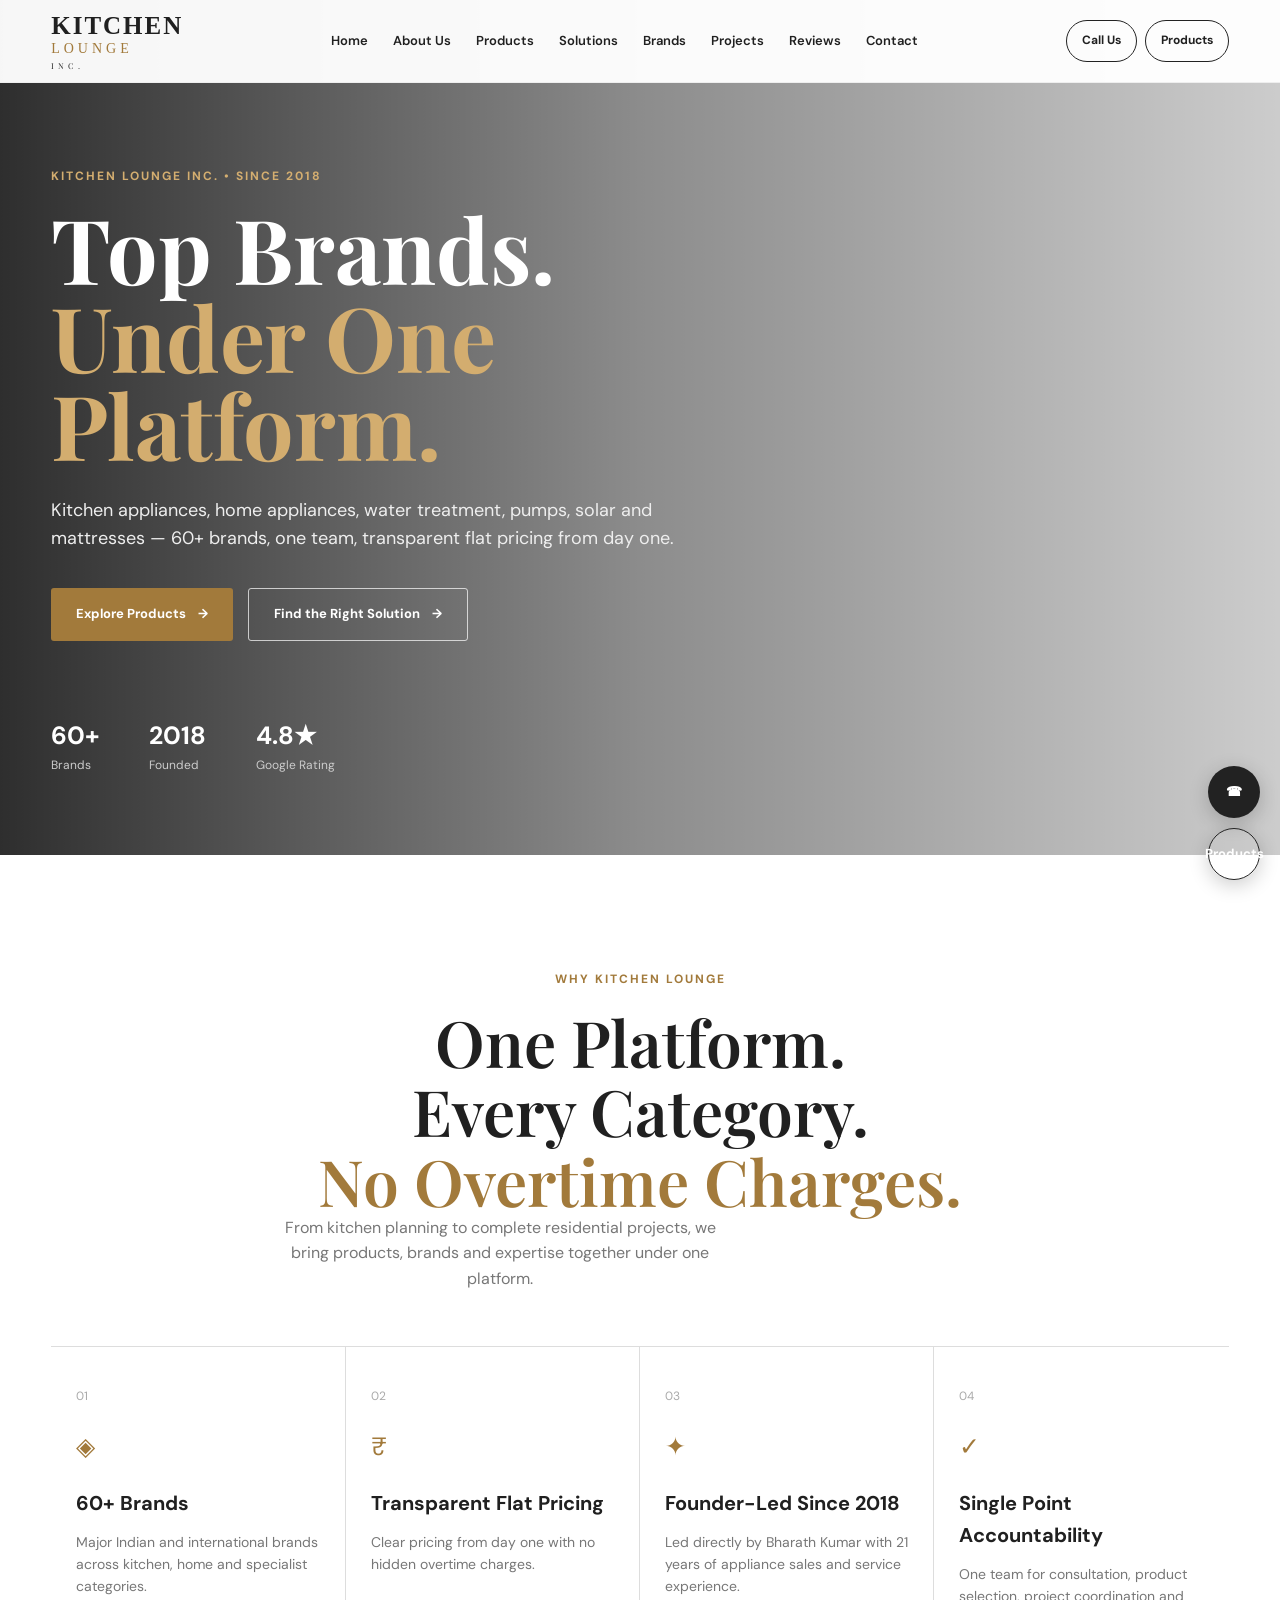
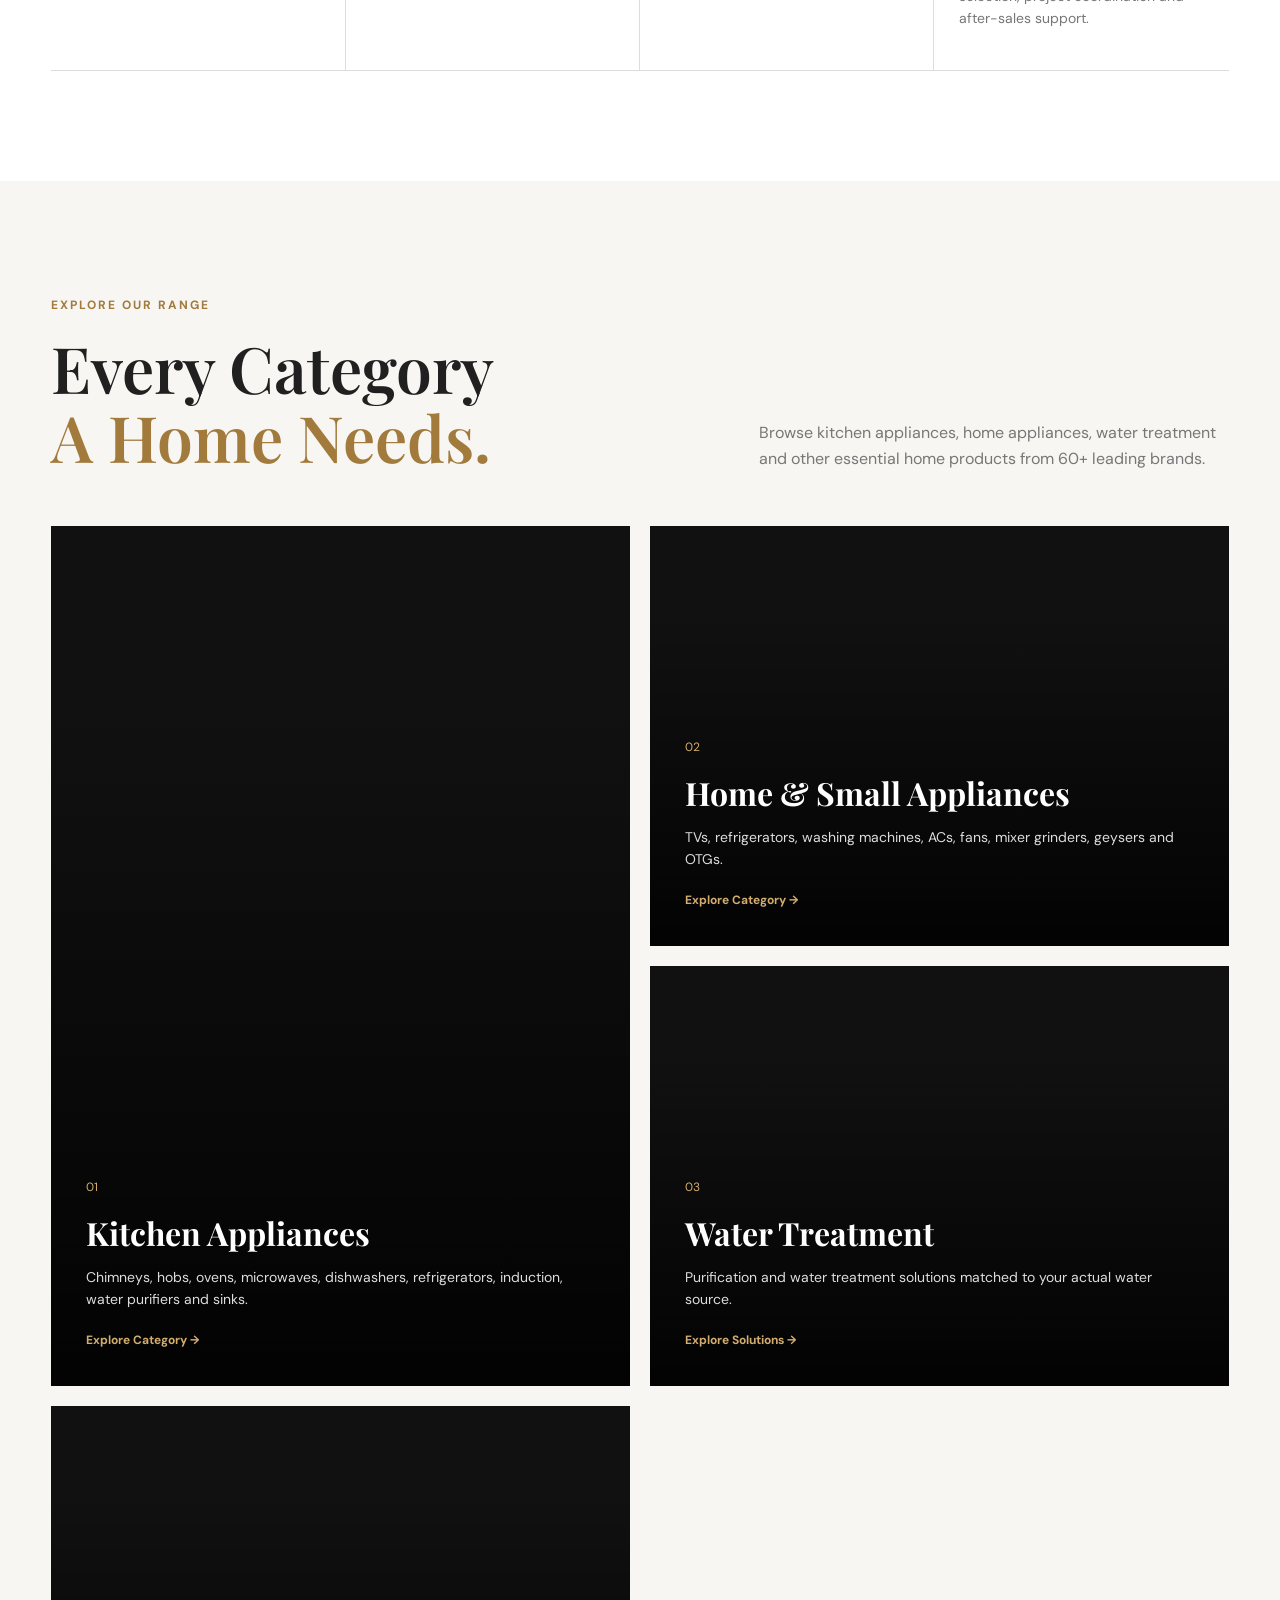
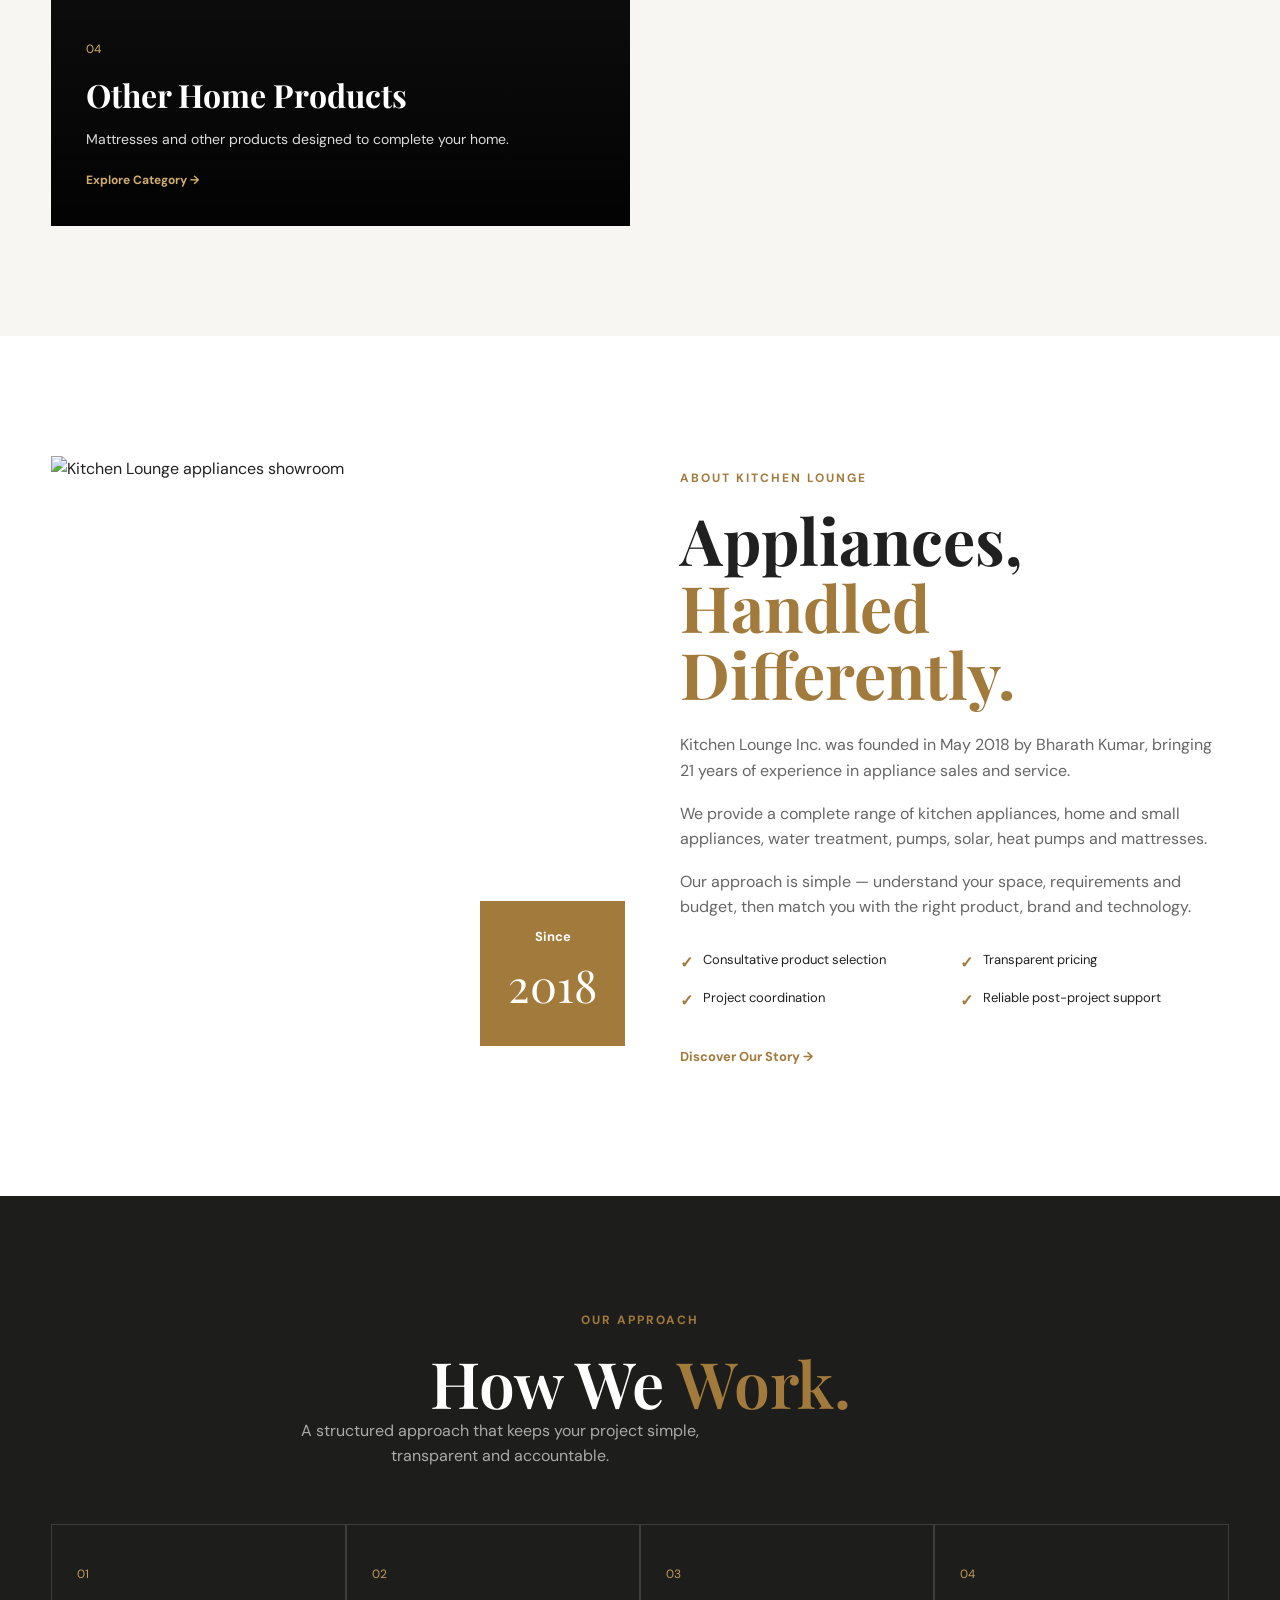
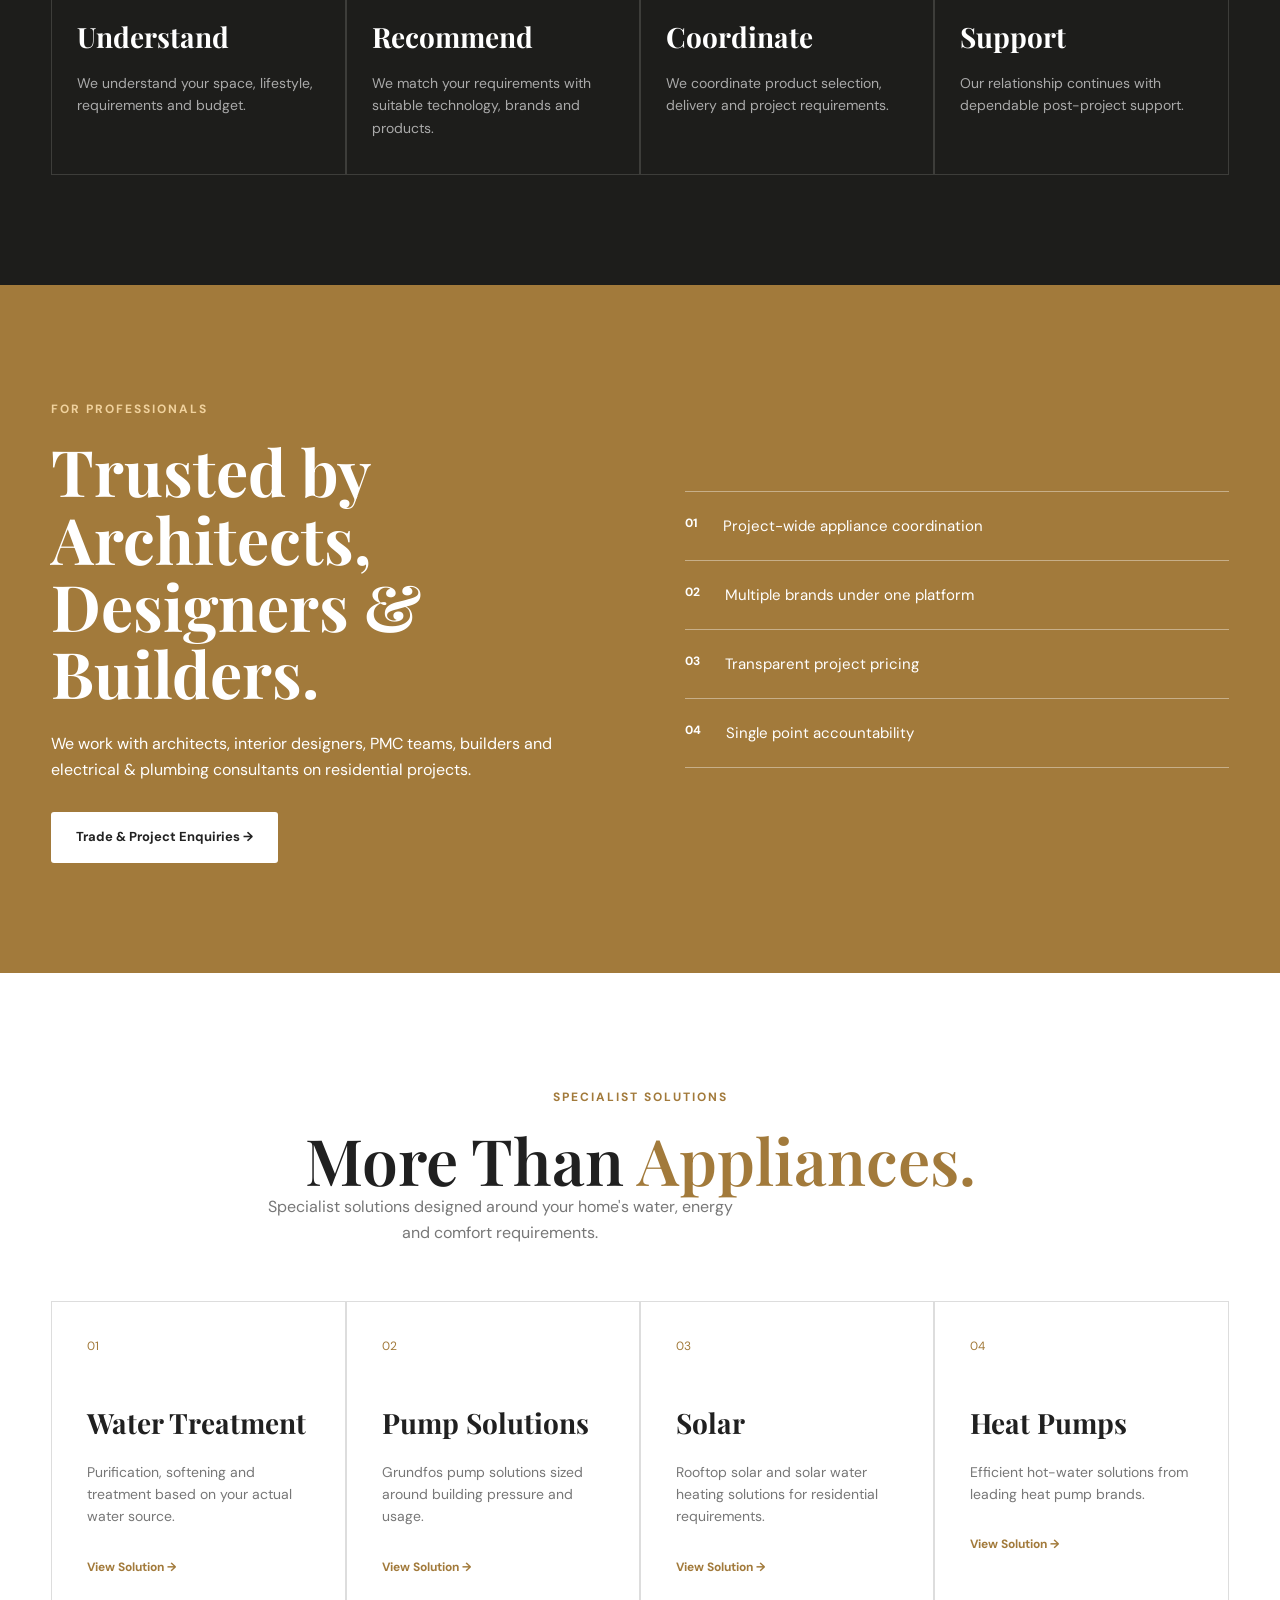
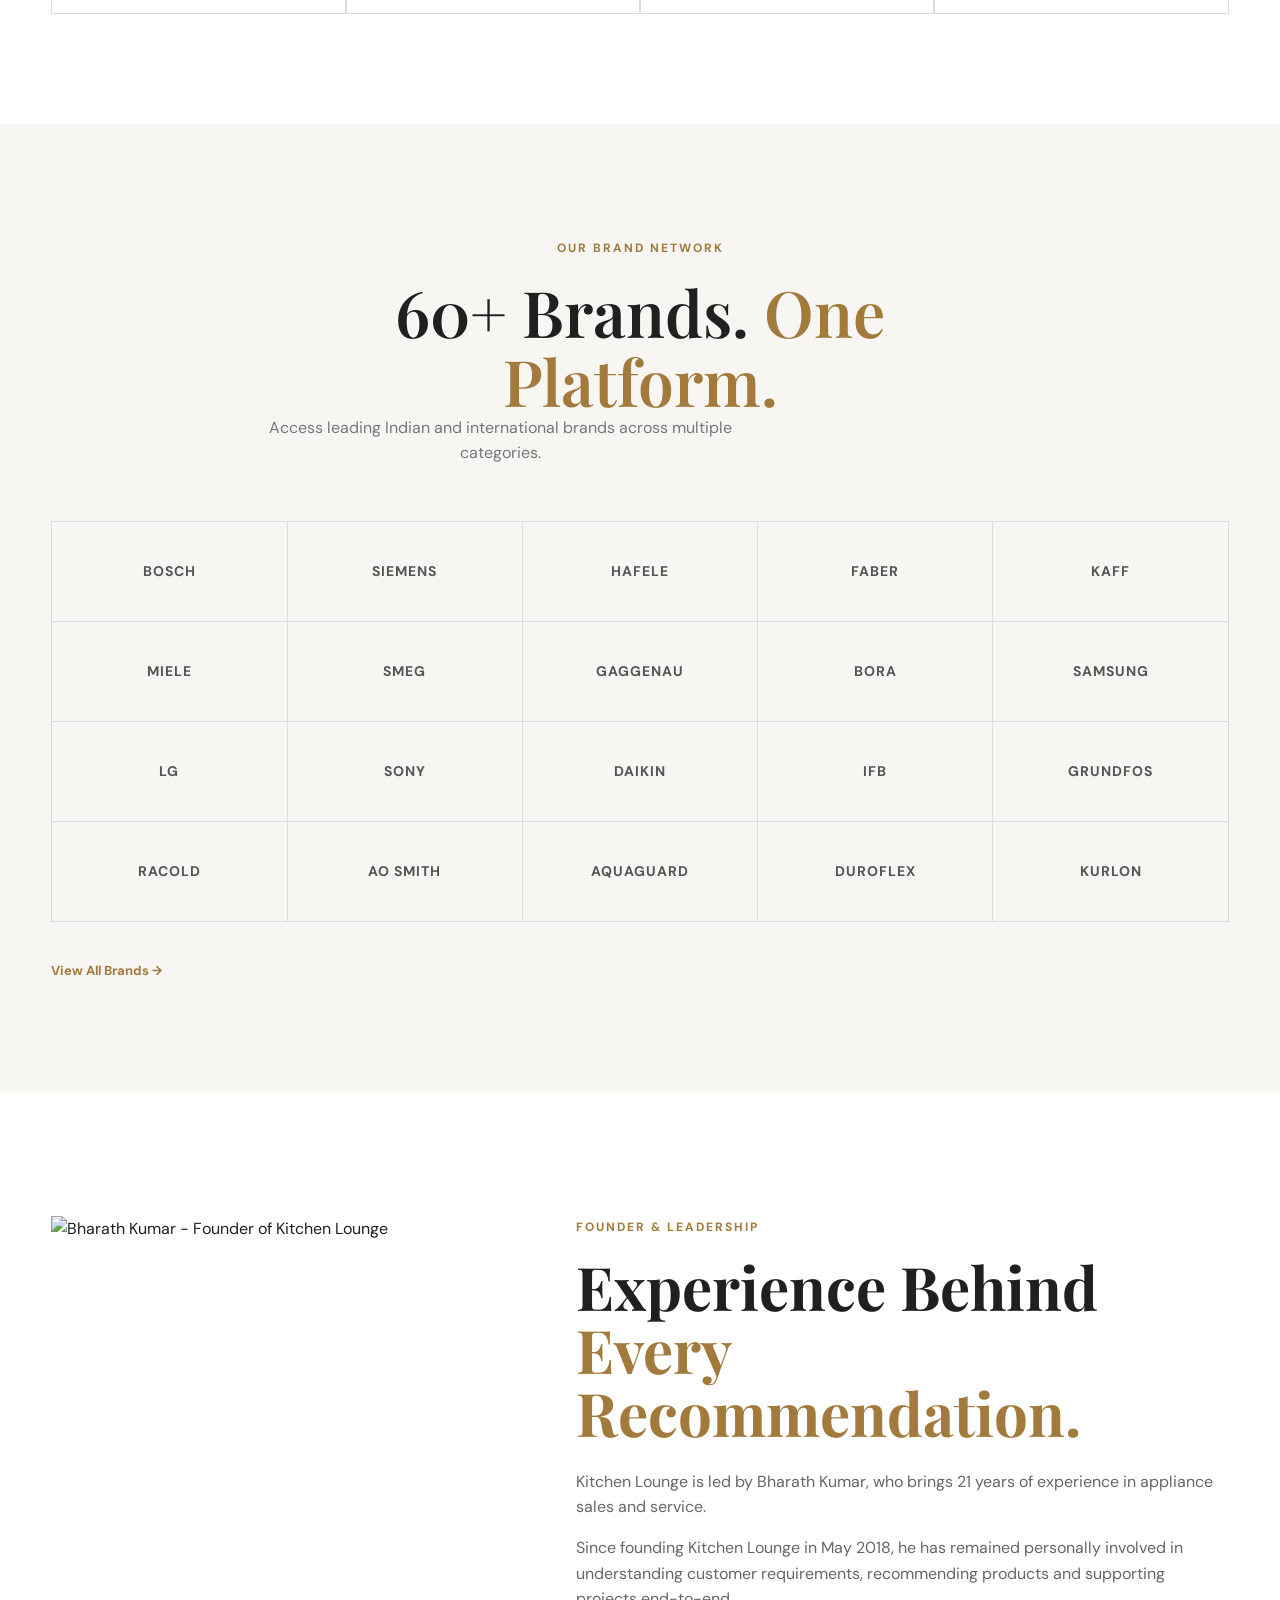
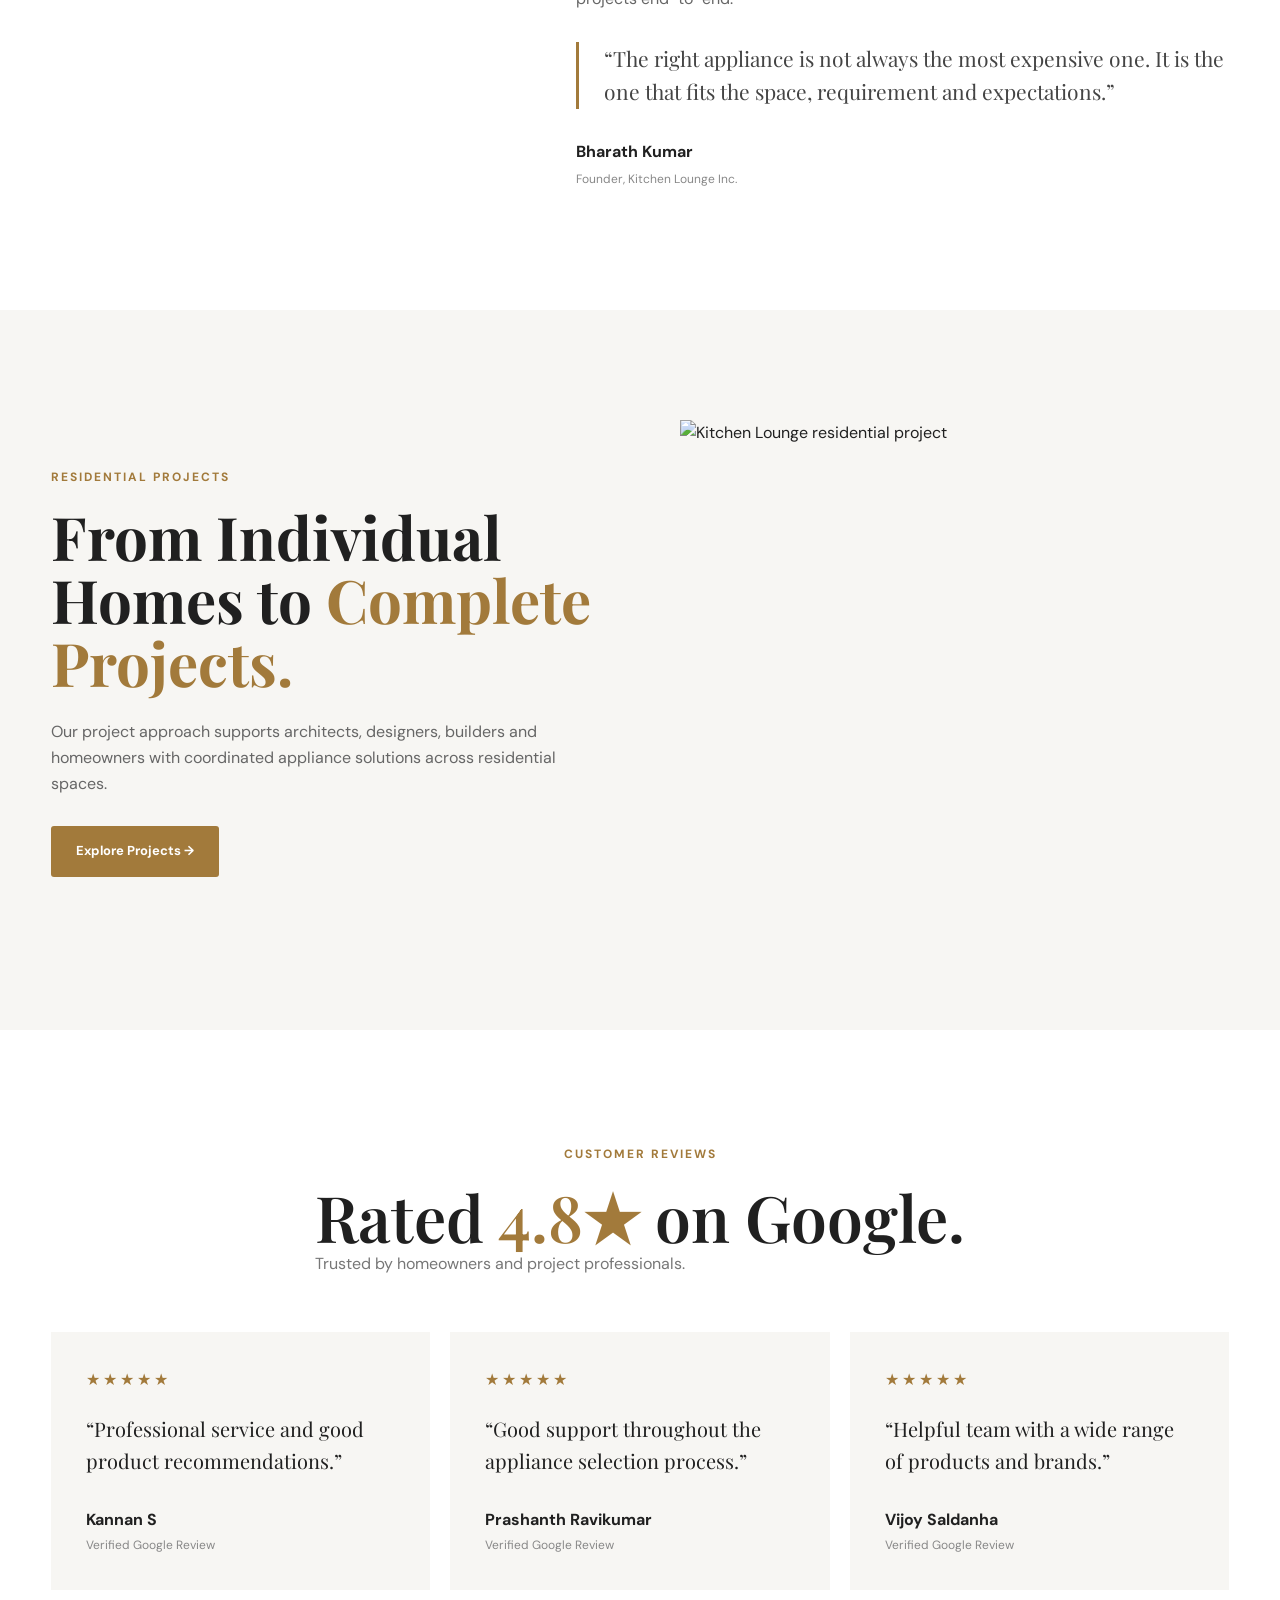
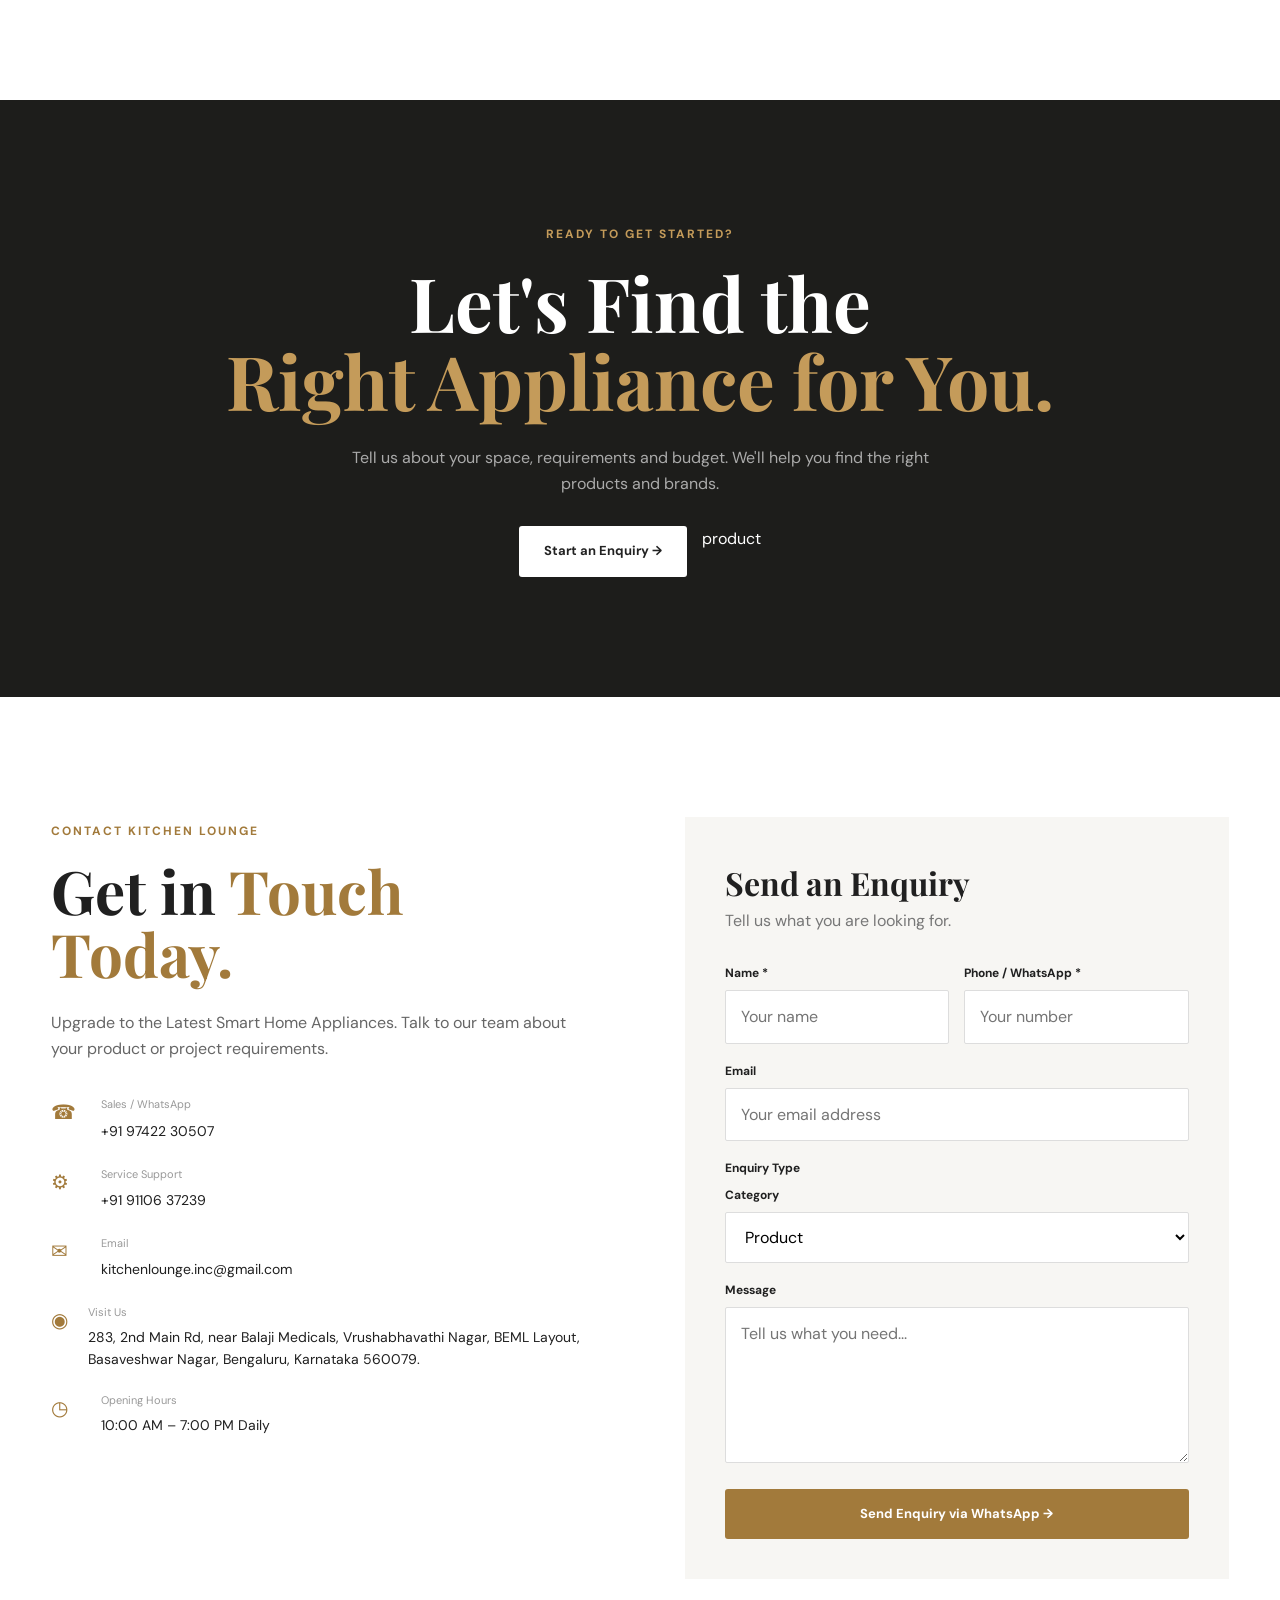
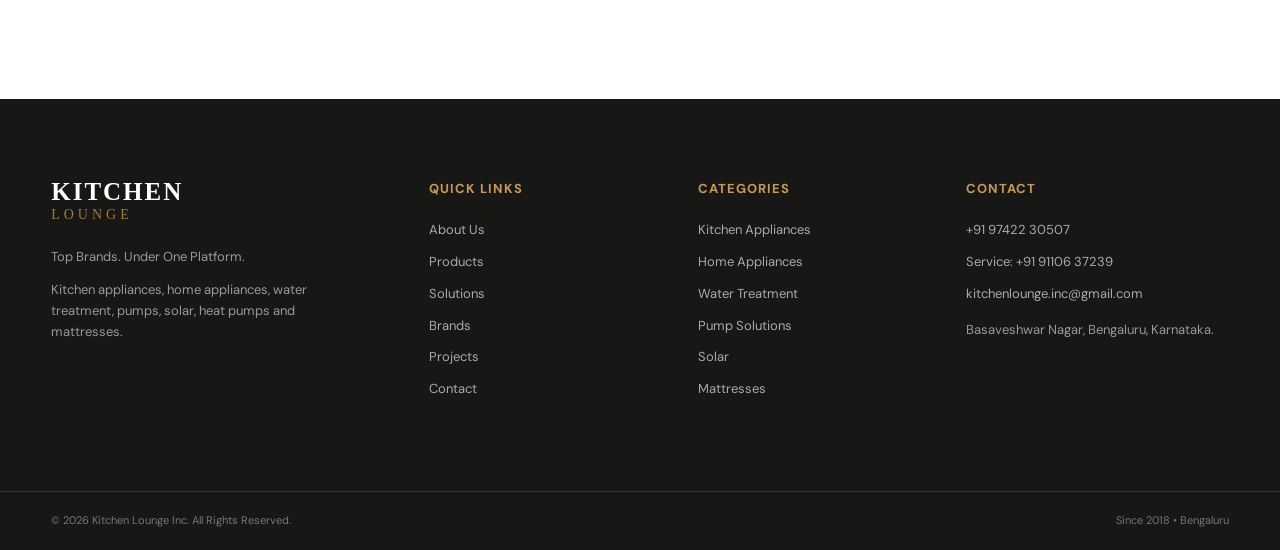
==== index.html @ cb1499a0 "Add files via upload" ====
<!DOCTYPE html>
<html lang="en">
<head>
    <meta charset="UTF-8">
    <meta name="viewport" content="width=device-width, initial-scale=1.0">

    <title>Kitchen Lounge  | Top Brands. Under One Platform.</title>

    <meta
        name="description"
        content="Kitchen Lounge Inc. – Kitchen appliances, home appliances, water treatment, pumps, solar, heat pumps and mattresses. 60+ brands, one platform."
    >

    <link rel="stylesheet" href="style.css">

    <!-- Google Font -->
    <link rel="preconnect" href="https://fonts.googleapis.com">
    <link rel="preconnect" href="https://fonts.gstatic.com" crossorigin>
    <link
        href="https://fonts.googleapis.com/css2?family=DM+Sans:wght@400;500;600;700&family=Playfair+Display:wght@500;600;700&display=swap"
        rel="stylesheet"
    >
</head>

<body>

<!-- ================= HEADER ================= -->

<header class="header" id="header">

    <div class="container nav-container">

        <a href="index.html" class="logo">
            <span class="logo-main">KITCHEN</span>
            <span class="logo-sub">LOUNGE</span>
            <small>INC.</small>
        </a>

        <!-- Desktop Navigation -->
        <nav class="nav-menu" id="navMenu">

            <a href="#home">Home</a>
            <a href="#about">About Us</a>
            <a href="#products">Products</a>
            <a href="#solutions">Solutions</a>
            <a href="#brands">Brands</a>
            <a href="#projects">Projects</a>
            <a href="#reviews">Reviews</a>
            <a href="#contact">Contact</a>

        </nav>

        <div class="nav-actions">

            <a href="tel:+919742230507" class="call-btn">
                Call Us
            </a>

           <a href="products.html" target="_blank" rel="noopener noreferrer" class="call-btn">
    Products
</a>

        </div>

        <!-- Mobile Menu Button -->
        <button class="menu-toggle" id="menuToggle" aria-label="Open Menu">
            <span></span>
            <span></span>
            <span></span>
        </button>

    </div>

</header>


<!-- ================= HERO ================= -->

<section class="hero" id="home">

    <div class="hero-overlay"></div>

    <div class="container hero-content">

        <span class="eyebrow">
            KITCHEN LOUNGE INC. • SINCE 2018
        </span>

        <h1>
            Top Brands.
            <br>
            <span>Under One Platform.</span>
        </h1>

        <p>
            Kitchen appliances, home appliances, water treatment,
            pumps, solar and mattresses — 60+ brands, one team,
            transparent flat pricing from day one.
        </p>

        <div class="hero-buttons">

            <a href="#products" class="btn btn-primary">
                Explore Products
                <span>→</span>
            </a>

            <a href="#solutions" class="btn btn-outline">
                Find the Right Solution
                <span>→</span>
            </a>

        </div>

        <div class="hero-bottom">

            <div>
                <strong>60+</strong>
                <span>Brands</span>
            </div>

            <div>
                <strong>2018</strong>
                <span>Founded</span>
            </div>

            <div>
                <strong>4.8★</strong>
                <span>Google Rating</span>
            </div>

        </div>

    </div>

</section>


<!-- ================= CORE VALUE ================= -->

<section class="value-section">

    <div class="container">

        <div class="section-heading center">

            <span class="eyebrow">
                WHY KITCHEN LOUNGE
            </span>

            <h2>
                One Platform.
                <br>
                Every Category.
                <br>
                <span>No Overtime Charges.</span>
            </h2>

            <p>
                From kitchen planning to complete residential projects,
                we bring products, brands and expertise together under
                one platform.
            </p>

        </div>


        <div class="value-grid">

            <div class="value-card">

                <div class="value-number">01</div>

                <div class="value-icon">◈</div>

                <h3>60+ Brands</h3>

                <p>
                    Major Indian and international brands across
                    kitchen, home and specialist categories.
                </p>

            </div>


            <div class="value-card">

                <div class="value-number">02</div>

                <div class="value-icon">₹</div>

                <h3>Transparent Flat Pricing</h3>

                <p>
                    Clear pricing from day one with no hidden
                    overtime charges.
                </p>

            </div>


            <div class="value-card">

                <div class="value-number">03</div>

                <div class="value-icon">✦</div>

                <h3>Founder-Led Since 2018</h3>

                <p>
                    Led directly by Bharath Kumar with
                    21 years of appliance sales and service experience.
                </p>

            </div>


            <div class="value-card">

                <div class="value-number">04</div>

                <div class="value-icon">✓</div>

                <h3>Single Point Accountability</h3>

                <p>
                    One team for consultation, product selection,
                    project coordination and after-sales support.
                </p>

            </div>

        </div>

    </div>

</section>


<!-- ================= PRODUCTS ================= -->

<section class="products-section" id="products">

    <div class="container">

        <div class="section-heading">

            <div>

                <span class="eyebrow">
                    EXPLORE OUR RANGE
                </span>

                <h2>
                    Every Category
                    <br>
                    <span>A Home Needs.</span>
                </h2>

            </div>

            <p>
                Browse kitchen appliances, home appliances,
                water treatment and other essential home products
                from 60+ leading brands.
            </p>

        </div>


        <div class="product-grid">


            <!-- Kitchen -->

            <a href="products.html" class="product-card large">

               <div class="product-image kitchen-image"></div>
                <div class="product-content">

                    <span>01</span>

                    <h3>
                        Kitchen Appliances
                    </h3>

                    <p>
                        Chimneys, hobs, ovens, microwaves,
                        dishwashers, refrigerators, induction,
                        water purifiers and sinks.
                    </p>

                    <strong>
                        Explore Category →
                    </strong>

                </div>

            </a>


            <!-- Home -->

            <a href="products.html" class="product-card">

                <div class="product-image kitchen-image"></div>
                <div class="product-content">

                    <span>02</span>

                    <h3>
                        Home & Small Appliances
                    </h3>

                    <p>
                        TVs, refrigerators, washing machines,
                        ACs, fans, mixer grinders, geysers and OTGs.
                    </p>

                    <strong>
                        Explore Category →
                    </strong>

                </div>

            </a>


            <!-- Water -->

            <a href="solutions.html" class="product-card">

               <div class="product-image kitchen-image"></div>
                <div class="product-content">

                    <span>03</span>

                    <h3>
                        Water Treatment
                    </h3>

                    <p>
                        Purification and water treatment solutions
                        matched to your actual water source.
                    </p>

                    <strong>
                        Explore Solutions →
                    </strong>

                </div>

            </a>


            <!-- Other -->

            <a href="products.html" class="product-card">

               <div class="product-image kitchen-image"></div>

                <div class="product-content">

                    <span>04</span>

                    <h3>
                        Other Home Products
                    </h3>

                    <p>
                        Mattresses and other products designed
                        to complete your home.
                    </p>

                    <strong>
                        Explore Category →
                    </strong>

                </div>

            </a>

        </div>

    </div>

</section>


<!-- ================= ABOUT ================= -->

<section class="about-section" id="about">

    <div class="container about-grid">

        <div class="about-image">

            <img
                src="images/about.jpg"
                alt="Kitchen Lounge appliances showroom"
            >

            <div class="experience-box">

                <strong>Since</strong>

                <span>2018</span>

            </div>

        </div>


        <div class="about-content">

            <span class="eyebrow">
                ABOUT KITCHEN LOUNGE
            </span>

            <h2>
                Appliances,
                <br>
                <span>Handled Differently.</span>
            </h2>

            <p>
                Kitchen Lounge Inc. was founded in May 2018 by
                Bharath Kumar, bringing 21 years of experience in
                appliance sales and service.
            </p>

            <p>
                We provide a complete range of kitchen appliances,
                home and small appliances, water treatment,
                pumps, solar, heat pumps and mattresses.
            </p>

            <p>
                Our approach is simple — understand your space,
                requirements and budget, then match you with the
                right product, brand and technology.
            </p>


            <div class="about-points">

                <div>
                    <span>✓</span>
                    <p>Consultative product selection</p>
                </div>

                <div>
                    <span>✓</span>
                    <p>Transparent pricing</p>
                </div>

                <div>
                    <span>✓</span>
                    <p>Project coordination</p>
                </div>

                <div>
                    <span>✓</span>
                    <p>Reliable post-project support</p>
                </div>

            </div>


            <a href="about-us.html" class="text-link">
                Discover Our Story →
            </a>

        </div>

    </div>

</section>


<!-- ================= HOW WE WORK ================= -->

<section class="process-section">

    <div class="container">

        <div class="section-heading center">

            <span class="eyebrow">
                OUR APPROACH
            </span>

            <h2>
                How We
                <span>Work.</span>
            </h2>

            <p>
                A structured approach that keeps your project
                simple, transparent and accountable.
            </p>

        </div>


        <div class="process-grid">

            <div class="process-card">

                <span>01</span>

                <h3>
                    Understand
                </h3>

                <p>
                    We understand your space, lifestyle,
                    requirements and budget.
                </p>

            </div>


            <div class="process-card">

                <span>02</span>

                <h3>
                    Recommend
                </h3>

                <p>
                    We match your requirements with suitable
                    technology, brands and products.
                </p>

            </div>


            <div class="process-card">

                <span>03</span>

                <h3>
                    Coordinate
                </h3>

                <p>
                    We coordinate product selection,
                    delivery and project requirements.
                </p>

            </div>


            <div class="process-card">

                <span>04</span>

                <h3>
                    Support
                </h3>

                <p>
                    Our relationship continues with
                    dependable post-project support.
                </p>

            </div>

        </div>

    </div>

</section>


<!-- ================= TRADE SECTION ================= -->

<section class="trade-section">

    <div class="container trade-grid">

        <div>

            <span class="eyebrow">
                FOR PROFESSIONALS
            </span>

            <h2>
                Trusted by Architects,
                <br>
                <span>Designers & Builders.</span>
            </h2>

            <p>
                We work with architects, interior designers,
                PMC teams, builders and electrical & plumbing
                consultants on residential projects.
            </p>

            <a href="contact-us.html" class="btn btn-light">
                Trade & Project Enquiries →
            </a>

        </div>


        <div class="trade-features">

            <div>
                <strong>01</strong>
                <span>Project-wide appliance coordination</span>
            </div>

            <div>
                <strong>02</strong>
                <span>Multiple brands under one platform</span>
            </div>

            <div>
                <strong>03</strong>
                <span>Transparent project pricing</span>
            </div>

            <div>
                <strong>04</strong>
                <span>Single point accountability</span>
            </div>

        </div>

    </div>

</section>


<!-- ================= SOLUTIONS ================= -->

<section class="solutions-section" id="solutions">

    <div class="container">

        <div class="section-heading center">

            <span class="eyebrow">
                SPECIALIST SOLUTIONS
            </span>

            <h2>
                More Than
                <span>Appliances.</span>
            </h2>

            <p>
                Specialist solutions designed around your home's
                water, energy and comfort requirements.
            </p>

        </div>


        <div class="solutions-grid">

            <a href="solutions.html" class="solution-card">

                <div class="solution-number">
                    01
                </div>

                <h3>
                    Water Treatment
                </h3>

                <p>
                    Purification, softening and treatment
                    based on your actual water source.
                </p>

                <span>
                    View Solution →
                </span>

            </a>


            <a href="solutions.html" class="solution-card">

                <div class="solution-number">
                    02
                </div>

                <h3>
                    Pump Solutions
                </h3>

                <p>
                    Grundfos pump solutions sized around
                    building pressure and usage.
                </p>

                <span>
                    View Solution →
                </span>

            </a>


            <a href="solutions.html" class="solution-card">

                <div class="solution-number">
                    03
                </div>

                <h3>
                    Solar
                </h3>

                <p>
                    Rooftop solar and solar water heating
                    solutions for residential requirements.
                </p>

                <span>
                    View Solution →
                </span>

            </a>


            <a href="solutions.html" class="solution-card">

                <div class="solution-number">
                    04
                </div>

                <h3>
                    Heat Pumps
                </h3>

                <p>
                    Efficient hot-water solutions from
                    leading heat pump brands.
                </p>

                <span>
                    View Solution →
                </span>

            </a>

        </div>

    </div>

</section>


<!-- ================= BRANDS ================= -->

<section class="brands-section" id="brands">

    <div class="container">

        <div class="section-heading center">

            <span class="eyebrow">
                OUR BRAND NETWORK
            </span>

            <h2>
                60+ Brands.
                <span>One Platform.</span>
            </h2>

            <p>
                Access leading Indian and international brands
                across multiple categories.
            </p>

        </div>


        <div class="brand-list">

            <div>BOSCH</div>
            <div>SIEMENS</div>
            <div>HAFELE</div>
            <div>FABER</div>
            <div>KAFF</div>
            <div>MIELE</div>
            <div>SMEG</div>
            <div>GAGGENAU</div>
            <div>BORA</div>
            <div>SAMSUNG</div>
            <div>LG</div>
            <div>SONY</div>
            <div>DAIKIN</div>
            <div>IFB</div>
            <div>GRUNDFOS</div>
            <div>RACOLD</div>
            <div>AO SMITH</div>
            <div>AQUAGUARD</div>
            <div>DUROFLEX</div>
            <div>KURLON</div>

        </div>


        <div class="center brand-button">

            <a href="brands.html" class="text-link">
                View All Brands →
            </a>

        </div>

    </div>

</section>


<!-- ================= FOUNDER ================= -->

<section class="founder-section">

    <div class="container founder-grid">

        <div class="founder-photo">

            <img
                src="images/founder.jpg"
                alt="Bharath Kumar - Founder of Kitchen Lounge"
            >

        </div>


        <div class="founder-content">

            <span class="eyebrow">
                FOUNDER & LEADERSHIP
            </span>

            <h2>
                Experience Behind
                <br>
                <span>Every Recommendation.</span>
            </h2>

            <p>
                Kitchen Lounge is led by Bharath Kumar,
                who brings 21 years of experience in appliance
                sales and service.
            </p>

            <p>
                Since founding Kitchen Lounge in May 2018,
                he has remained personally involved in understanding
                customer requirements, recommending products and
                supporting projects end-to-end.
            </p>


            <blockquote>
                “The right appliance is not always the most expensive
                one. It is the one that fits the space, requirement
                and expectations.”
            </blockquote>


            <strong class="founder-name">
                Bharath Kumar
            </strong>

            <span class="founder-role">
                Founder, Kitchen Lounge Inc.
            </span>

        </div>

    </div>

</section>


<!-- ================= PROJECTS ================= -->

<section class="projects-section" id="projects">

    <div class="container projects-grid">

        <div class="projects-content">

            <span class="eyebrow">
                RESIDENTIAL PROJECTS
            </span>

            <h2>
                From Individual
                <br>
                Homes to
                <span>Complete Projects.</span>
            </h2>

            <p>
                Our project approach supports architects,
                designers, builders and homeowners with coordinated
                appliance solutions across residential spaces.
            </p>

            <a href="projects.html" class="btn btn-primary">
                Explore Projects →
            </a>

        </div>


        <div class="projects-image">

            <img
                src="images/projects.jpg"
                alt="Kitchen Lounge residential project"
            >

        </div>

    </div>

</section>


<!-- ================= REVIEWS ================= -->

<section class="reviews-section" id="reviews">

    <div class="container">

        <div class="section-heading center">

            <span class="eyebrow">
                CUSTOMER REVIEWS
            </span>

            <h2>
                Rated
                <span>4.8★</span>
                on Google.
            </h2>

            <p>
                Trusted by homeowners and project professionals.
            </p>

        </div>


        <div class="review-grid">


            <div class="review-card">

                <div class="stars">
                    ★★★★★
                </div>

                <p>
                    “Professional service and good product
                    recommendations.”
                </p>

                <strong>
                    Kannan S
                </strong>

                <span>
                    Verified Google Review
                </span>

            </div>


            <div class="review-card">

                <div class="stars">
                    ★★★★★
                </div>

                <p>
                    “Good support throughout the appliance
                    selection process.”
                </p>

                <strong>
                    Prashanth Ravikumar
                </strong>

                <span>
                    Verified Google Review
                </span>

            </div>


            <div class="review-card">

                <div class="stars">
                    ★★★★★
                </div>

                <p>
                    “Helpful team with a wide range of products
                    and brands.”
                </p>

                <strong>
                    Vijoy Saldanha
                </strong>

                <span>
                    Verified Google Review
                </span>

            </div>

        </div>

    </div>

</section>


<!-- ================= CTA ================= -->

<section class="cta-section">

    <div class="container">

        <span class="eyebrow">
            READY TO GET STARTED?
        </span>

        <h2>
            Let's Find the
            <br>
            <span>Right Appliance for You.</span>
        </h2>

        <p>
            Tell us about your space, requirements and budget.
            We'll help you find the right products and brands.
        </p>

        <div class="cta-buttons">

            <a href="#contact" class="btn btn-light">
                Start an Enquiry →
            </a>

        <a href="products.html" target="_blank" rel="noopener noreferrer">
    product
</a>

          </a>

        </div>

    </div>

</section>


<!-- ================= CONTACT ================= -->

<section class="contact-section" id="contact">

    <div class="container contact-grid">


        <div class="contact-info">

            <span class="eyebrow">
                CONTACT KITCHEN LOUNGE
            </span>

            <h2>
                Get in
                <span>Touch Today.</span>
            </h2>

            <p>
                Upgrade to the Latest Smart Home Appliances.
                Talk to our team about your product or project
                requirements.
            </p>


            <div class="contact-details">

                <div class="contact-item">

                    <span class="contact-icon">
                        ☎
                    </span>

                    <div>
                        <small>Sales / WhatsApp</small>

                        <a href="tel:+919742230507">
                            +91 97422 30507
                        </a>
                    </div>

                </div>


                <div class="contact-item">

                    <span class="contact-icon">
                        ⚙
                    </span>

                    <div>
                        <small>Service Support</small>

                        <a href="tel:+919110637239">
                            +91 91106 37239
                        </a>
                    </div>

                </div>


                <div class="contact-item">

                    <span class="contact-icon">
                        ✉
                    </span>

                    <div>
                        <small>Email</small>

                        <a href="mailto:kitchenlounge.inc@gmail.com">
                            kitchenlounge.inc@gmail.com
                        </a>
                    </div>

                </div>


                <div class="contact-item">

                    <span class="contact-icon">
                        ◉
                    </span>

                    <div>
                        <small>Visit Us</small>

                        <p>
                            283, 2nd Main Rd, near Balaji Medicals,
                            Vrushabhavathi Nagar, BEML Layout,
                            Basaveshwar Nagar, Bengaluru,
                            Karnataka 560079.
                        </p>
                    </div>

                </div>


                <div class="contact-item">

                    <span class="contact-icon">
                        ◷
                    </span>

                    <div>
                        <small>Opening Hours</small>

                        <p>
                            10:00 AM – 7:00 PM Daily
                        </p>
                    </div>

                </div>

            </div>

        </div>


        <!-- Contact Form -->

        <div class="contact-form-box">

            <h3>
                Send an Enquiry
            </h3>

            <p>
                Tell us what you are looking for.
            </p>

            <form id="contactForm">

                <div class="form-row">

                    <div class="form-group">

                        <label>
                            Name *
                        </label>

                        <input
                            type="text"
                            id="name"
                            placeholder="Your name"
                            required
                        >

                    </div>


                    <div class="form-group">

                        <label>
                            Phone / WhatsApp *
                        </label>

                        <input
                            type="tel"
                            id="phone"
                            placeholder="Your number"
                            required
                        >

                    </div>

                </div>


                <div class="form-group">

                    <label>
                        Email
                    </label>

                    <input
                        type="email"
                        id="email"
                        placeholder="Your email address"
                    >

                </div>


                <div class="form-group">

                    <label>
                        Enquiry Type
                    </label>

                    <label for="category">Category</label>
                         <select id="category">

                        <option>
                            Product
                        </option>

                        <option>
                            Solution Consultation
                        </option>

                        <option>
                            Trade & Project
                        </option>

                        <option>
                            Service Support
                        </option>

                    </select>

                </div>


                <div class="form-group">

                    <label>
                        Message
                    </label>

                    <textarea
                        id="message"
                        rows="5"
                        placeholder="Tell us what you need..."
                    ></textarea>

                </div>


                <button
                    type="submit"
                    class="btn btn-primary full-btn"
                >
                    Send Enquiry via WhatsApp →
                </button>

            </form>

        </div>

    </div>

</section>


<!-- ================= FOOTER ================= -->

<footer class="footer">

    <div class="container footer-grid">


        <div class="footer-brand">

            <a href="#home" class="logo footer-logo">

                <span class="logo-main">
                    KITCHEN
                </span>

                <span class="logo-sub">
                    LOUNGE
                </span>

            </a>

            <p>
                Top Brands. Under One Platform.
            </p>

            <p>
                Kitchen appliances, home appliances,
                water treatment, pumps, solar,
                heat pumps and mattresses.
            </p>

        </div>


        <div class="footer-links">

            <h4>
                Quick Links
            </h4>

            <a href="#about">
                About Us
            </a>

            <a href="#products">
                Products
            </a>

            <a href="#solutions">
                Solutions
            </a>

            <a href="#brands">
                Brands
            </a>

            <a href="#projects">
                Projects
            </a>

            <a href="#contact">
                Contact
            </a>

        </div>


        <div class="footer-links">

            <h4>
                Categories
            </h4>

            <a href="#products">
                Kitchen Appliances
            </a>

            <a href="#products">
                Home Appliances
            </a>

            <a href="#solutions">
                Water Treatment
            </a>

            <a href="#solutions">
                Pump Solutions
            </a>

            <a href="#solutions">
                Solar
            </a>

            <a href="#products">
                Mattresses
            </a>

        </div>


        <div class="footer-contact">

            <h4>
                Contact
            </h4>

            <a href="tel:+919742230507">
                +91 97422 30507
            </a>

            <a href="tel:+919110637239">
                Service: +91 91106 37239
            </a>

            <a href="mailto:kitchenlounge.inc@gmail.com">
                kitchenlounge.inc@gmail.com
            </a>

            <p>
                Basaveshwar Nagar,
                Bengaluru, Karnataka.
            </p>

        </div>

    </div>


    <div class="footer-bottom">

        <div class="container">

            <p>
                © 2026 Kitchen Lounge Inc.
                All Rights Reserved.
            </p>

            <p>
                Since 2018 • Bengaluru
            </p>

        </div>

    </div>

</footer>


<!-- ================= FLOATING BUTTONS ================= -->

<div class="floating-buttons">

    <a
        href="tel:+919742230507"
        class="floating-call"
        aria-label="Call Kitchen Lounge"
    >
        ☎
    </a>

    <a href="products.html" target="_blank" rel="noopener noreferrer" class="call-btn">
    Products
</a>

</div>


<!-- JavaScript -->

<script src="script.js"></script>

</body>
</html>
---- style.css ----
/* ================================
   RESET
================================ */

* {
    margin: 0;
    padding: 0;
    box-sizing: border-box;
}

html {
    scroll-behavior: smooth;
}

body {
    font-family: "DM Sans", sans-serif;
    color: #202020;
    background: #ffffff;
    line-height: 1.6;
    overflow-x: hidden;
}

img {
    width: 100%;
    display: block;
}

a {
    text-decoration: none;
    color: inherit;
}

button,
input,
textarea,
select {
    font: inherit;
}

.container {
    width: min(1180px, 92%);
    margin: auto;
}


/* ================================
   COMMON
================================ */

.eyebrow {
    display: inline-block;
    color: #a27a3b;
    font-size: 12px;
    font-weight: 700;
    letter-spacing: 2px;
    margin-bottom: 18px;
}

.section-heading {
    display: flex;
    justify-content: space-between;
    align-items: end;
    gap: 50px;
    margin-bottom: 55px;
}

.section-heading.center {
    display: block;
    text-align: center;
    max-width: 750px;
    margin: 0 auto 55px;
}

.section-heading h2 {
    font-family: "Playfair Display", serif;
    font-size: clamp(38px, 5vw, 64px);
    line-height: 1.08;
    font-weight: 600;
}

.section-heading h2 span,
.about-content h2 span,
.projects-content h2 span,
.founder-content h2 span,
.contact-info h2 span,
.trade-section h2 span {
    color: #a27a3b;
}

.section-heading p {
    max-width: 470px;
    color: #777;
}


/* ================================
   HEADER
================================ */

.header {
    position: fixed;
    top: 0;
    left: 0;
    width: 100%;
    z-index: 1000;
    background: rgba(255, 255, 255, 0.96);
    border-bottom: 1px solid #eeeeee;
    transition: 0.3s;
}

.nav-container {
    min-height: 82px;
    display: flex;
    align-items: center;
    justify-content: space-between;
    gap: 25px;
}

.logo {
    display: flex;
    flex-direction: column;
    line-height: 1;
    min-width: 130px;
}

.logo-main {
     font-family: "Montserrat";
    font-size: 25px;
    font-weight: 800;
    letter-spacing: 2px;
}

.logo-sub {
 font-family: "Montserrat";
    color: #a27a3b;
    font-size: 14px;
    letter-spacing: 4px;
    margin-top: 4px;
}
.logo small {
      font-family: "Playfair Display", serif;
    font-size: 8px;
    letter-spacing: 4px;
    margin-top: 6px;
}

.nav-menu {
    display: flex;
    align-items: center;
    gap: 25px;
}

.nav-menu a {
    font-size: 13px;
    font-weight: 600;
    transition: 0.3s;
}

.nav-menu a:hover {
    color: #a27a3b;
}

.nav-actions {
    display: flex;
    gap: 8px;
}

.call-btn,
.whatsapp-btn {
    padding: 10px 15px;
    border-radius: 30px;
    font-size: 12px;
    font-weight: 700;
}

.call-btn {
    border: 1px solid #222;
}

.whatsapp-btn {
    color: white;
    background: #222;
}

.menu-toggle {
    display: none;
    background: none;
    border: none;
    width: 25px;
    cursor: pointer;
}

.menu-toggle span {
    display: block;
    height: 2px;
    background: #222;
    margin: 6px 0;
}


/* ================================
   HERO
================================ */

.hero {
    min-height: 760px;
    display: flex;
    align-items: center;
    position: relative;
    background:
        url("../images/hero.jpg")
        center/cover no-repeat;
    color: white;
    padding-top: 82px;
}

.hero-overlay {
    position: absolute;
    inset: 0;
    background:
        linear-gradient(
            90deg,
            rgba(0, 0, 0, 0.82),
            rgba(0, 0, 0, 0.45),
            rgba(0, 0, 0, 0.2)
        );
}

.hero-content {
    position: relative;
    z-index: 2;
    padding: 80px 0;
}

.hero .eyebrow {
    color: #d4ae70;
}

.hero h1 {
    font-family: "Playfair Display", serif;
    font-size: clamp(50px, 7vw, 92px);
    line-height: 0.98;
    max-width: 850px;
    margin-bottom: 28px;
}

.hero h1 span {
    color: #d3ad6f;
}

.hero p {
    max-width: 650px;
    font-size: 18px;
    color: #eeeeee;
    margin-bottom: 35px;
}

.hero-buttons {
    display: flex;
    gap: 15px;
    flex-wrap: wrap;
}

.btn {
    display: inline-flex;
    align-items: center;
    justify-content: center;
    gap: 12px;
    padding: 15px 25px;
    border-radius: 3px;
    font-size: 13px;
    font-weight: 700;
    transition: 0.3s;
}

.btn-primary {
    color: white;
    background: #a27a3b;
}

.btn-primary:hover {
    background: #8a642f;
    transform: translateY(-2px);
}

.btn-outline {
    color: white;
    border: 1px solid rgba(255,255,255,0.7);
}

.btn-outline:hover {
    background: white;
    color: #222;
}

.hero-bottom {
    display: flex;
    gap: 50px;
    margin-top: 75px;
}

.hero-bottom div {
    display: flex;
    flex-direction: column;
}

.hero-bottom strong {
    font-size: 25px;
}

.hero-bottom span {
    font-size: 12px;
    color: #ccc;
}


/* ================================
   VALUE
================================ */

.value-section {
    padding: 110px 0;
}

.value-grid {
    display: grid;
    grid-template-columns: repeat(4, 1fr);
    border-top: 1px solid #ddd;
    border-bottom: 1px solid #ddd;
}

.value-card {
    position: relative;
    padding: 40px 25px;
    border-right: 1px solid #ddd;
}

.value-card:last-child {
    border-right: none;
}

.value-number {
    color: #aaa;
    font-size: 12px;
}

.value-icon {
    font-size: 25px;
    color: #a27a3b;
    margin: 20px 0;
}

.value-card h3 {
    font-size: 20px;
    margin-bottom: 12px;
}

.value-card p {
    color: #777;
    font-size: 14px;
}


/* ================================
   PRODUCTS
================================ */

.products-section {
    padding: 110px 0;
    background: #f7f6f3;
}

.product-grid {
    display: grid;
    grid-template-columns: repeat(2, 1fr);
    gap: 20px;
}

.product-card {
    position: relative;
    min-height: 420px;
    overflow: hidden;
    background: #111;
    color: white;
}

.product-card.large {
    grid-row: span 2;
}

.product-image {
    position: absolute;
    inset: 0;
    background-size: cover;
    background-position: center;
    transition: 0.6s;
}

.product-card:hover .product-image {
    transform: scale(1.06);
}

.product-card::after {
    content: "";
    position: absolute;
    inset: 0;
    background:
        linear-gradient(
            transparent 20%,
            rgba(0,0,0,0.85)
        );
}

.product-content {
    position: absolute;
    z-index: 2;
    bottom: 0;
    padding: 35px;
}

.product-content > span {
    color: #d3ad6f;
    font-size: 12px;
}

.product-content h3 {
    font-family: "Playfair Display", serif;
    font-size: 32px;
    margin: 8px 0;
}

.product-content p {
    color: #ddd;
    font-size: 14px;
    max-width: 550px;
    margin-bottom: 15px;
}

.product-content strong {
    font-size: 12px;
    color: #d3ad6f;
}


/* ================================
   ABOUT
================================ */

.about-section {
    padding: 120px 0;
}

.about-grid {
    display: grid;
    grid-template-columns: 1fr 1fr;
    gap: 80px;
    align-items: center;
}

.about-image {
    position: relative;
}

.about-image img {
    height: 620px;
    object-fit: cover;
}

.experience-box {
    position: absolute;
    right: -25px;
    bottom: 30px;
    width: 145px;
    height: 145px;
    background: #a27a3b;
    color: white;
    display: flex;
    flex-direction: column;
    justify-content: center;
    align-items: center;
}

.experience-box strong {
    font-size: 13px;
}

.experience-box span {
    font-family: "Playfair Display", serif;
    font-size: 45px;
}

.about-content h2 {
    font-family: "Playfair Display", serif;
    font-size: clamp(40px, 5vw, 65px);
    line-height: 1.05;
    margin-bottom: 25px;
}

.about-content > p {
    color: #666;
    margin-bottom: 17px;
}

.about-points {
    display: grid;
    grid-template-columns: 1fr 1fr;
    margin: 30px 0;
    gap: 12px;
}

.about-points div {
    display: flex;
    gap: 10px;
}

.about-points span {
    color: #a27a3b;
    font-weight: bold;
}

.about-points p {
    font-size: 13px;
}

.text-link {
    color: #a27a3b;
    font-weight: 700;
    font-size: 13px;
}


/* ================================
   PROCESS
================================ */

.process-section {
    padding: 110px 0;
    background: #1d1d1b;
    color: white;
}

.process-section .section-heading p {
    color: #aaa;
}

.process-grid {
    display: grid;
    grid-template-columns: repeat(4, 1fr);
}

.process-card {
    padding: 35px 25px;
    border: 1px solid #3d3d3a;
    min-height: 230px;
}

.process-card span {
    color: #c49b5a;
    font-size: 12px;
}

.process-card h3 {
    font-family: "Playfair Display", serif;
    font-size: 28px;
    margin: 30px 0 12px;
}

.process-card p {
    color: #aaa;
    font-size: 14px;
}


/* ================================
   TRADE
================================ */

.trade-section {
    padding: 110px 0;
    background: #a27a3b;
    color: white;
}

.trade-grid {
    display: grid;
    grid-template-columns: 1fr 1fr;
    gap: 90px;
    align-items: center;
}

.trade-section .eyebrow {
    color: #f0d29e;
}

.trade-section h2 {
    font-family: "Playfair Display", serif;
    font-size: clamp(40px, 5vw, 65px);
    line-height: 1.05;
    margin-bottom: 25px;
}

.trade-section h2 span {
    color: white;
}

.trade-section p {
    max-width: 600px;
    margin-bottom: 30px;
}

.btn-light {
    background: white;
    color: #222;
}

.btn-light:hover {
    transform: translateY(-2px);
}

.trade-features {
    border-top: 1px solid rgba(255,255,255,0.4);
}

.trade-features div {
    display: flex;
    gap: 25px;
    padding: 22px 0;
    border-bottom: 1px solid rgba(255,255,255,0.4);
}

.trade-features strong {
    font-size: 12px;
}

.trade-features span {
    font-size: 15px;
}


/* ================================
   SOLUTIONS
================================ */

.solutions-section {
    padding: 110px 0;
}

.solutions-grid {
    display: grid;
    grid-template-columns: repeat(4, 1fr);
}

.solution-card {
    padding: 35px;
    min-height: 300px;
    border: 1px solid #ddd;
    transition: 0.3s;
}

.solution-card:hover {
    background: #1d1d1b;
    color: white;
    transform: translateY(-6px);
}

.solution-number {
    color: #a27a3b;
    font-size: 12px;
}

.solution-card h3 {
    font-family: "Playfair Display", serif;
    font-size: 28px;
    margin: 45px 0 15px;
}

.solution-card p {
    color: #777;
    font-size: 14px;
    margin-bottom: 25px;
}

.solution-card:hover p {
    color: #bbb;
}

.solution-card span {
    color: #a27a3b;
    font-size: 12px;
    font-weight: bold;
}


/* ================================
   BRANDS
================================ */

.brands-section {
    padding: 110px 0;
    background: #f7f6f3;
}

.brand-list {
    display: grid;
    grid-template-columns: repeat(5, 1fr);
    border-top: 1px solid #ddd;
    border-left: 1px solid #ddd;
}

.brand-list div {
    min-height: 100px;
    display: flex;
    justify-content: center;
    align-items: center;
    border-right: 1px solid #ddd;
    border-bottom: 1px solid #ddd;
    font-size: 14px;
    font-weight: 700;
    color: #555;
    letter-spacing: 1px;
}

.brand-button {
    margin-top: 35px;
}


/* ================================
   FOUNDER
================================ */

.founder-section {
    padding: 120px 0;
}

.founder-grid {
    display: grid;
    grid-template-columns: 0.8fr 1.2fr;
    gap: 90px;
    align-items: center;
}

.founder-photo img {
    height: 570px;
    object-fit: cover;
}

.founder-content h2 {
    font-family: "Playfair Display", serif;
    font-size: clamp(40px, 5vw, 60px);
    line-height: 1.05;
    margin-bottom: 25px;
}

.founder-content > p {
    color: #666;
    margin-bottom: 15px;
}

blockquote {
    border-left: 3px solid #a27a3b;
    padding-left: 25px;
    margin: 30px 0;
    font-family: "Playfair Display", serif;
    font-size: 21px;
    color: #444;
}

.founder-name {
    display: block;
}

.founder-role {
    font-size: 12px;
    color: #888;
}


/* ================================
   PROJECTS
================================ */

.projects-section {
    padding: 110px 0;
    background: #f7f6f3;
}

.projects-grid {
    display: grid;
    grid-template-columns: 1fr 1fr;
    gap: 80px;
    align-items: center;
}

.projects-content h2 {
    font-family: "Playfair Display", serif;
    font-size: clamp(40px, 5vw, 60px);
    line-height: 1.05;
    margin-bottom: 25px;
}

.projects-content p {
    color: #666;
    margin-bottom: 30px;
}

.projects-image img {
    height: 500px;
    object-fit: cover;
}


/* ================================
   REVIEWS
================================ */

.reviews-section {
    padding: 110px 0;
}

.review-grid {
    display: grid;
    grid-template-columns: repeat(3, 1fr);
    gap: 20px;
}

.review-card {
    padding: 35px;
    background: #f7f6f3;
}

.stars {
    color: #a27a3b;
    margin-bottom: 20px;
    letter-spacing: 3px;
}

.review-card p {
    font-family: "Playfair Display", serif;
    font-size: 20px;
    margin-bottom: 30px;
}

.review-card strong,
.review-card span {
    display: block;
}

.review-card span {
    color: #888;
    font-size: 12px;
    margin-top: 4px;
}


/* ================================
   CTA
================================ */

.cta-section {
    padding: 120px 0;
    text-align: center;
    background: #1d1d1b;
    color: white;
}

.cta-section .eyebrow {
    color: #c49b5a;
}

.cta-section h2 {
    font-family: "Playfair Display", serif;
    font-size: clamp(45px, 6vw, 75px);
    line-height: 1.05;
    margin-bottom: 25px;
}

.cta-section h2 span {
    color: #c49b5a;
}

.cta-section p {
    max-width: 600px;
    margin: 0 auto 30px;
    color: #aaa;
}

.cta-buttons {
    display: flex;
    justify-content: center;
    gap: 15px;
    flex-wrap: wrap;
}

.btn-outline-light {
    border: 1px solid white;
    color: white;
}


/* ================================
   CONTACT
================================ */

.contact-section {
    padding: 120px 0;
}

.contact-grid {
    display: grid;
    grid-template-columns: 1fr 1fr;
    gap: 90px;
}

.contact-info h2 {
    font-family: "Playfair Display", serif;
    font-size: clamp(40px, 5vw, 60px);
    line-height: 1.05;
    margin-bottom: 25px;
}

.contact-info > p {
    color: #666;
    margin-bottom: 35px;
}

.contact-item {
    display: flex;
    gap: 15px;
    margin-bottom: 22px;
}

.contact-icon {
    width: 35px;
    color: #a27a3b;
    font-size: 20px;
}

.contact-item small {
    display: block;
    color: #999;
    font-size: 11px;
    margin-bottom: 4px;
}

.contact-item a,
.contact-item p {
    font-size: 14px;
}

.contact-form-box {
    background: #f7f6f3;
    padding: 40px;
}

.contact-form-box h3 {
    font-family: "Playfair Display", serif;
    font-size: 32px;
}

.contact-form-box > p {
    color: #777;
    margin-bottom: 30px;
}

.form-row {
    display: grid;
    grid-template-columns: 1fr 1fr;
    gap: 15px;
}

.form-group {
    margin-bottom: 18px;
}

.form-group label {
    display: block;
    font-size: 12px;
    font-weight: 700;
    margin-bottom: 7px;
}

.form-group input,
.form-group select,
.form-group textarea {
    width: 100%;
    padding: 13px 15px;
    border: 1px solid #ddd;
    background: white;
    outline: none;
    border-radius: 2px;
}

.form-group input:focus,
.form-group select:focus,
.form-group textarea:focus {
    border-color: #a27a3b;
}

.full-btn {
    width: 100%;
    border: none;
    cursor: pointer;
}


/* ================================
   FOOTER
================================ */

.footer {
    background: #171716;
    color: white;
}

.footer-grid {
    display: grid;
    grid-template-columns: 1.5fr 1fr 1fr 1.2fr;
    gap: 50px;
    padding: 80px 0;
}

.footer-logo {
    color: white;
    margin-bottom: 25px;
}

.footer-brand p {
    color: #999;
    font-size: 13px;
    max-width: 300px;
    margin-bottom: 12px;
}

.footer-links h4,
.footer-contact h4 {
    color: #c49b5a;
    margin-bottom: 20px;
    font-size: 13px;
    text-transform: uppercase;
    letter-spacing: 1px;
}

.footer-links a,
.footer-contact a {
    display: block;
    color: #aaa;
    font-size: 13px;
    margin-bottom: 11px;
}

.footer-links a:hover,
.footer-contact a:hover {
    color: white;
}

.footer-contact p {
    color: #999;
    font-size: 13px;
    margin-top: 15px;
}

.footer-bottom {
    border-top: 1px solid #333;
}

.footer-bottom .container {
    display: flex;
    justify-content: space-between;
    gap: 20px;
    padding: 20px 0;
}

.footer-bottom p {
    color: #777;
    font-size: 11px;
}


/* ================================
   FLOATING BUTTONS
================================ */

.floating-buttons {
    position: fixed;
    right: 20px;
    bottom: 20px;
    z-index: 999;
    display: flex;
    flex-direction: column;
    gap: 10px;
}

.floating-buttons a {
    width: 52px;
    height: 52px;
    display: flex;
    justify-content: center;
    align-items: center;
    border-radius: 50%;
    color: white;
    font-size: 13px;
    font-weight: 700;
    box-shadow: 0 5px 20px rgba(0,0,0,0.2);
}

.floating-call {
    background: #222;
}

.floating-whatsapp {
    background: #25d366;
}


/* ================================
   MOBILE
================================ */

@media (max-width: 1000px) {

    .nav-menu {
        gap: 13px;
    }

    .nav-menu a {
        font-size: 11px;
    }

    .nav-actions {
        display: none;
    }

    .value-grid,
    .solutions-grid {
        grid-template-columns: repeat(2, 1fr);
    }

    .value-card:nth-child(2) {
        border-right: none;
    }

    .process-grid {
        grid-template-columns: repeat(2, 1fr);
    }

    .brand-list {
        grid-template-columns: repeat(4, 1fr);
    }

}


@media (max-width: 768px) {

    .container {
        width: min(92%, 600px);
    }

    /* Mobile Navigation */

    .nav-container {
        min-height: 70px;
    }

    .nav-menu {
        position: fixed;
        top: 70px;
        left: 0;
        width: 100%;
        background: white;
        display: flex;
        flex-direction: column;
        align-items: stretch;
        gap: 0;
        max-height: 0;
        overflow: hidden;
        transition: 0.4s;
        box-shadow: 0 10px 20px rgba(0,0,0,0.08);
    }

    .nav-menu.active {
        max-height: 600px;
    }

    .nav-menu a {
        padding: 17px 25px;
        border-bottom: 1px solid #eee;
        font-size: 14px;
    }

    .menu-toggle {
        display: block;
    }

    /* Hero */

    .hero {
        min-height: 700px;
    }

    .hero-content {
        padding: 60px 0;
    }

    .hero h1 {
        font-size: clamp(45px, 13vw, 70px);
    }

    .hero p {
        font-size: 15px;
    }

    .hero-bottom {
        margin-top: 50px;
        gap: 25px;
    }

    /* Sections */

    .section-heading {
        display: block;
    }

    .section-heading > p {
        margin-top: 20px;
    }

    .section-heading h2 {
        font-size: 45px;
    }

    .value-section,
    .products-section,
    .about-section,
    .process-section,
    .trade-section,
    .solutions-section,
    .brands-section,
    .founder-section,
    .projects-section,
    .reviews-section,
    .contact-section {
        padding: 80px 0;
    }

    /* Grids */

    .value-grid {
        grid-template-columns: 1fr 1fr;
    }

    .product-grid {
        grid-template-columns: 1fr;
    }

    .product-card.large {
        grid-row: auto;
    }

    .about-grid,
    .trade-grid,
    .founder-grid,
    .projects-grid,
    .contact-grid {
        grid-template-columns: 1fr;
        gap: 50px;
    }

    .about-image img,
    .founder-photo img {
        height: 450px;
    }

    .experience-box {
        right: 15px;
    }

    .solutions-grid {
        grid-template-columns: 1fr 1fr;
    }

    .brand-list {
        grid-template-columns: repeat(3, 1fr);
    }

    .review-grid {
        grid-template-columns: 1fr;
    }

    .footer-grid {
        grid-template-columns: 1fr 1fr;
    }

}


@media (max-width: 480px) {

    .container {
        width: 90%;
    }

    .logo-main {
        font-size: 17px;
    }

    .logo-sub {
        font-size: 11px;
    }

    .hero {
        min-height: 680px;
    }

    .hero h1 {
        font-size: 45px;
    }

    .hero p {
        font-size: 14px;
    }

    .hero-buttons {
        flex-direction: column;
        align-items: stretch;
    }

    .hero-buttons .btn {
        width: 100%;
    }

    .hero-bottom {
        justify-content: space-between;
        gap: 10px;
    }

    .hero-bottom strong {
        font-size: 20px;
    }

    .section-heading h2,
    .about-content h2,
    .trade-section h2,
    .founder-content h2,
    .projects-content h2,
    .contact-info h2 {
        font-size: 40px;
    }

    .value-grid,
    .solutions-grid,
    .process-grid {
        grid-template-columns: 1fr;
    }

    .value-card {
        border-right: none;
        border-bottom: 1px solid #ddd;
    }

    .value-card:last-child {
        border-bottom: none;
    }

    .product-content {
        padding: 25px;
    }

    .product-content h3 {
        font-size: 27px;
    }

    .about-points {
        grid-template-columns: 1fr;
    }

    .brand-list {
        grid-template-columns: repeat(2, 1fr);
    }

    .brand-list div {
        min-height: 80px;
        font-size: 11px;
    }

    .form-row {
        grid-template-columns: 1fr;
        gap: 0;
    }

    .contact-form-box {
        padding: 25px;
    }

    .footer-grid {
        grid-template-columns: 1fr;
        gap: 35px;
    }

    .footer-bottom .container {
        flex-direction: column;
    }

    .floating-buttons {
        right: 12px;
        bottom: 12px;
    }

}
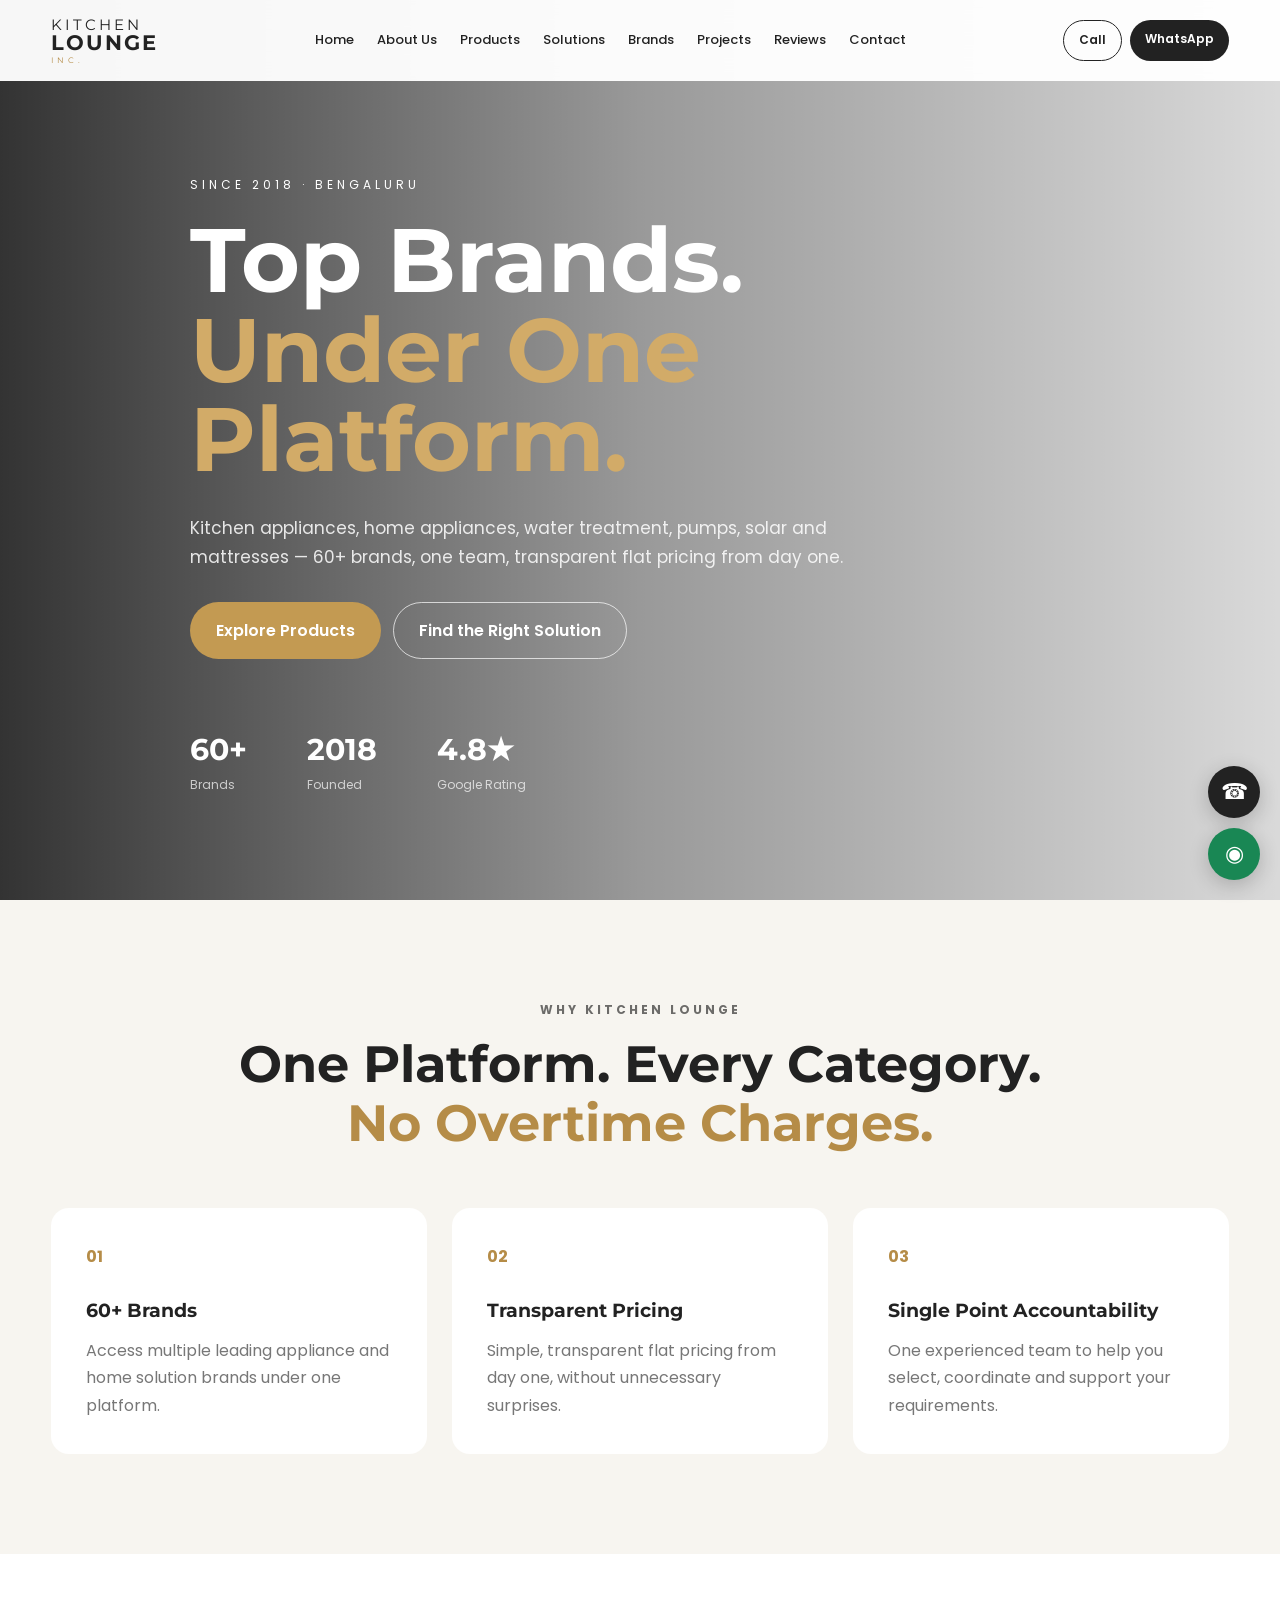
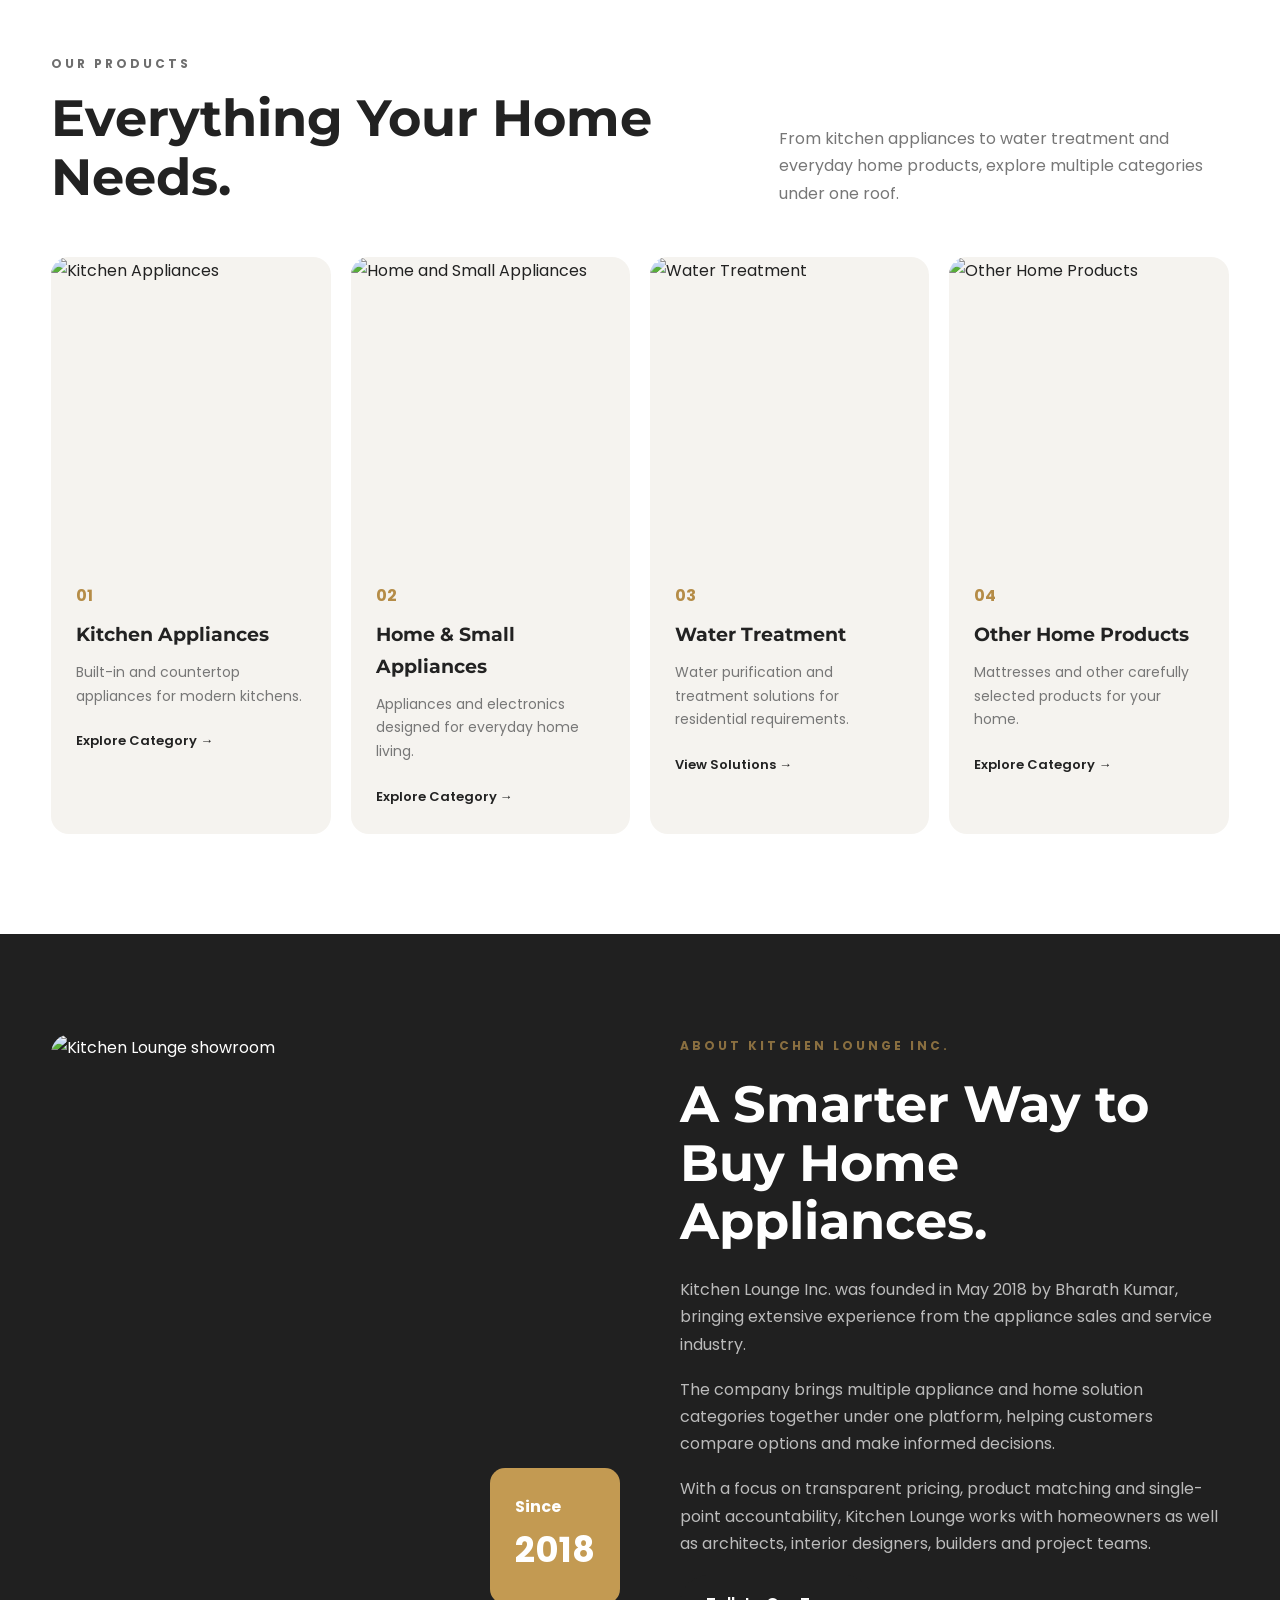
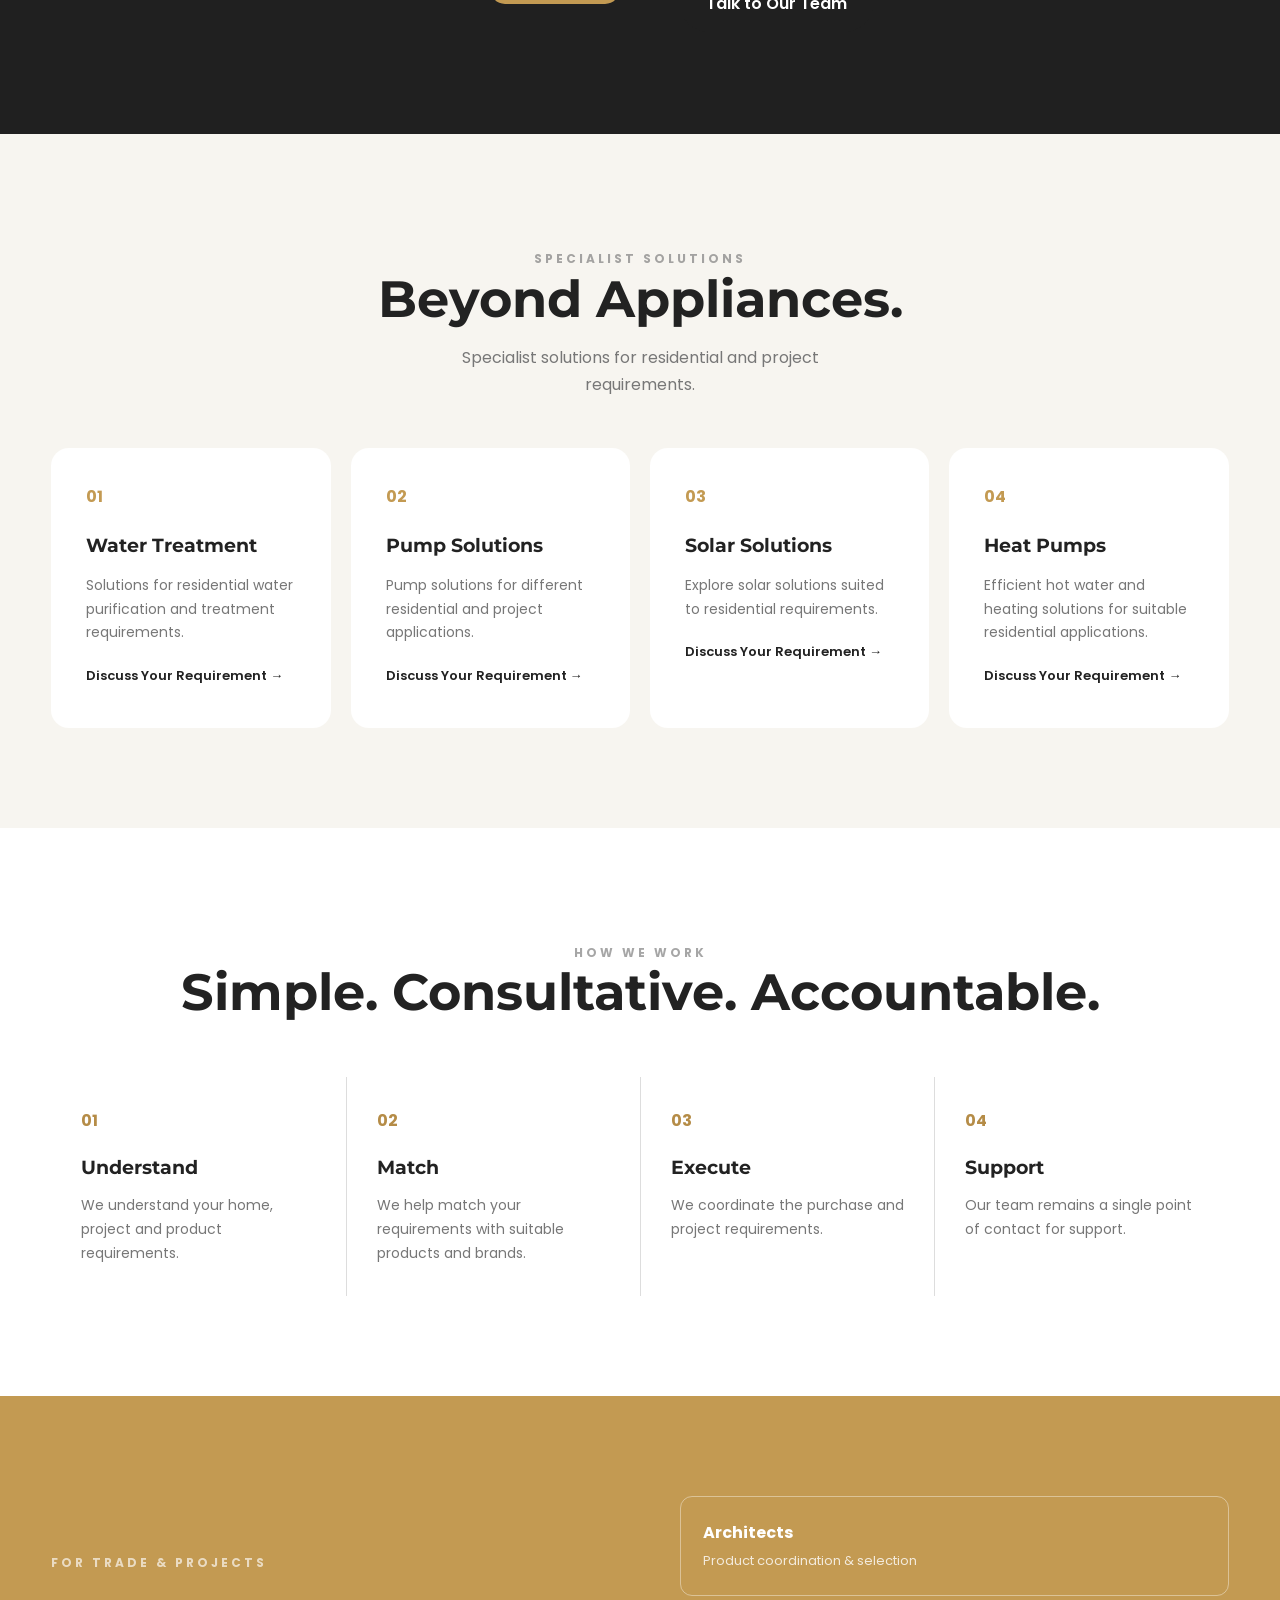
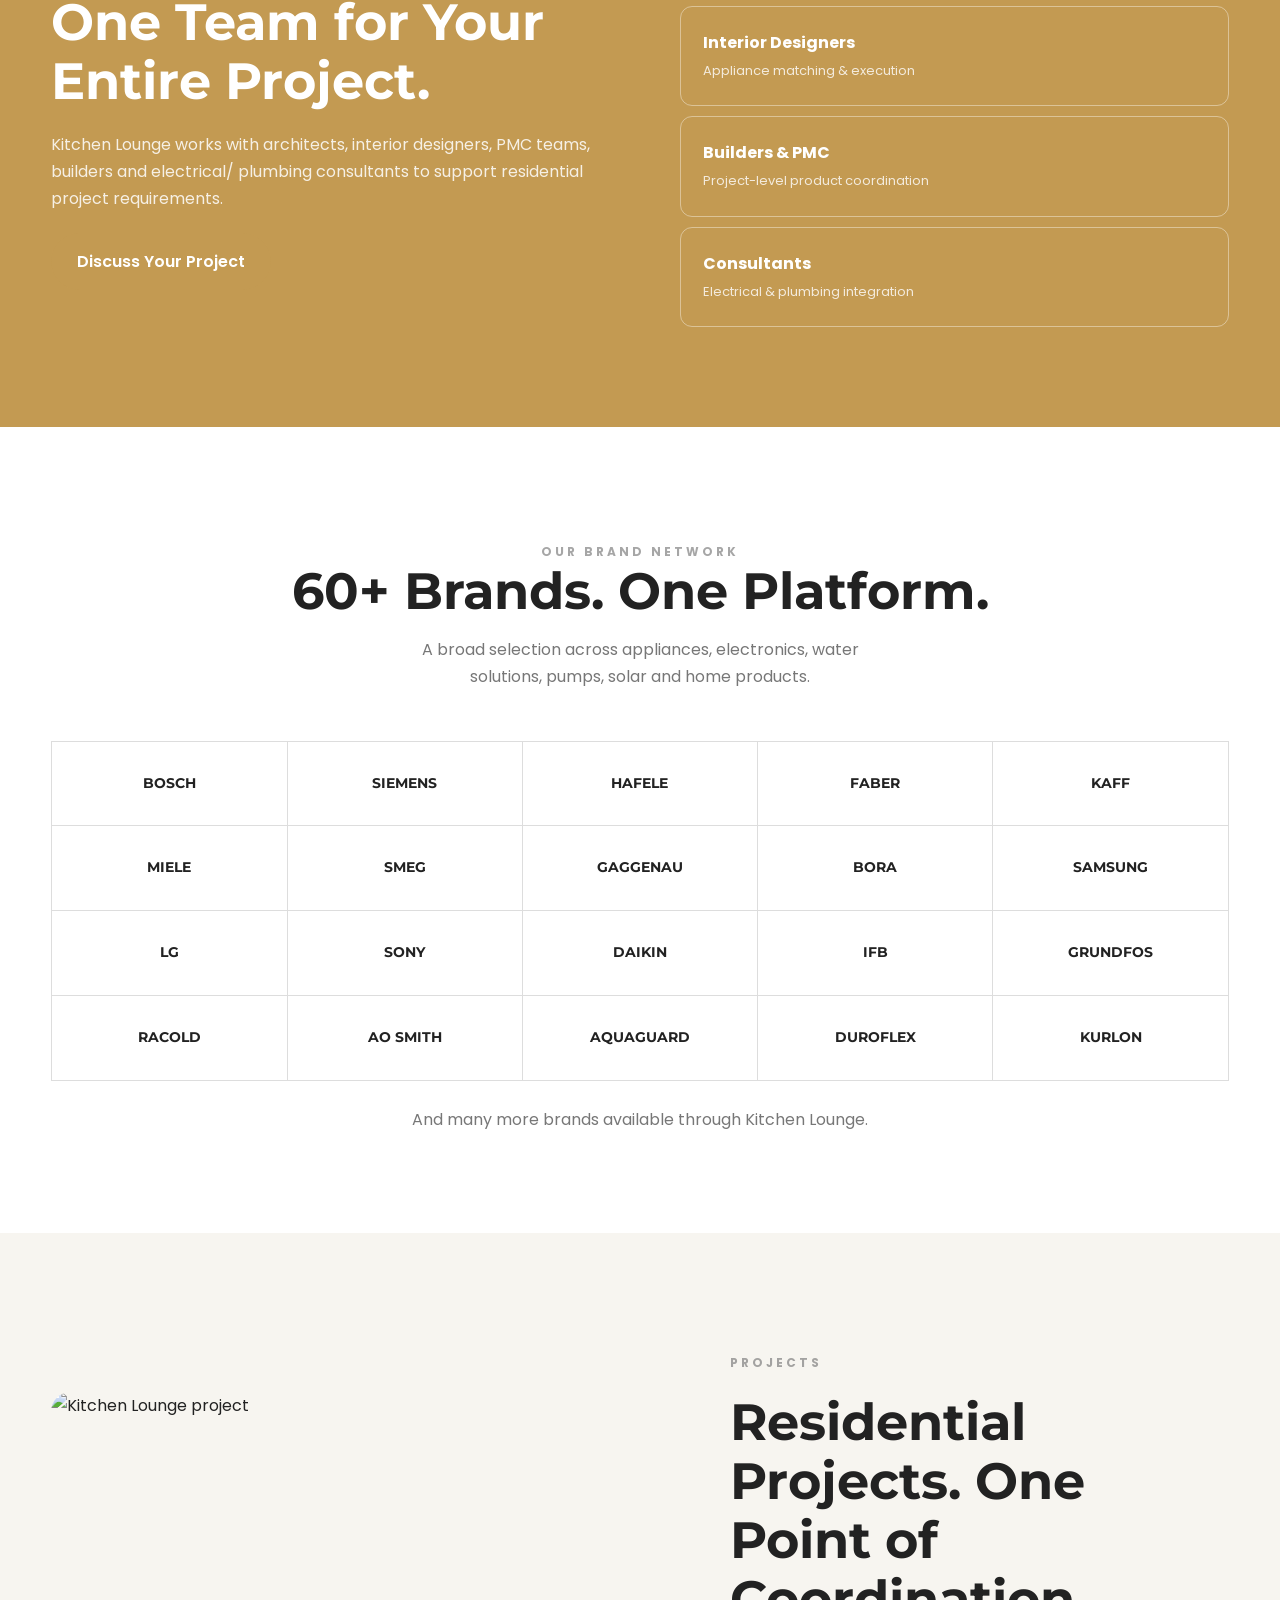
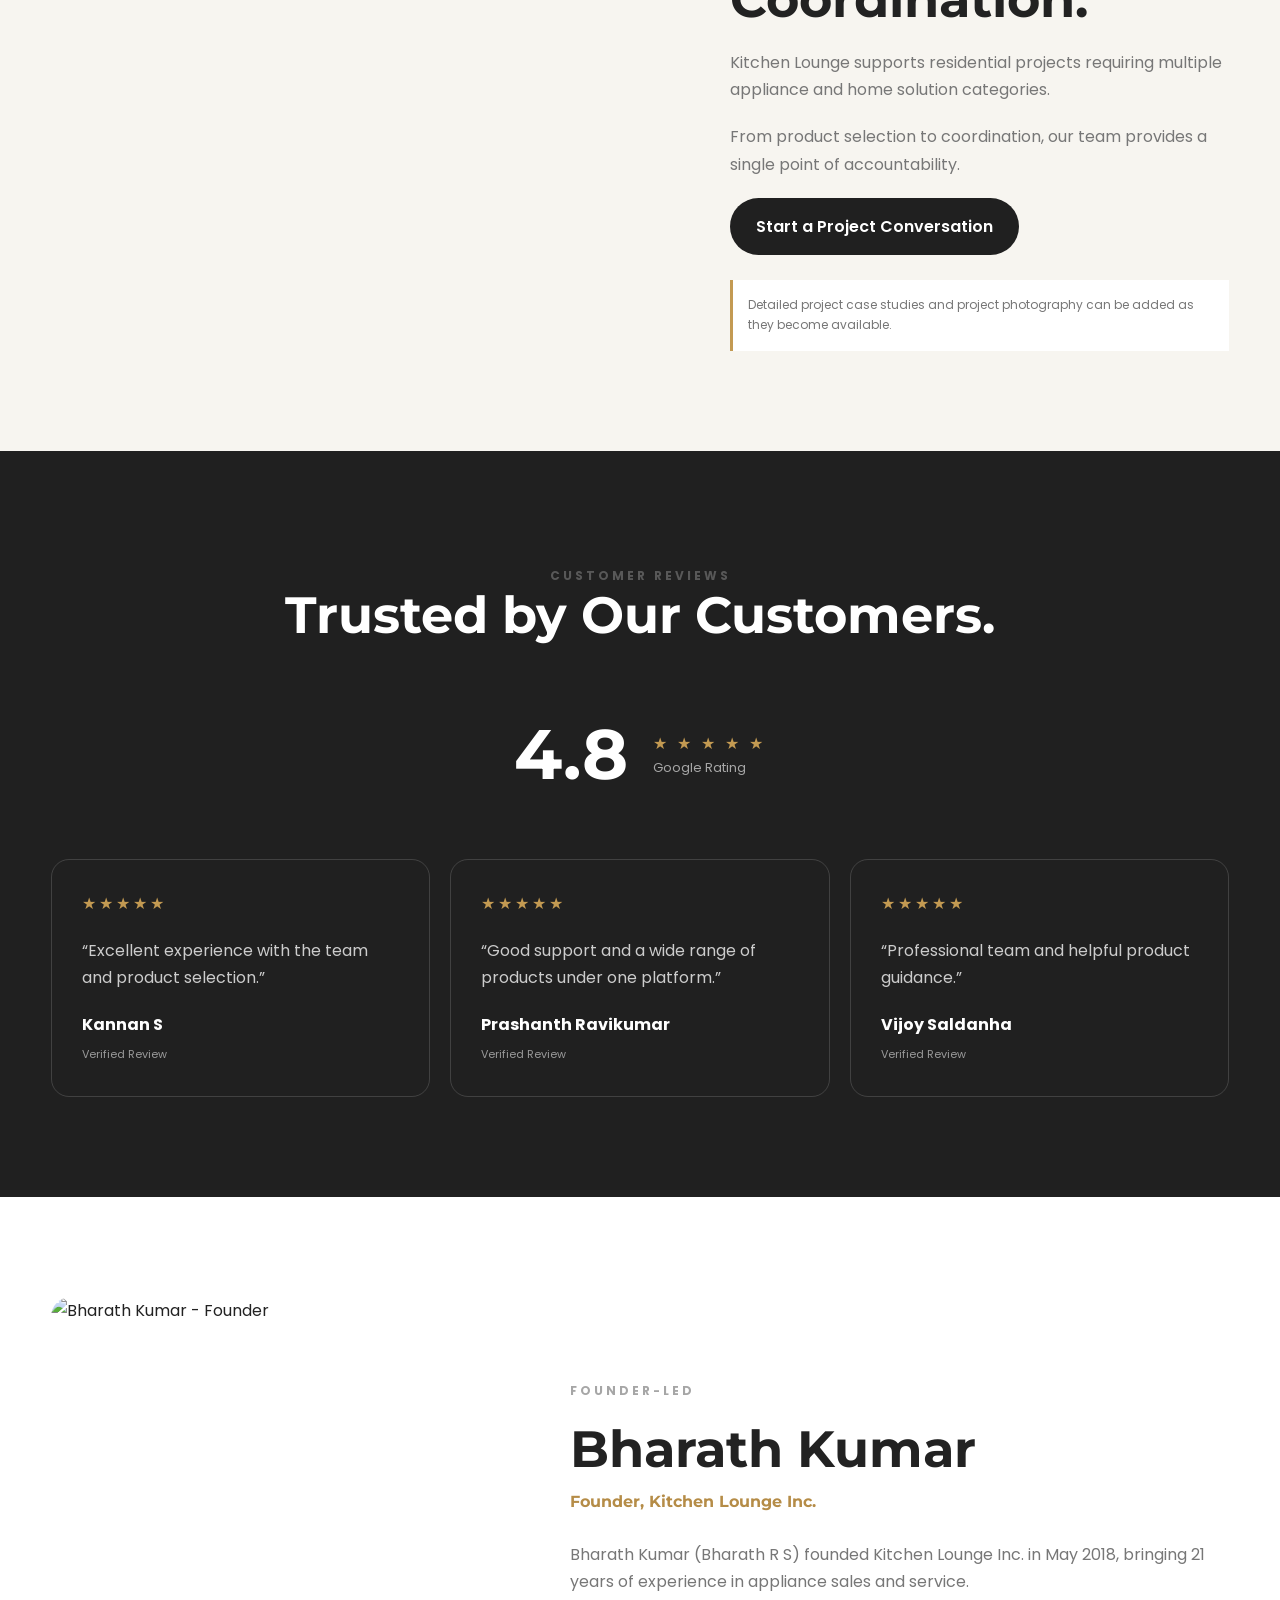
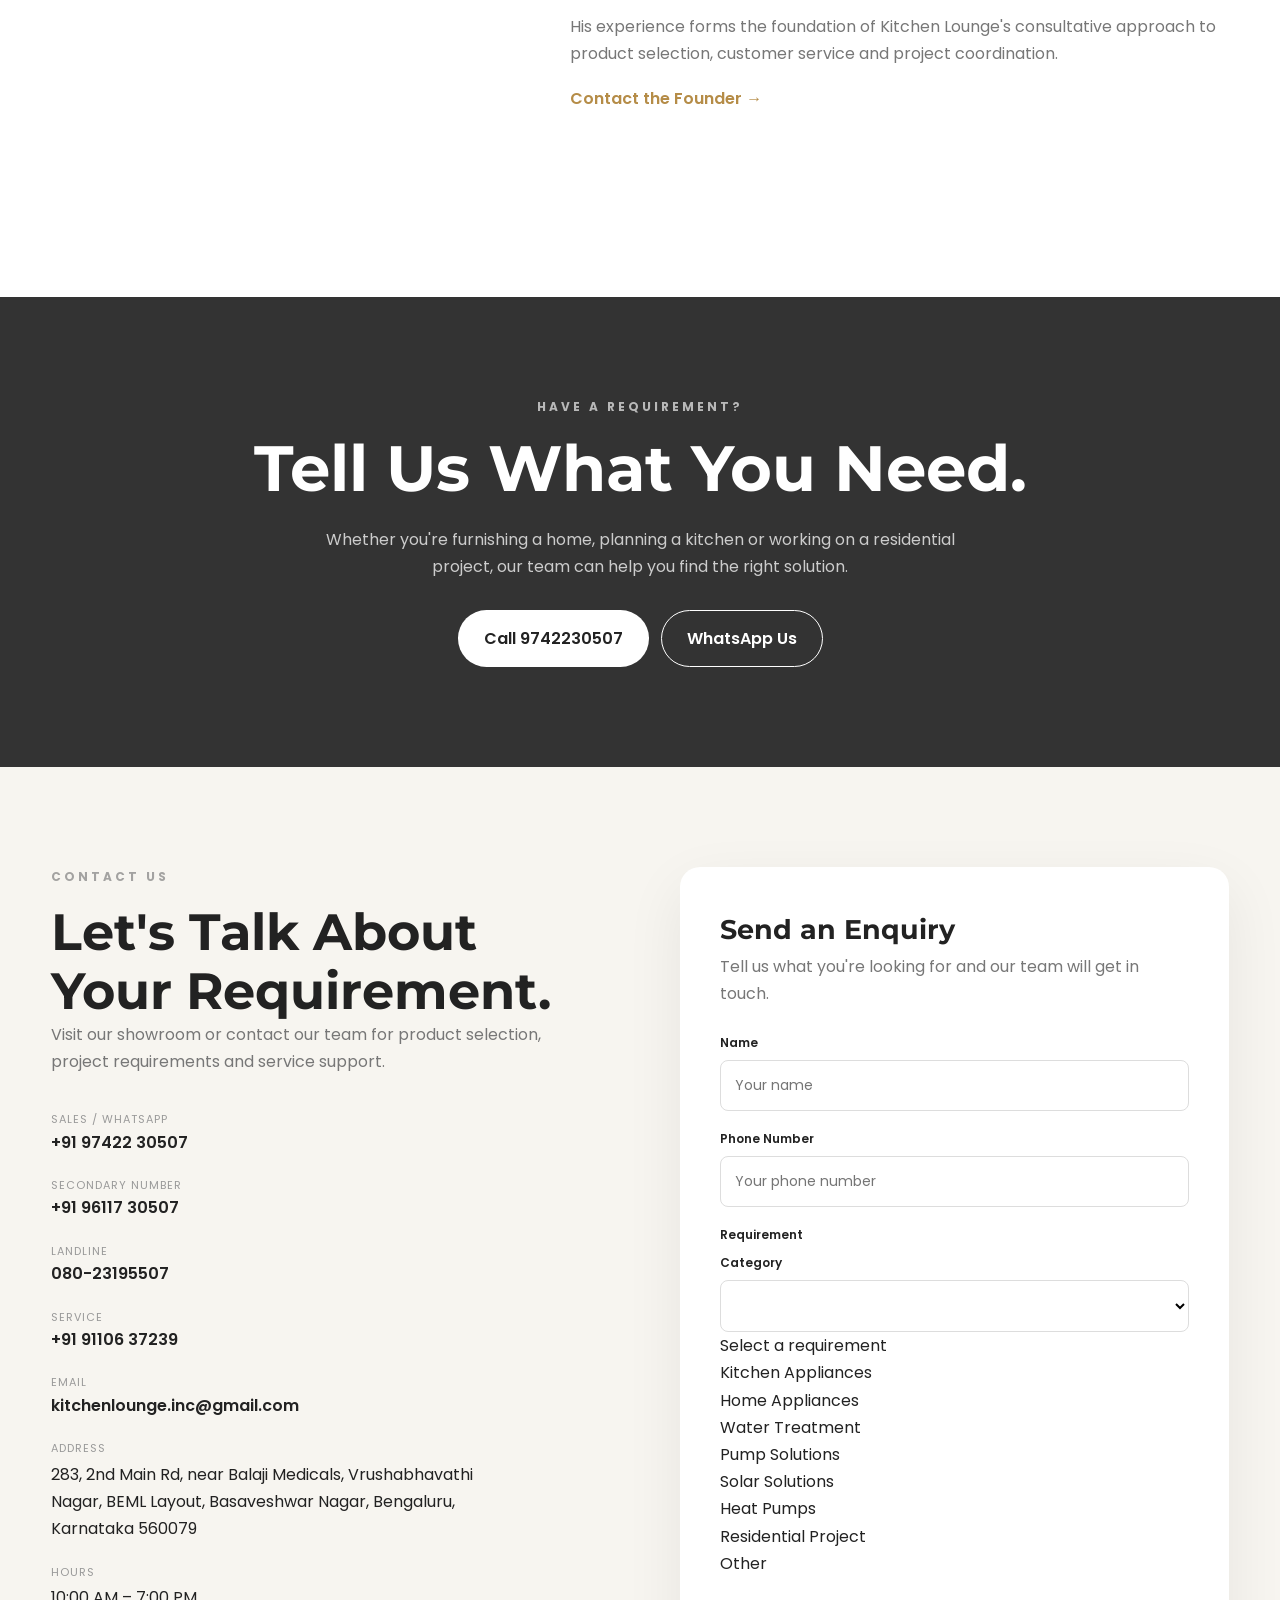
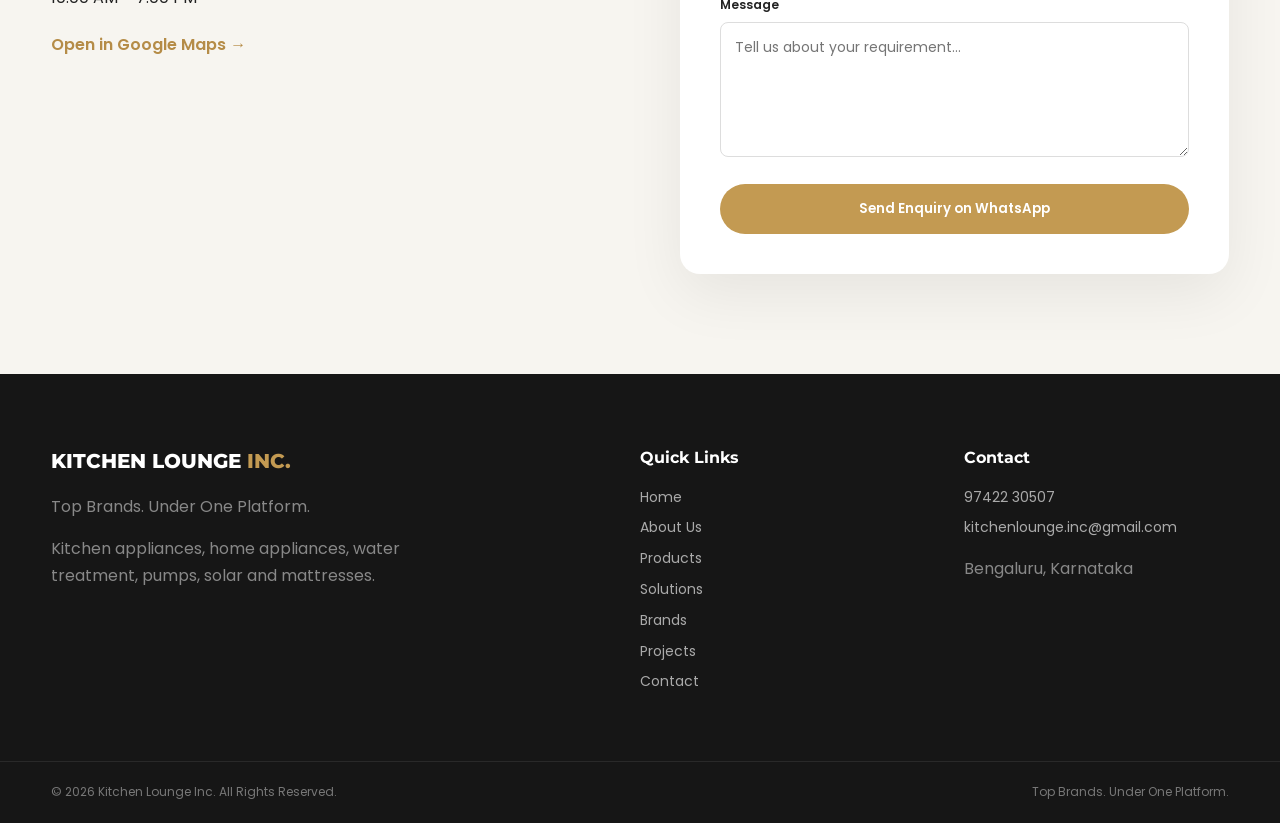
==== commit 2f62b18d: "Add files via upload" ====
--- a/index.html
+++ b/index.html
@@ -4,22 +4,18 @@
     <meta charset="UTF-8">
     <meta name="viewport" content="width=device-width, initial-scale=1.0">
 
-    <title>Kitchen Lounge  | Top Brands. Under One Platform.</title>
-
-    <meta
-        name="description"
-        content="Kitchen Lounge Inc. – Kitchen appliances, home appliances, water treatment, pumps, solar, heat pumps and mattresses. 60+ brands, one platform."
-    >
+    <title>Kitchen Lounge Inc. | Top Brands. Under One Platform.</title>
+
+    <meta name="description"
+        content="Kitchen Lounge Inc. - Kitchen appliances, home appliances, water treatment, pumps, solar and mattresses. 60+ brands under one platform in Bengaluru.">
 
     <link rel="stylesheet" href="style.css">
 
-    <!-- Google Font -->
     <link rel="preconnect" href="https://fonts.googleapis.com">
     <link rel="preconnect" href="https://fonts.gstatic.com" crossorigin>
-    <link
-        href="https://fonts.googleapis.com/css2?family=DM+Sans:wght@400;500;600;700&family=Playfair+Display:wght@500;600;700&display=swap"
-        rel="stylesheet"
-    >
+
+    <link href="https://fonts.googleapis.com/css2?family=Montserrat:wght@400;500;600;700;800&family=Poppins:wght@300;400;500;600;700&display=swap"
+        rel="stylesheet">
 </head>
 
 <body>
@@ -30,18 +26,17 @@
 
     <div class="container nav-container">
 
-        <a href="index.html" class="logo">
-            <span class="logo-main">KITCHEN</span>
-            <span class="logo-sub">LOUNGE</span>
+        <a href="#home" class="logo">
+            <span>KITCHEN</span>
+            <strong>LOUNGE</strong>
             <small>INC.</small>
         </a>
 
-        <!-- Desktop Navigation -->
-        <nav class="nav-menu" id="navMenu">
+        <nav class="navbar" id="navbar">
 
             <a href="#home">Home</a>
             <a href="#about">About Us</a>
-            <a href="#products">Products</a>
+            <a href="#product">Products</a>
             <a href="#solutions">Solutions</a>
             <a href="#brands">Brands</a>
             <a href="#projects">Projects</a>
@@ -53,20 +48,19 @@
         <div class="nav-actions">
 
             <a href="tel:+919742230507" class="call-btn">
-                Call Us
+                Call
             </a>
 
-           <a href="products.html" target="_blank" rel="noopener noreferrer" class="call-btn">
-    Products
-</a>
-
-        </div>
-
-        <!-- Mobile Menu Button -->
-        <button class="menu-toggle" id="menuToggle" aria-label="Open Menu">
-            <span></span>
-            <span></span>
-            <span></span>
+            <a href="https://wa.me/919742230507"
+               target="_blank"rel="noopener"
+               class="whatsapp-btn">
+                WhatsApp
+            </a>
+
+        </div>
+
+        <button class="menu-toggle" id="menuToggle">
+            ☰
         </button>
 
     </div>
@@ -82,17 +76,16 @@
 
     <div class="container hero-content">
 
-        <span class="eyebrow">
-            KITCHEN LOUNGE INC. • SINCE 2018
-        </span>
+        <p class="eyebrow">
+            SINCE 2018 · BENGALURU
+        </p>
 
         <h1>
             Top Brands.
-            <br>
             <span>Under One Platform.</span>
         </h1>
 
-        <p>
+        <p class="hero-text">
             Kitchen appliances, home appliances, water treatment,
             pumps, solar and mattresses — 60+ brands, one team,
             transparent flat pricing from day one.
@@ -102,17 +95,15 @@
 
             <a href="#products" class="btn btn-primary">
                 Explore Products
-                <span>→</span>
             </a>
 
             <a href="#solutions" class="btn btn-outline">
                 Find the Right Solution
-                <span>→</span>
             </a>
 
         </div>
 
-        <div class="hero-bottom">
+        <div class="hero-stats">
 
             <div>
                 <strong>60+</strong>
@@ -138,95 +129,334 @@
 
 <!-- ================= CORE VALUE ================= -->
 
-<section class="value-section">
+<section class="core-value">
 
     <div class="container">
 
+        <p class="section-label">WHY KITCHEN LOUNGE</p>
+
+        <h2>
+            One Platform. Every Category.
+            <span>No Overtime Charges.</span>
+        </h2>
+
+        <div class="value-grid">
+
+            <div class="value-card">
+                <div class="value-icon">01</div>
+                <h3>60+ Brands</h3>
+                <p>
+                    Access multiple leading appliance and home
+                    solution brands under one platform.
+                </p>
+            </div>
+
+            <div class="value-card">
+                <div class="value-icon">02</div>
+                <h3>Transparent Pricing</h3>
+                <p>
+                    Simple, transparent flat pricing from day one,
+                    without unnecessary surprises.
+                </p>
+            </div>
+
+            <div class="value-card">
+                <div class="value-icon">03</div>
+                <h3>Single Point Accountability</h3>
+                <p>
+                    One experienced team to help you select,
+                    coordinate and support your requirements.
+                </p>
+            </div>
+
+        </div>
+
+    </div>
+
+</section>
+
+
+<!-- ================= PRODUCTS ================= -->
+
+<section class="products-section" id="products">
+
+    <div class="container">
+
+        <div class="section-heading">
+
+            <div>
+                <p class="section-label">OUR PRODUCTS</p>
+
+                <h2>
+                    Everything Your Home Needs.
+                </h2>
+            </div>
+
+            <p>
+                From kitchen appliances to water treatment and
+                everyday home products, explore multiple categories
+                under one roof.
+            </p>
+
+        </div>
+
+
+        <div class="product-grid">
+
+            <div class="product-card">
+
+                <img src="images/products-kitchen.jpg"
+                     alt="Kitchen Appliances">
+
+                <div class="product-card-content">
+
+                    <span>01</span>
+
+                    <h3>Kitchen Appliances</h3>
+
+                    <p>
+                        Built-in and countertop appliances for
+                        modern kitchens.
+                    </p>
+
+                    <a href="product.html">Explore Category →</a>
+
+                </div>
+
+            </div>
+
+
+            <div class="product-card">
+
+                <img src="images/products-home.jpg"
+                     alt="Home and Small Appliances">
+
+                <div class="product-card-content">
+
+                    <span>02</span>
+
+                    <h3>Home & Small Appliances</h3>
+
+                    <p>
+                        Appliances and electronics designed for
+                        everyday home living.
+                    </p>
+
+                    <a href="#contact">Explore Category →</a>
+
+                </div>
+
+            </div>
+
+
+            <div class="product-card">
+
+                <img src="images/products-water.jpg"
+                     alt="Water Treatment">
+
+                <div class="product-card-content">
+
+                    <span>03</span>
+
+                    <h3>Water Treatment</h3>
+
+                    <p>
+                        Water purification and treatment solutions
+                        for residential requirements.
+                    </p>
+
+                    <a href="#solutions">View Solutions →</a>
+
+                </div>
+
+            </div>
+
+
+            <div class="product-card">
+
+                <img src="images/products-other.jpg"
+                     alt="Other Home Products">
+
+                <div class="product-card-content">
+
+                    <span>04</span>
+
+                    <h3>Other Home Products</h3>
+
+                    <p>
+                        Mattresses and other carefully selected
+                        products for your home.
+                    </p>
+
+                    <a href="#contact">Explore Category →</a>
+
+                </div>
+
+            </div>
+
+        </div>
+
+    </div>
+
+</section>
+
+
+<!-- ================= ABOUT ================= -->
+
+<section class="about-section" id="about">
+
+    <div class="container about-grid">
+
+        <div class="about-image">
+
+            <img src="images/about.jpg"
+                 alt="Kitchen Lounge showroom">
+
+            <div class="experience-box">
+                <strong>Since</strong>
+                <span>2018</span>
+            </div>
+
+        </div>
+
+
+        <div class="about-content">
+
+            <p class="section-label">
+                ABOUT KITCHEN LOUNGE INC.
+            </p>
+
+            <h2>
+                A Smarter Way to Buy
+                Home Appliances.
+            </h2>
+
+            <p>
+                Kitchen Lounge Inc. was founded in May 2018 by
+                Bharath Kumar, bringing extensive experience from
+                the appliance sales and service industry.
+            </p>
+
+            <p>
+                The company brings multiple appliance and home
+                solution categories together under one platform,
+                helping customers compare options and make
+                informed decisions.
+            </p>
+
+            <p>
+                With a focus on transparent pricing, product
+                matching and single-point accountability,
+                Kitchen Lounge works with homeowners as well as
+                architects, interior designers, builders and
+                project teams.
+            </p>
+
+            <a href="#contact" class="btn btn-dark">
+                Talk to Our Team
+            </a>
+
+        </div>
+
+    </div>
+
+</section>
+
+
+<!-- ================= SOLUTIONS ================= -->
+
+<section class="solutions-section" id="solutions">
+
+    <div class="container">
+
         <div class="section-heading center">
 
-            <span class="eyebrow">
-                WHY KITCHEN LOUNGE
-            </span>
+            <p class="section-label">
+                SPECIALIST SOLUTIONS
+            </p>
 
             <h2>
-                One Platform.
-                <br>
-                Every Category.
-                <br>
-                <span>No Overtime Charges.</span>
+                Beyond Appliances.
             </h2>
 
             <p>
-                From kitchen planning to complete residential projects,
-                we bring products, brands and expertise together under
-                one platform.
-            </p>
-
-        </div>
-
-
-        <div class="value-grid">
-
-            <div class="value-card">
-
-                <div class="value-number">01</div>
-
-                <div class="value-icon">◈</div>
-
-                <h3>60+ Brands</h3>
-
-                <p>
-                    Major Indian and international brands across
-                    kitchen, home and specialist categories.
-                </p>
-
-            </div>
-
-
-            <div class="value-card">
-
-                <div class="value-number">02</div>
-
-                <div class="value-icon">₹</div>
-
-                <h3>Transparent Flat Pricing</h3>
-
-                <p>
-                    Clear pricing from day one with no hidden
-                    overtime charges.
-                </p>
-
-            </div>
-
-
-            <div class="value-card">
-
-                <div class="value-number">03</div>
-
-                <div class="value-icon">✦</div>
-
-                <h3>Founder-Led Since 2018</h3>
-
-                <p>
-                    Led directly by Bharath Kumar with
-                    21 years of appliance sales and service experience.
-                </p>
-
-            </div>
-
-
-            <div class="value-card">
-
-                <div class="value-number">04</div>
-
-                <div class="value-icon">✓</div>
-
-                <h3>Single Point Accountability</h3>
-
-                <p>
-                    One team for consultation, product selection,
-                    project coordination and after-sales support.
-                </p>
+                Specialist solutions for residential and project
+                requirements.
+            </p>
+
+        </div>
+
+
+        <div class="solution-grid">
+
+            <div class="solution-card">
+
+                <div class="solution-number">01</div>
+
+                <h3>Water Treatment</h3>
+
+                <p>
+                    Solutions for residential water purification
+                    and treatment requirements.
+                </p>
+
+                <a href="#contact">
+                    Discuss Your Requirement →
+                </a>
+
+            </div>
+
+
+            <div class="solution-card">
+
+                <div class="solution-number">02</div>
+
+                <h3>Pump Solutions</h3>
+
+                <p>
+                    Pump solutions for different residential and
+                    project applications.
+                </p>
+
+                <a href="#contact">
+                    Discuss Your Requirement →
+                </a>
+
+            </div>
+
+
+            <div class="solution-card">
+
+                <div class="solution-number">03</div>
+
+                <h3>Solar Solutions</h3>
+
+                <p>
+                    Explore solar solutions suited to residential
+                    requirements.
+                </p>
+
+                <a href="#contact">
+                    Discuss Your Requirement →
+                </a>
+
+            </div>
+
+
+            <div class="solution-card">
+
+                <div class="solution-number">04</div>
+
+                <h3>Heat Pumps</h3>
+
+                <p>
+                    Efficient hot water and heating solutions for
+                    suitable residential applications.
+                </p>
+
+                <a href="#contact">
+                    Discuss Your Requirement →
+                </a>
 
             </div>
 
@@ -237,148 +467,141 @@
 </section>
 
 
-<!-- ================= PRODUCTS ================= -->
-
-<section class="products-section" id="products">
+<!-- ================= HOW WE WORK ================= -->
+
+<section class="process-section">
 
     <div class="container">
 
-        <div class="section-heading">
+        <div class="section-heading center">
+
+            <p class="section-label">
+                HOW WE WORK
+            </p>
+
+            <h2>
+                Simple. Consultative. Accountable.
+            </h2>
+
+        </div>
+
+
+        <div class="process-grid">
+
+            <div class="process-item">
+
+                <span>01</span>
+
+                <h3>Understand</h3>
+
+                <p>
+                    We understand your home, project and
+                    product requirements.
+                </p>
+
+            </div>
+
+
+            <div class="process-item">
+
+                <span>02</span>
+
+                <h3>Match</h3>
+
+                <p>
+                    We help match your requirements with suitable
+                    products and brands.
+                </p>
+
+            </div>
+
+
+            <div class="process-item">
+
+                <span>03</span>
+
+                <h3>Execute</h3>
+
+                <p>
+                    We coordinate the purchase and project
+                    requirements.
+                </p>
+
+            </div>
+
+
+            <div class="process-item">
+
+                <span>04</span>
+
+                <h3>Support</h3>
+
+                <p>
+                    Our team remains a single point of contact
+                    for support.
+                </p>
+
+            </div>
+
+        </div>
+
+    </div>
+
+</section>
+
+
+<!-- ================= TRADE ================= -->
+
+<section class="trade-section">
+
+    <div class="container trade-grid">
+
+        <div>
+
+            <p class="section-label">
+                FOR TRADE & PROJECTS
+            </p>
+
+            <h2>
+                One Team for Your
+                Entire Project.
+            </h2>
+
+            <p>
+                Kitchen Lounge works with architects, interior
+                designers, PMC teams, builders and electrical/
+                plumbing consultants to support residential
+                project requirements.
+            </p>
+
+            <a href="#contact" class="btn btn-primary">
+                Discuss Your Project
+            </a>
+
+        </div>
+
+
+        <div class="trade-list">
 
             <div>
-
-                <span class="eyebrow">
-                    EXPLORE OUR RANGE
-                </span>
-
-                <h2>
-                    Every Category
-                    <br>
-                    <span>A Home Needs.</span>
-                </h2>
-
-            </div>
-
-            <p>
-                Browse kitchen appliances, home appliances,
-                water treatment and other essential home products
-                from 60+ leading brands.
-            </p>
-
-        </div>
-
-
-        <div class="product-grid">
-
-
-            <!-- Kitchen -->
-
-            <a href="products.html" class="product-card large">
-
-               <div class="product-image kitchen-image"></div>
-                <div class="product-content">
-
-                    <span>01</span>
-
-                    <h3>
-                        Kitchen Appliances
-                    </h3>
-
-                    <p>
-                        Chimneys, hobs, ovens, microwaves,
-                        dishwashers, refrigerators, induction,
-                        water purifiers and sinks.
-                    </p>
-
-                    <strong>
-                        Explore Category →
-                    </strong>
-
-                </div>
-
-            </a>
-
-
-            <!-- Home -->
-
-            <a href="products.html" class="product-card">
-
-                <div class="product-image kitchen-image"></div>
-                <div class="product-content">
-
-                    <span>02</span>
-
-                    <h3>
-                        Home & Small Appliances
-                    </h3>
-
-                    <p>
-                        TVs, refrigerators, washing machines,
-                        ACs, fans, mixer grinders, geysers and OTGs.
-                    </p>
-
-                    <strong>
-                        Explore Category →
-                    </strong>
-
-                </div>
-
-            </a>
-
-
-            <!-- Water -->
-
-            <a href="solutions.html" class="product-card">
-
-               <div class="product-image kitchen-image"></div>
-                <div class="product-content">
-
-                    <span>03</span>
-
-                    <h3>
-                        Water Treatment
-                    </h3>
-
-                    <p>
-                        Purification and water treatment solutions
-                        matched to your actual water source.
-                    </p>
-
-                    <strong>
-                        Explore Solutions →
-                    </strong>
-
-                </div>
-
-            </a>
-
-
-            <!-- Other -->
-
-            <a href="products.html" class="product-card">
-
-               <div class="product-image kitchen-image"></div>
-
-                <div class="product-content">
-
-                    <span>04</span>
-
-                    <h3>
-                        Other Home Products
-                    </h3>
-
-                    <p>
-                        Mattresses and other products designed
-                        to complete your home.
-                    </p>
-
-                    <strong>
-                        Explore Category →
-                    </strong>
-
-                </div>
-
-            </a>
+                <strong>Architects</strong>
+                <span>Product coordination & selection</span>
+            </div>
+
+            <div>
+                <strong>Interior Designers</strong>
+                <span>Appliance matching & execution</span>
+            </div>
+
+            <div>
+                <strong>Builders & PMC</strong>
+                <span>Project-level product coordination</span>
+            </div>
+
+            <div>
+                <strong>Consultants</strong>
+                <span>Electrical & plumbing integration</span>
+            </div>
 
         </div>
 
@@ -387,401 +610,31 @@
 </section>
 
 
-<!-- ================= ABOUT ================= -->
-
-<section class="about-section" id="about">
-
-    <div class="container about-grid">
-
-        <div class="about-image">
-
-            <img
-                src="images/about.jpg"
-                alt="Kitchen Lounge appliances showroom"
-            >
-
-            <div class="experience-box">
-
-                <strong>Since</strong>
-
-                <span>2018</span>
-
-            </div>
-
-        </div>
-
-
-        <div class="about-content">
-
-            <span class="eyebrow">
-                ABOUT KITCHEN LOUNGE
-            </span>
+<!-- ================= BRANDS ================= -->
+
+<section class="brands-section" id="brands">
+
+    <div class="container">
+
+        <div class="section-heading center">
+
+            <p class="section-label">
+                OUR BRAND NETWORK
+            </p>
 
             <h2>
-                Appliances,
-                <br>
-                <span>Handled Differently.</span>
+                60+ Brands. One Platform.
             </h2>
 
             <p>
-                Kitchen Lounge Inc. was founded in May 2018 by
-                Bharath Kumar, bringing 21 years of experience in
-                appliance sales and service.
-            </p>
-
-            <p>
-                We provide a complete range of kitchen appliances,
-                home and small appliances, water treatment,
-                pumps, solar, heat pumps and mattresses.
-            </p>
-
-            <p>
-                Our approach is simple — understand your space,
-                requirements and budget, then match you with the
-                right product, brand and technology.
-            </p>
-
-
-            <div class="about-points">
-
-                <div>
-                    <span>✓</span>
-                    <p>Consultative product selection</p>
-                </div>
-
-                <div>
-                    <span>✓</span>
-                    <p>Transparent pricing</p>
-                </div>
-
-                <div>
-                    <span>✓</span>
-                    <p>Project coordination</p>
-                </div>
-
-                <div>
-                    <span>✓</span>
-                    <p>Reliable post-project support</p>
-                </div>
-
-            </div>
-
-
-            <a href="about-us.html" class="text-link">
-                Discover Our Story →
-            </a>
-
-        </div>
-
-    </div>
-
-</section>
-
-
-<!-- ================= HOW WE WORK ================= -->
-
-<section class="process-section">
-
-    <div class="container">
-
-        <div class="section-heading center">
-
-            <span class="eyebrow">
-                OUR APPROACH
-            </span>
-
-            <h2>
-                How We
-                <span>Work.</span>
-            </h2>
-
-            <p>
-                A structured approach that keeps your project
-                simple, transparent and accountable.
-            </p>
-
-        </div>
-
-
-        <div class="process-grid">
-
-            <div class="process-card">
-
-                <span>01</span>
-
-                <h3>
-                    Understand
-                </h3>
-
-                <p>
-                    We understand your space, lifestyle,
-                    requirements and budget.
-                </p>
-
-            </div>
-
-
-            <div class="process-card">
-
-                <span>02</span>
-
-                <h3>
-                    Recommend
-                </h3>
-
-                <p>
-                    We match your requirements with suitable
-                    technology, brands and products.
-                </p>
-
-            </div>
-
-
-            <div class="process-card">
-
-                <span>03</span>
-
-                <h3>
-                    Coordinate
-                </h3>
-
-                <p>
-                    We coordinate product selection,
-                    delivery and project requirements.
-                </p>
-
-            </div>
-
-
-            <div class="process-card">
-
-                <span>04</span>
-
-                <h3>
-                    Support
-                </h3>
-
-                <p>
-                    Our relationship continues with
-                    dependable post-project support.
-                </p>
-
-            </div>
-
-        </div>
-
-    </div>
-
-</section>
-
-
-<!-- ================= TRADE SECTION ================= -->
-
-<section class="trade-section">
-
-    <div class="container trade-grid">
-
-        <div>
-
-            <span class="eyebrow">
-                FOR PROFESSIONALS
-            </span>
-
-            <h2>
-                Trusted by Architects,
-                <br>
-                <span>Designers & Builders.</span>
-            </h2>
-
-            <p>
-                We work with architects, interior designers,
-                PMC teams, builders and electrical & plumbing
-                consultants on residential projects.
-            </p>
-
-            <a href="contact-us.html" class="btn btn-light">
-                Trade & Project Enquiries →
-            </a>
-
-        </div>
-
-
-        <div class="trade-features">
-
-            <div>
-                <strong>01</strong>
-                <span>Project-wide appliance coordination</span>
-            </div>
-
-            <div>
-                <strong>02</strong>
-                <span>Multiple brands under one platform</span>
-            </div>
-
-            <div>
-                <strong>03</strong>
-                <span>Transparent project pricing</span>
-            </div>
-
-            <div>
-                <strong>04</strong>
-                <span>Single point accountability</span>
-            </div>
-
-        </div>
-
-    </div>
-
-</section>
-
-
-<!-- ================= SOLUTIONS ================= -->
-
-<section class="solutions-section" id="solutions">
-
-    <div class="container">
-
-        <div class="section-heading center">
-
-            <span class="eyebrow">
-                SPECIALIST SOLUTIONS
-            </span>
-
-            <h2>
-                More Than
-                <span>Appliances.</span>
-            </h2>
-
-            <p>
-                Specialist solutions designed around your home's
-                water, energy and comfort requirements.
-            </p>
-
-        </div>
-
-
-        <div class="solutions-grid">
-
-            <a href="solutions.html" class="solution-card">
-
-                <div class="solution-number">
-                    01
-                </div>
-
-                <h3>
-                    Water Treatment
-                </h3>
-
-                <p>
-                    Purification, softening and treatment
-                    based on your actual water source.
-                </p>
-
-                <span>
-                    View Solution →
-                </span>
-
-            </a>
-
-
-            <a href="solutions.html" class="solution-card">
-
-                <div class="solution-number">
-                    02
-                </div>
-
-                <h3>
-                    Pump Solutions
-                </h3>
-
-                <p>
-                    Grundfos pump solutions sized around
-                    building pressure and usage.
-                </p>
-
-                <span>
-                    View Solution →
-                </span>
-
-            </a>
-
-
-            <a href="solutions.html" class="solution-card">
-
-                <div class="solution-number">
-                    03
-                </div>
-
-                <h3>
-                    Solar
-                </h3>
-
-                <p>
-                    Rooftop solar and solar water heating
-                    solutions for residential requirements.
-                </p>
-
-                <span>
-                    View Solution →
-                </span>
-
-            </a>
-
-
-            <a href="solutions.html" class="solution-card">
-
-                <div class="solution-number">
-                    04
-                </div>
-
-                <h3>
-                    Heat Pumps
-                </h3>
-
-                <p>
-                    Efficient hot-water solutions from
-                    leading heat pump brands.
-                </p>
-
-                <span>
-                    View Solution →
-                </span>
-
-            </a>
-
-        </div>
-
-    </div>
-
-</section>
-
-
-<!-- ================= BRANDS ================= -->
-
-<section class="brands-section" id="brands">
-
-    <div class="container">
-
-        <div class="section-heading center">
-
-            <span class="eyebrow">
-                OUR BRAND NETWORK
-            </span>
-
-            <h2>
-                60+ Brands.
-                <span>One Platform.</span>
-            </h2>
-
-            <p>
-                Access leading Indian and international brands
-                across multiple categories.
-            </p>
-
-        </div>
-
-
-        <div class="brand-list">
+                A broad selection across appliances, electronics,
+                water solutions, pumps, solar and home products.
+            </p>
+
+        </div>
+
+
+        <div class="brands-grid">
 
             <div>BOSCH</div>
             <div>SIEMENS</div>
@@ -806,157 +659,109 @@
 
         </div>
 
-
-        <div class="center brand-button">
-
-            <a href="brands.html" class="text-link">
-                View All Brands →
-            </a>
-
-        </div>
+        <p class="brands-note">
+            And many more brands available through Kitchen Lounge.
+        </p>
 
     </div>
 
 </section>
 
 
-<!-- ================= FOUNDER ================= -->
-
-<section class="founder-section">
-
-    <div class="container founder-grid">
-
-        <div class="founder-photo">
-
-            <img
-                src="images/founder.jpg"
-                alt="Bharath Kumar - Founder of Kitchen Lounge"
-            >
-
-        </div>
-
-
-        <div class="founder-content">
-
-            <span class="eyebrow">
-                FOUNDER & LEADERSHIP
-            </span>
+<!-- ================= PROJECTS ================= -->
+
+<section class="projects-section" id="projects">
+
+    <div class="container">
+
+        <div class="project-layout">
+
+            <div class="project-image">
+
+                <img src="images/projects.jpg"
+                     alt="Kitchen Lounge project">
+
+            </div>
+
+
+            <div class="project-content">
+
+                <p class="section-label">
+                    PROJECTS
+                </p>
+
+                <h2>
+                    Residential Projects.
+                    One Point of Coordination.
+                </h2>
+
+                <p>
+                    Kitchen Lounge supports residential projects
+                    requiring multiple appliance and home solution
+                    categories.
+                </p>
+
+                <p>
+                    From product selection to coordination, our
+                    team provides a single point of accountability.
+                </p>
+
+                <a href="#contact" class="btn btn-dark">
+                    Start a Project Conversation
+                </a>
+
+                <div class="project-note">
+                    Detailed project case studies and project
+                    photography can be added as they become
+                    available.
+                </div>
+
+            </div>
+
+        </div>
+
+    </div>
+
+</section>
+
+
+<!-- ================= REVIEWS ================= -->
+
+<section class="reviews-section" id="reviews">
+
+    <div class="container">
+
+        <div class="section-heading center">
+
+            <p class="section-label">
+                CUSTOMER REVIEWS
+            </p>
 
             <h2>
-                Experience Behind
-                <br>
-                <span>Every Recommendation.</span>
+                Trusted by Our Customers.
             </h2>
 
-            <p>
-                Kitchen Lounge is led by Bharath Kumar,
-                who brings 21 years of experience in appliance
-                sales and service.
-            </p>
-
-            <p>
-                Since founding Kitchen Lounge in May 2018,
-                he has remained personally involved in understanding
-                customer requirements, recommending products and
-                supporting projects end-to-end.
-            </p>
-
-
-            <blockquote>
-                “The right appliance is not always the most expensive
-                one. It is the one that fits the space, requirement
-                and expectations.”
-            </blockquote>
-
-
-            <strong class="founder-name">
-                Bharath Kumar
-            </strong>
-
-            <span class="founder-role">
-                Founder, Kitchen Lounge Inc.
-            </span>
-
-        </div>
-
-    </div>
-
-</section>
-
-
-<!-- ================= PROJECTS ================= -->
-
-<section class="projects-section" id="projects">
-
-    <div class="container projects-grid">
-
-        <div class="projects-content">
-
-            <span class="eyebrow">
-                RESIDENTIAL PROJECTS
-            </span>
-
-            <h2>
-                From Individual
-                <br>
-                Homes to
-                <span>Complete Projects.</span>
-            </h2>
-
-            <p>
-                Our project approach supports architects,
-                designers, builders and homeowners with coordinated
-                appliance solutions across residential spaces.
-            </p>
-
-            <a href="projects.html" class="btn btn-primary">
-                Explore Projects →
-            </a>
-
-        </div>
-
-
-        <div class="projects-image">
-
-            <img
-                src="images/projects.jpg"
-                alt="Kitchen Lounge residential project"
-            >
-
-        </div>
-
-    </div>
-
-</section>
-
-
-<!-- ================= REVIEWS ================= -->
-
-<section class="reviews-section" id="reviews">
-
-    <div class="container">
-
-        <div class="section-heading center">
-
-            <span class="eyebrow">
-                CUSTOMER REVIEWS
-            </span>
-
-            <h2>
-                Rated
-                <span>4.8★</span>
-                on Google.
-            </h2>
-
-            <p>
-                Trusted by homeowners and project professionals.
-            </p>
-
-        </div>
-
-
-        <div class="review-grid">
-
+        </div>
+
+
+        <div class="rating-box">
+
+            <strong>4.8</strong>
+
+            <div>
+                <div class="stars">
+                    ★ ★ ★ ★ ★
+                </div>
+
+                <p>
+                    Google Rating
+                </p>
+            </div>
+
+        </div>
+
+
+        <div class="reviews-grid">
 
             <div class="review-card">
 
@@ -965,17 +770,13 @@
                 </div>
 
                 <p>
-                    “Professional service and good product
-                    recommendations.”
-                </p>
-
-                <strong>
-                    Kannan S
-                </strong>
-
-                <span>
-                    Verified Google Review
-                </span>
+                    “Excellent experience with the team and
+                    product selection.”
+                </p>
+
+                <strong>Kannan S</strong>
+
+                <span>Verified Review</span>
 
             </div>
 
@@ -987,17 +788,13 @@
                 </div>
 
                 <p>
-                    “Good support throughout the appliance
-                    selection process.”
-                </p>
-
-                <strong>
-                    Prashanth Ravikumar
-                </strong>
-
-                <span>
-                    Verified Google Review
-                </span>
+                    “Good support and a wide range of products
+                    under one platform.”
+                </p>
+
+                <strong>Prashanth Ravikumar</strong>
+
+                <span>Verified Review</span>
 
             </div>
 
@@ -1009,17 +806,13 @@
                 </div>
 
                 <p>
-                    “Helpful team with a wide range of products
-                    and brands.”
-                </p>
-
-                <strong>
-                    Vijoy Saldanha
-                </strong>
-
-                <span>
-                    Verified Google Review
-                </span>
+                    “Professional team and helpful product
+                    guidance.”
+                </p>
+
+                <strong>Vijoy Saldanha</strong>
+
+                <span>Verified Review</span>
 
             </div>
 
@@ -1030,38 +823,91 @@
 </section>
 
 
+<!-- ================= FOUNDER ================= -->
+
+<section class="founder-section">
+
+    <div class="container founder-grid">
+
+        <div class="founder-image">
+
+            <img src="images/founder.jpg"
+                 alt="Bharath Kumar - Founder">
+
+        </div>
+
+
+        <div class="founder-content">
+
+            <p class="section-label">
+                FOUNDER-LED
+            </p>
+
+            <h2>
+                Bharath Kumar
+            </h2>
+
+            <h4>
+                Founder, Kitchen Lounge Inc.
+            </h4>
+
+            <p>
+                Bharath Kumar (Bharath R S) founded Kitchen Lounge
+                Inc. in May 2018, bringing 21 years of experience
+                in appliance sales and service.
+            </p>
+
+            <p>
+                His experience forms the foundation of Kitchen
+                Lounge's consultative approach to product
+                selection, customer service and project
+                coordination.
+            </p>
+
+            <a href="mailto:bharath.kumar@kitchenlounge.co.in"
+               class="text-link">
+                Contact the Founder →
+            </a>
+
+        </div>
+
+    </div>
+
+</section>
+
+
 <!-- ================= CTA ================= -->
 
 <section class="cta-section">
 
     <div class="container">
 
-        <span class="eyebrow">
-            READY TO GET STARTED?
-        </span>
+        <p class="section-label">
+            HAVE A REQUIREMENT?
+        </p>
 
         <h2>
-            Let's Find the
-            <br>
-            <span>Right Appliance for You.</span>
+            Tell Us What You Need.
         </h2>
 
         <p>
-            Tell us about your space, requirements and budget.
-            We'll help you find the right products and brands.
+            Whether you're furnishing a home, planning a kitchen
+            or working on a residential project, our team can
+            help you find the right solution.
         </p>
 
         <div class="cta-buttons">
 
-            <a href="#contact" class="btn btn-light">
-                Start an Enquiry →
+            <a href="tel:+919742230507"
+               class="btn btn-light">
+                Call 9742230507
             </a>
 
-        <a href="products.html" target="_blank" rel="noopener noreferrer">
-    product
-</a>
-
-          </a>
+            <a href="https://wa.me/919742230507"
+               target="_blank"rel="noopener"
+               class="btn btn-outline-light">
+                WhatsApp Us
+            </a>
 
         </div>
 
@@ -1076,120 +922,91 @@
 
     <div class="container contact-grid">
 
-
         <div class="contact-info">
 
-            <span class="eyebrow">
-                CONTACT KITCHEN LOUNGE
-            </span>
+            <p class="section-label">
+                CONTACT US
+            </p>
 
             <h2>
-                Get in
-                <span>Touch Today.</span>
+                Let's Talk About
+                Your Requirement.
             </h2>
 
             <p>
-                Upgrade to the Latest Smart Home Appliances.
-                Talk to our team about your product or project
-                requirements.
+                Visit our showroom or contact our team for
+                product selection, project requirements and
+                service support.
             </p>
 
 
             <div class="contact-details">
 
-                <div class="contact-item">
-
-                    <span class="contact-icon">
-                        ☎
-                    </span>
-
-                    <div>
-                        <small>Sales / WhatsApp</small>
-
-                        <a href="tel:+919742230507">
-                            +91 97422 30507
-                        </a>
-                    </div>
-
-                </div>
-
-
-                <div class="contact-item">
-
-                    <span class="contact-icon">
-                        ⚙
-                    </span>
-
-                    <div>
-                        <small>Service Support</small>
-
-                        <a href="tel:+919110637239">
-                            +91 91106 37239
-                        </a>
-                    </div>
-
-                </div>
-
-
-                <div class="contact-item">
-
-                    <span class="contact-icon">
-                        ✉
-                    </span>
-
-                    <div>
-                        <small>Email</small>
-
-                        <a href="mailto:kitchenlounge.inc@gmail.com">
-                            kitchenlounge.inc@gmail.com
-                        </a>
-                    </div>
-
-                </div>
-
-
-                <div class="contact-item">
-
-                    <span class="contact-icon">
-                        ◉
-                    </span>
-
-                    <div>
-                        <small>Visit Us</small>
-
-                        <p>
-                            283, 2nd Main Rd, near Balaji Medicals,
-                            Vrushabhavathi Nagar, BEML Layout,
-                            Basaveshwar Nagar, Bengaluru,
-                            Karnataka 560079.
-                        </p>
-                    </div>
-
-                </div>
-
-
-                <div class="contact-item">
-
-                    <span class="contact-icon">
-                        ◷
-                    </span>
-
-                    <div>
-                        <small>Opening Hours</small>
-
-                        <p>
-                            10:00 AM – 7:00 PM Daily
-                        </p>
-                    </div>
-
-                </div>
-
-            </div>
-
-        </div>
-
-
-        <!-- Contact Form -->
+                <div>
+                    <span>Sales / WhatsApp</span>
+                    <a href="tel:+919742230507">
+                        +91 97422 30507
+                    </a>
+                </div>
+
+                <div>
+                    <span>Secondary Number</span>
+                    <a href="tel:+919611730507">
+                        +91 96117 30507
+                    </a>
+                </div>
+
+                <div>
+                    <span>Landline</span>
+                    <a href="tel:08023195507">
+                        080-23195507
+                    </a>
+                </div>
+
+                <div>
+                    <span>Service</span>
+                    <a href="tel:+919110637239">
+                        +91 91106 37239
+                    </a>
+                </div>
+
+                <div>
+                    <span>Email</span>
+                    <a href="mailto:kitchenlounge.inc@gmail.com">
+                        kitchenlounge.inc@gmail.com
+                    </a>
+                </div>
+
+                <div>
+                    <span>Address</span>
+                    <p>
+                        283, 2nd Main Rd, near Balaji Medicals,
+                        Vrushabhavathi Nagar, BEML Layout,
+                        Basaveshwar Nagar, Bengaluru,
+                        Karnataka 560079
+                    </p>
+                </div>
+
+                <div>
+                    <span>Hours</span>
+                    <p>
+                        10:00 AM – 7:00 PM
+                    </p>
+                </div>
+
+            </div>
+
+            <a
+                href="https://www.google.com/maps/search/?api=1&query=Kitchen+Lounge+Inc+Bengaluru"
+                target="_blank"rel="noopener"
+                class="map-link">
+                Open in Google Maps →
+            </a>
+
+        </div>
+
+
+        <!-- CONTACT FORM -->
 
         <div class="contact-form-box">
 
@@ -1198,87 +1015,82 @@
             </h3>
 
             <p>
-                Tell us what you are looking for.
+                Tell us what you're looking for and our team
+                will get in touch.
             </p>
 
             <form id="contactForm">
 
-                <div class="form-row">
-
-                    <div class="form-group">
-
-                        <label>
-                            Name *
-                        </label>
-
-                        <input
-                            type="text"
-                            id="name"
-                            placeholder="Your name"
-                            required
-                        >
-
-                    </div>
-
-
-                    <div class="form-group">
-
-                        <label>
-                            Phone / WhatsApp *
-                        </label>
-
-                        <input
-                            type="tel"
-                            id="phone"
-                            placeholder="Your number"
-                            required
-                        >
-
-                    </div>
-
-                </div>
-
-
                 <div class="form-group">
 
-                    <label>
-                        Email
-                    </label>
+                    <label>Name</label>
 
                     <input
-                        type="email"
-                        id="email"
-                        placeholder="Your email address"
-                    >
+                        type="text"
+                        id="name"
+                        placeholder="Your name"
+                        required>
 
                 </div>
 
 
                 <div class="form-group">
 
-                    <label>
-                        Enquiry Type
-                    </label>
-
+                    <label>Phone Number</label>
+
+                    <input
+                        type="tel"
+                        id="phone"
+                        placeholder="Your phone number"
+                        required>
+
+                </div>
+
+
+                <div class="form-group">
+
+                    <label>Requirement</label>
                     <label for="category">Category</label>
-                         <select id="category">
+                     <select id="category">
+
+                    <select id="requirement">
+
+                        <option value="">
+                            Select a requirement
+                        </option>
 
                         <option>
-                            Product
+                            Kitchen Appliances
                         </option>
 
                         <option>
-                            Solution Consultation
+                            Home Appliances
                         </option>
 
                         <option>
-                            Trade & Project
+                            Water Treatment
                         </option>
 
                         <option>
-                            Service Support
+                            Pump Solutions
                         </option>
 
+                        <option>
+                            Solar Solutions
+                        </option>
+
+                        <option>
+                            Heat Pumps
+                        </option>
+
+                        <option>
+                            Residential Project
+                        </option>
+
+                        <option>
+                            Other
+                        </option>
+
                     </select>
 
                 </div>
@@ -1286,24 +1098,23 @@
 
                 <div class="form-group">
 
-                    <label>
-                        Message
-                    </label>
+                    <label>Message</label>
 
                     <textarea
                         id="message"
                         rows="5"
-                        placeholder="Tell us what you need..."
-                    ></textarea>
+                        placeholder="Tell us about your requirement..."
+                        required></textarea>
 
                 </div>
 
 
                 <button
                     type="submit"
-                    class="btn btn-primary full-btn"
-                >
-                    Send Enquiry via WhatsApp →
+                    class="btn btn-primary full-width">
+
+                    Send Enquiry on WhatsApp
+
                 </button>
 
             </form>
@@ -1321,19 +1132,10 @@
 
     <div class="container footer-grid">
 
-
-        <div class="footer-brand">
-
-            <a href="#home" class="logo footer-logo">
-
-                <span class="logo-main">
-                    KITCHEN
-                </span>
-
-                <span class="logo-sub">
-                    LOUNGE
-                </span>
-
+        <div>
+
+            <a href="#home" class="footer-logo">
+                KITCHEN LOUNGE <span>INC.</span>
             </a>
 
             <p>
@@ -1342,91 +1144,34 @@
 
             <p>
                 Kitchen appliances, home appliances,
-                water treatment, pumps, solar,
-                heat pumps and mattresses.
-            </p>
-
-        </div>
-
-
-        <div class="footer-links">
-
-            <h4>
-                Quick Links
-            </h4>
-
-            <a href="#about">
-                About Us
-            </a>
-
-            <a href="#products">
-                Products
-            </a>
-
-            <a href="#solutions">
-                Solutions
-            </a>
-
-            <a href="#brands">
-                Brands
-            </a>
-
-            <a href="#projects">
-                Projects
-            </a>
-
-            <a href="#contact">
-                Contact
-            </a>
-
-        </div>
-
-
-        <div class="footer-links">
-
-            <h4>
-                Categories
-            </h4>
-
-            <a href="#products">
-                Kitchen Appliances
-            </a>
-
-            <a href="#products">
-                Home Appliances
-            </a>
-
-            <a href="#solutions">
-                Water Treatment
-            </a>
-
-            <a href="#solutions">
-                Pump Solutions
-            </a>
-
-            <a href="#solutions">
-                Solar
-            </a>
-
-            <a href="#products">
-                Mattresses
-            </a>
-
-        </div>
-
-
-        <div class="footer-contact">
-
-            <h4>
-                Contact
-            </h4>
+                water treatment, pumps, solar and
+                mattresses.
+            </p>
+
+        </div>
+
+
+        <div>
+
+            <h4>Quick Links</h4>
+
+            <a href="#home">Home</a>
+            <a href="#about">About Us</a>
+            <a href="#products">Products</a>
+            <a href="#solutions">Solutions</a>
+            <a href="#brands">Brands</a>
+            <a href="#projects">Projects</a>
+            <a href="#contact">Contact</a>
+
+        </div>
+
+
+        <div>
+
+            <h4>Contact</h4>
 
             <a href="tel:+919742230507">
-                +91 97422 30507
-            </a>
-
-            <a href="tel:+919110637239">
-                Service: +91 91106 37239
+                97422 30507
             </a>
 
             <a href="mailto:kitchenlounge.inc@gmail.com">
@@ -1434,8 +1179,7 @@
             </a>
 
             <p>
-                Basaveshwar Nagar,
-                Bengaluru, Karnataka.
+                Bengaluru, Karnataka
             </p>
 
         </div>
@@ -1445,18 +1189,14 @@
 
     <div class="footer-bottom">
 
-        <div class="container">
-
-            <p>
-                © 2026 Kitchen Lounge Inc.
-                All Rights Reserved.
-            </p>
-
-            <p>
-                Since 2018 • Bengaluru
-            </p>
-
-        </div>
+        <p>
+            © <span id="year"></span>
+            Kitchen Lounge Inc. All Rights Reserved.
+        </p>
+
+        <p>
+            Top Brands. Under One Platform.
+        </p>
 
     </div>
 
@@ -1467,22 +1207,21 @@
 
 <div class="floating-buttons">
 
-    <a
-        href="tel:+919742230507"
-        class="floating-call"
-        aria-label="Call Kitchen Lounge"
-    >
+    <a href="tel:+919742230507"
+       class="floating-call"
+       title="Call Kitchen Lounge">
         ☎
     </a>
 
-    <a href="products.html" target="_blank" rel="noopener noreferrer" class="call-btn">
-    Products
-</a>
+    <a href="https://wa.me/919742230507"
+       target="_blank"rel="noopener"
+       class="floating-whatsapp"
+       title="WhatsApp Kitchen Lounge">
+        ◉
+    </a>
 
 </div>
 
-
-<!-- JavaScript -->
 
 <script src="script.js"></script>
 
--- a/style.css
+++ b/style.css
@@ -1,6 +1,6 @@
-/* ================================
+/* =========================
    RESET
-================================ */
+========================= */
 
 * {
     margin: 0;
@@ -13,16 +13,16 @@
 }
 
 body {
-    font-family: "DM Sans", sans-serif;
-    color: #202020;
-    background: #ffffff;
-    line-height: 1.6;
-    overflow-x: hidden;
+    font-family: "Poppins", sans-serif;
+    color: #222;
+    background: #fff;
+    line-height: 1.7;
 }
 
 img {
     width: 100%;
     display: block;
+    object-fit: cover;
 }
 
 a {
@@ -34,68 +34,107 @@
 input,
 textarea,
 select {
-    font: inherit;
-}
+    font-family: inherit;
+}
+
+
+/* =========================
+   GLOBAL
+========================= */
 
 .container {
     width: min(1180px, 92%);
     margin: auto;
 }
 
-
-/* ================================
-   COMMON
-================================ */
-
-.eyebrow {
-    display: inline-block;
-    color: #a27a3b;
+section {
+    padding: 100px 0;
+}
+
+.section-label {
     font-size: 12px;
     font-weight: 700;
-    letter-spacing: 2px;
-    margin-bottom: 18px;
-}
-
-.section-heading {
-    display: flex;
-    justify-content: space-between;
-    align-items: end;
-    gap: 50px;
-    margin-bottom: 55px;
-}
-
-.section-heading.center {
-    display: block;
-    text-align: center;
-    max-width: 750px;
-    margin: 0 auto 55px;
-}
-
-.section-heading h2 {
-    font-family: "Playfair Display", serif;
-    font-size: clamp(38px, 5vw, 64px);
-    line-height: 1.08;
+    letter-spacing: 3px;
+    text-transform: uppercase;
+    margin-bottom: 15px;
+    opacity: .65;
+}
+
+h1,
+h2,
+h3,
+h4 {
+    font-family: "Montserrat", sans-serif;
+}
+
+h2 {
+    font-size: clamp(32px, 4vw, 52px);
+    line-height: 1.15;
+}
+
+.btn {
+    display: inline-flex;
+    align-items: center;
+    justify-content: center;
+    padding: 14px 25px;
+    border-radius: 50px;
     font-weight: 600;
-}
-
-.section-heading h2 span,
-.about-content h2 span,
-.projects-content h2 span,
-.founder-content h2 span,
-.contact-info h2 span,
-.trade-section h2 span {
-    color: #a27a3b;
-}
-
-.section-heading p {
-    max-width: 470px;
-    color: #777;
-}
-
-
-/* ================================
+    transition: .3s ease;
+    border: 1px solid transparent;
+}
+
+.btn-primary {
+    background: #c39a52;
+    color: #fff;
+}
+
+.btn-primary:hover {
+    transform: translateY(-3px);
+    background: #a9803e;
+}
+
+.btn-dark {
+    background: #202020;
+    color: #fff;
+}
+
+.btn-dark:hover {
+    transform: translateY(-3px);
+}
+
+.btn-outline {
+    border-color: rgba(255,255,255,.7);
+    color: #fff;
+}
+
+.btn-outline:hover {
+    background: #fff;
+    color: #222;
+}
+
+.btn-light {
+    background: #fff;
+    color: #222;
+}
+
+.btn-outline-light {
+    border-color: #fff;
+    color: #fff;
+}
+
+.btn-outline-light:hover {
+    background: #fff;
+    color: #222;
+}
+
+.full-width {
+    width: 100%;
+}
+
+
+/* =========================
    HEADER
-================================ */
+========================= */
 
 .header {
     position: fixed;
@@ -103,13 +142,18 @@
     left: 0;
     width: 100%;
     z-index: 1000;
-    background: rgba(255, 255, 255, 0.96);
-    border-bottom: 1px solid #eeeeee;
-    transition: 0.3s;
+    padding: 17px 0;
+    background: rgba(255,255,255,.96);
+    -webkit-backdrop-filter: blur(15px);
+    backdrop-filter: blur(15px);
+    transition: .3s ease;
+}
+
+.header.scrolled {
+    box-shadow: 0 5px 30px rgba(0,0,0,.1);
 }
 
 .nav-container {
-    min-height: 82px;
     display: flex;
     align-items: center;
     justify-content: space-between;
@@ -120,44 +164,40 @@
     display: flex;
     flex-direction: column;
     line-height: 1;
-    min-width: 130px;
-}
-
-.logo-main {
-     font-family: "Montserrat";
-    font-size: 25px;
-    font-weight: 800;
+    font-family: "Montserrat", sans-serif;
+}
+
+.logo span {
+    font-size: 15px;
+    letter-spacing: 3px;
+}
+
+.logo strong {
+    font-size: 21px;
     letter-spacing: 2px;
 }
 
-.logo-sub {
- font-family: "Montserrat";
-    color: #a27a3b;
-    font-size: 14px;
-    letter-spacing: 4px;
-    margin-top: 4px;
-}
 .logo small {
-      font-family: "Playfair Display", serif;
     font-size: 8px;
     letter-spacing: 4px;
-    margin-top: 6px;
-}
-
-.nav-menu {
-    display: flex;
+    color: #b58c47;
+    margin-top: 3px;
+}
+
+.navbar {
+    display: flex;
+    gap: 23px;
     align-items: center;
-    gap: 25px;
-}
-
-.nav-menu a {
+}
+
+.navbar a {
     font-size: 13px;
-    font-weight: 600;
-    transition: 0.3s;
-}
-
-.nav-menu a:hover {
-    color: #a27a3b;
+    font-weight: 500;
+    transition: .3s;
+}
+
+.navbar a:hover {
+    color: #b58c47;
 }
 
 .nav-actions {
@@ -167,10 +207,10 @@
 
 .call-btn,
 .whatsapp-btn {
-    padding: 10px 15px;
+    padding: 9px 15px;
     border-radius: 30px;
     font-size: 12px;
-    font-weight: 700;
+    font-weight: 600;
 }
 
 .call-btn {
@@ -178,40 +218,32 @@
 }
 
 .whatsapp-btn {
-    color: white;
     background: #222;
+    color: #fff;
 }
 
 .menu-toggle {
     display: none;
     background: none;
     border: none;
-    width: 25px;
+    font-size: 27px;
     cursor: pointer;
 }
 
-.menu-toggle span {
-    display: block;
-    height: 2px;
-    background: #222;
-    margin: 6px 0;
-}
-
-
-/* ================================
+
+/* =========================
    HERO
-================================ */
+========================= */
 
 .hero {
-    min-height: 760px;
+    min-height: 100vh;
     display: flex;
     align-items: center;
     position: relative;
     background:
         url("../images/hero.jpg")
         center/cover no-repeat;
-    color: white;
-    padding-top: 82px;
+    color: #fff;
 }
 
 .hero-overlay {
@@ -220,234 +252,209 @@
     background:
         linear-gradient(
             90deg,
-            rgba(0, 0, 0, 0.82),
-            rgba(0, 0, 0, 0.45),
-            rgba(0, 0, 0, 0.2)
+            rgba(0,0,0,.8),
+            rgba(0,0,0,.4),
+            rgba(0,0,0,.15)
         );
 }
 
 .hero-content {
     position: relative;
     z-index: 2;
-    padding: 80px 0;
-}
-
-.hero .eyebrow {
-    color: #d4ae70;
+    padding-top: 70px;
+    max-width: 900px;
+}
+
+.eyebrow {
+    letter-spacing: 4px;
+    font-size: 12px;
+    margin-bottom: 20px;
 }
 
 .hero h1 {
-    font-family: "Playfair Display", serif;
-    font-size: clamp(50px, 7vw, 92px);
-    line-height: 0.98;
+    font-size: clamp(50px, 7vw, 90px);
+    line-height: 1;
+    max-width: 900px;
+}
+
+.hero h1 span {
+    display: block;
+    color: #d2ab68;
+}
+
+.hero-text {
+    max-width: 680px;
+    font-size: 17px;
+    margin: 30px 0;
+    color: rgba(255,255,255,.85);
+}
+
+.hero-buttons {
+    display: flex;
+    gap: 12px;
+    flex-wrap: wrap;
+}
+
+.hero-stats {
+    display: flex;
+    gap: 60px;
+    margin-top: 65px;
+}
+
+.hero-stats div {
+    display: flex;
+    flex-direction: column;
+}
+
+.hero-stats strong {
+    font-size: 30px;
+    font-family: "Montserrat";
+}
+
+.hero-stats span {
+    font-size: 12px;
+    opacity: .7;
+}
+
+
+/* =========================
+   CORE VALUE
+========================= */
+
+.core-value {
+    text-align: center;
+    background: #f7f5f0;
+}
+
+.core-value h2 {
     max-width: 850px;
-    margin-bottom: 28px;
-}
-
-.hero h1 span {
-    color: #d3ad6f;
-}
-
-.hero p {
-    max-width: 650px;
-    font-size: 18px;
-    color: #eeeeee;
-    margin-bottom: 35px;
-}
-
-.hero-buttons {
-    display: flex;
-    gap: 15px;
-    flex-wrap: wrap;
-}
-
-.btn {
-    display: inline-flex;
-    align-items: center;
-    justify-content: center;
-    gap: 12px;
-    padding: 15px 25px;
-    border-radius: 3px;
-    font-size: 13px;
-    font-weight: 700;
-    transition: 0.3s;
-}
-
-.btn-primary {
-    color: white;
-    background: #a27a3b;
-}
-
-.btn-primary:hover {
-    background: #8a642f;
-    transform: translateY(-2px);
-}
-
-.btn-outline {
-    color: white;
-    border: 1px solid rgba(255,255,255,0.7);
-}
-
-.btn-outline:hover {
-    background: white;
-    color: #222;
-}
-
-.hero-bottom {
-    display: flex;
-    gap: 50px;
-    margin-top: 75px;
-}
-
-.hero-bottom div {
-    display: flex;
-    flex-direction: column;
-}
-
-.hero-bottom strong {
-    font-size: 25px;
-}
-
-.hero-bottom span {
-    font-size: 12px;
-    color: #ccc;
-}
-
-
-/* ================================
-   VALUE
-================================ */
-
-.value-section {
-    padding: 110px 0;
+    margin: auto;
+}
+
+.core-value h2 span {
+    color: #b58c47;
 }
 
 .value-grid {
     display: grid;
-    grid-template-columns: repeat(4, 1fr);
-    border-top: 1px solid #ddd;
-    border-bottom: 1px solid #ddd;
+    grid-template-columns: repeat(3, 1fr);
+    gap: 25px;
+    margin-top: 55px;
 }
 
 .value-card {
-    position: relative;
-    padding: 40px 25px;
-    border-right: 1px solid #ddd;
-}
-
-.value-card:last-child {
-    border-right: none;
-}
-
-.value-number {
-    color: #aaa;
-    font-size: 12px;
+    background: #fff;
+    padding: 35px;
+    text-align: left;
+    border-radius: 18px;
+    transition: .3s;
+}
+
+.value-card:hover {
+    transform: translateY(-8px);
+    box-shadow: 0 20px 50px rgba(0,0,0,.08);
 }
 
 .value-icon {
-    font-size: 25px;
-    color: #a27a3b;
-    margin: 20px 0;
+    color: #b58c47;
+    font-weight: 700;
+    margin-bottom: 25px;
 }
 
 .value-card h3 {
-    font-size: 20px;
-    margin-bottom: 12px;
+    margin-bottom: 10px;
 }
 
 .value-card p {
     color: #777;
-    font-size: 14px;
-}
-
-
-/* ================================
+}
+
+
+/* =========================
    PRODUCTS
-================================ */
-
-.products-section {
-    padding: 110px 0;
-    background: #f7f6f3;
+========================= */
+
+.section-heading {
+    display: flex;
+    justify-content: space-between;
+    gap: 50px;
+    align-items: end;
+    margin-bottom: 50px;
+}
+
+.section-heading > p {
+    max-width: 450px;
+    color: #777;
+}
+
+.section-heading.center {
+    display: block;
+    text-align: center;
+}
+
+.section-heading.center > p {
+    margin: 15px auto 0;
 }
 
 .product-grid {
     display: grid;
-    grid-template-columns: repeat(2, 1fr);
+    grid-template-columns: repeat(4, 1fr);
     gap: 20px;
 }
 
 .product-card {
-    position: relative;
-    min-height: 420px;
+    border-radius: 18px;
     overflow: hidden;
-    background: #111;
-    color: white;
-}
-
-.product-card.large {
-    grid-row: span 2;
-}
-
-.product-image {
-    position: absolute;
-    inset: 0;
-    background-size: cover;
-    background-position: center;
-    transition: 0.6s;
-}
-
-.product-card:hover .product-image {
-    transform: scale(1.06);
-}
-
-.product-card::after {
-    content: "";
-    position: absolute;
-    inset: 0;
-    background:
-        linear-gradient(
-            transparent 20%,
-            rgba(0,0,0,0.85)
-        );
-}
-
-.product-content {
-    position: absolute;
-    z-index: 2;
-    bottom: 0;
-    padding: 35px;
-}
-
-.product-content > span {
-    color: #d3ad6f;
-    font-size: 12px;
-}
-
-.product-content h3 {
-    font-family: "Playfair Display", serif;
-    font-size: 32px;
-    margin: 8px 0;
-}
-
-.product-content p {
-    color: #ddd;
+    background: #f5f3ef;
+    transition: .4s;
+}
+
+.product-card:hover {
+    transform: translateY(-8px);
+    box-shadow: 0 20px 45px rgba(0,0,0,.12);
+}
+
+.product-card img {
+    height: 300px;
+    transition: .5s;
+}
+
+.product-card:hover img {
+    transform: scale(1.05);
+}
+
+.product-card-content {
+    padding: 25px;
+}
+
+.product-card-content span {
+    color: #b58c47;
+    font-weight: 700;
+}
+
+.product-card-content h3 {
+    margin: 10px 0;
+}
+
+.product-card-content p {
+    color: #777;
     font-size: 14px;
-    max-width: 550px;
-    margin-bottom: 15px;
-}
-
-.product-content strong {
-    font-size: 12px;
-    color: #d3ad6f;
-}
-
-
-/* ================================
+    margin-bottom: 18px;
+}
+
+.product-card-content a {
+    font-size: 13px;
+    font-weight: 600;
+}
+
+
+/* =========================
    ABOUT
-================================ */
+========================= */
 
 .about-section {
-    padding: 120px 0;
+    background: #202020;
+    color: #fff;
 }
 
 .about-grid {
@@ -462,511 +469,429 @@
 }
 
 .about-image img {
-    height: 620px;
-    object-fit: cover;
+    height: 600px;
+    border-radius: 20px;
 }
 
 .experience-box {
     position: absolute;
-    right: -25px;
+    right: -20px;
     bottom: 30px;
-    width: 145px;
-    height: 145px;
-    background: #a27a3b;
-    color: white;
+    background: #c39a52;
+    padding: 25px;
+    border-radius: 15px;
     display: flex;
     flex-direction: column;
-    justify-content: center;
-    align-items: center;
-}
-
-.experience-box strong {
+    color: #fff;
+}
+
+.experience-box span {
+    font-size: 35px;
+    font-weight: 700;
+}
+
+.about-content h2 {
+    margin-bottom: 25px;
+}
+
+.about-content p {
+    color: #bbb;
+    margin-bottom: 18px;
+}
+
+.about-content .section-label {
+    color: #c39a52;
+}
+
+
+/* =========================
+   SOLUTIONS
+========================= */
+
+.solutions-section {
+    background: #f7f5f0;
+}
+
+.solution-grid {
+    display: grid;
+    grid-template-columns: repeat(4, 1fr);
+    gap: 20px;
+}
+
+.solution-card {
+    background: #fff;
+    padding: 35px;
+    min-height: 280px;
+    border-radius: 18px;
+    transition: .3s;
+}
+
+.solution-card:hover {
+    transform: translateY(-8px);
+}
+
+.solution-number {
+    color: #c39a52;
+    font-weight: 700;
+}
+
+.solution-card h3 {
+    margin: 20px 0 12px;
+}
+
+.solution-card p {
+    color: #777;
+    font-size: 14px;
+}
+
+.solution-card a {
+    display: block;
+    margin-top: 20px;
     font-size: 13px;
-}
-
-.experience-box span {
-    font-family: "Playfair Display", serif;
-    font-size: 45px;
-}
-
-.about-content h2 {
-    font-family: "Playfair Display", serif;
-    font-size: clamp(40px, 5vw, 65px);
-    line-height: 1.05;
-    margin-bottom: 25px;
-}
-
-.about-content > p {
-    color: #666;
-    margin-bottom: 17px;
-}
-
-.about-points {
-    display: grid;
-    grid-template-columns: 1fr 1fr;
-    margin: 30px 0;
-    gap: 12px;
-}
-
-.about-points div {
-    display: flex;
-    gap: 10px;
-}
-
-.about-points span {
-    color: #a27a3b;
-    font-weight: bold;
-}
-
-.about-points p {
-    font-size: 13px;
-}
-
-.text-link {
-    color: #a27a3b;
-    font-weight: 700;
-    font-size: 13px;
-}
-
-
-/* ================================
+    font-weight: 600;
+}
+
+
+/* =========================
    PROCESS
-================================ */
+========================= */
 
 .process-section {
-    padding: 110px 0;
-    background: #1d1d1b;
-    color: white;
-}
-
-.process-section .section-heading p {
-    color: #aaa;
+    background: #fff;
 }
 
 .process-grid {
     display: grid;
     grid-template-columns: repeat(4, 1fr);
-}
-
-.process-card {
-    padding: 35px 25px;
-    border: 1px solid #3d3d3a;
-    min-height: 230px;
-}
-
-.process-card span {
-    color: #c49b5a;
-    font-size: 12px;
-}
-
-.process-card h3 {
-    font-family: "Playfair Display", serif;
-    font-size: 28px;
-    margin: 30px 0 12px;
-}
-
-.process-card p {
-    color: #aaa;
+    gap: 0;
+    margin-top: 55px;
+}
+
+.process-item {
+    padding: 30px;
+    border-left: 1px solid #ddd;
+}
+
+.process-item:first-child {
+    border-left: none;
+}
+
+.process-item span {
+    color: #b58c47;
+    font-weight: 700;
+}
+
+.process-item h3 {
+    margin: 18px 0 10px;
+}
+
+.process-item p {
+    color: #777;
     font-size: 14px;
 }
 
 
-/* ================================
+/* =========================
    TRADE
-================================ */
+========================= */
 
 .trade-section {
-    padding: 110px 0;
-    background: #a27a3b;
-    color: white;
+    background: #c39a52;
+    color: #fff;
 }
 
 .trade-grid {
     display: grid;
     grid-template-columns: 1fr 1fr;
-    gap: 90px;
+    gap: 80px;
     align-items: center;
 }
 
-.trade-section .eyebrow {
-    color: #f0d29e;
-}
-
-.trade-section h2 {
-    font-family: "Playfair Display", serif;
-    font-size: clamp(40px, 5vw, 65px);
-    line-height: 1.05;
-    margin-bottom: 25px;
-}
-
-.trade-section h2 span {
-    color: white;
-}
-
 .trade-section p {
-    max-width: 600px;
-    margin-bottom: 30px;
-}
-
-.btn-light {
-    background: white;
-    color: #222;
-}
-
-.btn-light:hover {
-    transform: translateY(-2px);
-}
-
-.trade-features {
-    border-top: 1px solid rgba(255,255,255,0.4);
-}
-
-.trade-features div {
-    display: flex;
-    gap: 25px;
-    padding: 22px 0;
-    border-bottom: 1px solid rgba(255,255,255,0.4);
-}
-
-.trade-features strong {
-    font-size: 12px;
-}
-
-.trade-features span {
-    font-size: 15px;
-}
-
-
-/* ================================
-   SOLUTIONS
-================================ */
-
-.solutions-section {
-    padding: 110px 0;
-}
-
-.solutions-grid {
+    margin: 20px 0;
+    color: rgba(255,255,255,.85);
+}
+
+.trade-section .section-label {
+    color: #fff;
+}
+
+.trade-list {
     display: grid;
-    grid-template-columns: repeat(4, 1fr);
-}
-
-.solution-card {
-    padding: 35px;
-    min-height: 300px;
-    border: 1px solid #ddd;
-    transition: 0.3s;
-}
-
-.solution-card:hover {
-    background: #1d1d1b;
-    color: white;
-    transform: translateY(-6px);
-}
-
-.solution-number {
-    color: #a27a3b;
-    font-size: 12px;
-}
-
-.solution-card h3 {
-    font-family: "Playfair Display", serif;
-    font-size: 28px;
-    margin: 45px 0 15px;
-}
-
-.solution-card p {
-    color: #777;
-    font-size: 14px;
-    margin-bottom: 25px;
-}
-
-.solution-card:hover p {
-    color: #bbb;
-}
-
-.solution-card span {
-    color: #a27a3b;
-    font-size: 12px;
-    font-weight: bold;
-}
-
-
-/* ================================
+    gap: 10px;
+}
+
+.trade-list div {
+    padding: 22px;
+    border: 1px solid rgba(255,255,255,.4);
+    border-radius: 12px;
+}
+
+.trade-list strong {
+    display: block;
+}
+
+.trade-list span {
+    font-size: 13px;
+    opacity: .8;
+}
+
+
+/* =========================
    BRANDS
-================================ */
+========================= */
 
 .brands-section {
-    padding: 110px 0;
-    background: #f7f6f3;
-}
-
-.brand-list {
+    background: #fff;
+}
+
+.brands-grid {
     display: grid;
     grid-template-columns: repeat(5, 1fr);
     border-top: 1px solid #ddd;
     border-left: 1px solid #ddd;
-}
-
-.brand-list div {
-    min-height: 100px;
+    margin-top: 50px;
+}
+
+.brands-grid div {
+    padding: 30px 15px;
+    text-align: center;
+    font-family: "Montserrat";
+    font-weight: 700;
+    font-size: 14px;
+    border-right: 1px solid #ddd;
+    border-bottom: 1px solid #ddd;
+}
+
+.brands-note {
+    text-align: center;
+    margin-top: 25px;
+    color: #777;
+}
+
+
+/* =========================
+   PROJECTS
+========================= */
+
+.projects-section {
+    background: #f7f5f0;
+}
+
+.project-layout {
+    display: grid;
+    grid-template-columns: 1.1fr .9fr;
+    gap: 70px;
+    align-items: center;
+}
+
+.project-image img {
+    height: 500px;
+    border-radius: 20px;
+}
+
+.project-content p {
+    color: #777;
+    margin: 20px 0;
+}
+
+.project-note {
+    background: #fff;
+    padding: 15px;
+    border-left: 3px solid #c39a52;
+    margin-top: 25px;
+    font-size: 12px;
+    color: #777;
+}
+
+
+/* =========================
+   REVIEWS
+========================= */
+
+.reviews-section {
+    background: #202020;
+    color: #fff;
+}
+
+.rating-box {
     display: flex;
     justify-content: center;
     align-items: center;
-    border-right: 1px solid #ddd;
-    border-bottom: 1px solid #ddd;
-    font-size: 14px;
-    font-weight: 700;
-    color: #555;
-    letter-spacing: 1px;
-}
-
-.brand-button {
-    margin-top: 35px;
-}
-
-
-/* ================================
+    gap: 25px;
+    margin: 45px 0;
+}
+
+.rating-box > strong {
+    font-size: 70px;
+    font-family: "Montserrat";
+}
+
+.stars {
+    color: #c39a52;
+    letter-spacing: 3px;
+}
+
+.rating-box p {
+    opacity: .6;
+    font-size: 13px;
+}
+
+.reviews-grid {
+    display: grid;
+    grid-template-columns: repeat(3, 1fr);
+    gap: 20px;
+}
+
+.review-card {
+    padding: 30px;
+    border: 1px solid rgba(255,255,255,.15);
+    border-radius: 18px;
+}
+
+.review-card p {
+    margin: 20px 0;
+    color: #ccc;
+}
+
+.review-card strong {
+    display: block;
+}
+
+.review-card span {
+    font-size: 11px;
+    color: #999;
+}
+
+
+/* =========================
    FOUNDER
-================================ */
-
-.founder-section {
-    padding: 120px 0;
-}
+========================= */
 
 .founder-grid {
     display: grid;
-    grid-template-columns: 0.8fr 1.2fr;
-    gap: 90px;
+    grid-template-columns: .8fr 1.2fr;
+    gap: 80px;
     align-items: center;
 }
 
-.founder-photo img {
-    height: 570px;
-    object-fit: cover;
-}
-
-.founder-content h2 {
-    font-family: "Playfair Display", serif;
-    font-size: clamp(40px, 5vw, 60px);
-    line-height: 1.05;
-    margin-bottom: 25px;
-}
-
-.founder-content > p {
-    color: #666;
-    margin-bottom: 15px;
-}
-
-blockquote {
-    border-left: 3px solid #a27a3b;
-    padding-left: 25px;
-    margin: 30px 0;
-    font-family: "Playfair Display", serif;
-    font-size: 21px;
-    color: #444;
-}
-
-.founder-name {
-    display: block;
-}
-
-.founder-role {
-    font-size: 12px;
-    color: #888;
-}
-
-
-/* ================================
-   PROJECTS
-================================ */
-
-.projects-section {
-    padding: 110px 0;
-    background: #f7f6f3;
-}
-
-.projects-grid {
+.founder-image img {
+    height: 500px;
+    border-radius: 20px;
+}
+
+.founder-content h4 {
+    color: #b58c47;
+    margin: 10px 0 25px;
+}
+
+.founder-content p {
+    color: #777;
+    margin-bottom: 18px;
+}
+
+.text-link {
+    color: #b58c47;
+    font-weight: 600;
+}
+
+
+/* =========================
+   CTA
+========================= */
+
+.cta-section {
+    text-align: center;
+    background:
+        linear-gradient(
+            rgba(0,0,0,.8),
+            rgba(0,0,0,.8)
+        ),
+        url("../images/hero.jpg") center/cover;
+    color: #fff;
+}
+
+.cta-section h2 {
+    font-size: clamp(38px, 5vw, 65px);
+}
+
+.cta-section > .container > p:not(.section-label) {
+    max-width: 650px;
+    margin: 20px auto;
+    color: #ccc;
+}
+
+.cta-buttons {
+    display: flex;
+    justify-content: center;
+    gap: 12px;
+    margin-top: 30px;
+    flex-wrap: wrap;
+}
+
+
+/* =========================
+   CONTACT
+========================= */
+
+.contact-section {
+    background: #f7f5f0;
+}
+
+.contact-grid {
     display: grid;
     grid-template-columns: 1fr 1fr;
     gap: 80px;
-    align-items: center;
-}
-
-.projects-content h2 {
-    font-family: "Playfair Display", serif;
-    font-size: clamp(40px, 5vw, 60px);
-    line-height: 1.05;
-    margin-bottom: 25px;
-}
-
-.projects-content p {
-    color: #666;
-    margin-bottom: 30px;
-}
-
-.projects-image img {
-    height: 500px;
-    object-fit: cover;
-}
-
-
-/* ================================
-   REVIEWS
-================================ */
-
-.reviews-section {
-    padding: 110px 0;
-}
-
-.review-grid {
-    display: grid;
-    grid-template-columns: repeat(3, 1fr);
-    gap: 20px;
-}
-
-.review-card {
-    padding: 35px;
-    background: #f7f6f3;
-}
-
-.stars {
-    color: #a27a3b;
+}
+
+.contact-info > p {
+    color: #777;
+}
+
+.contact-details {
+    margin-top: 35px;
+}
+
+.contact-details div {
     margin-bottom: 20px;
-    letter-spacing: 3px;
-}
-
-.review-card p {
-    font-family: "Playfair Display", serif;
-    font-size: 20px;
-    margin-bottom: 30px;
-}
-
-.review-card strong,
-.review-card span {
+}
+
+.contact-details span {
     display: block;
-}
-
-.review-card span {
-    color: #888;
-    font-size: 12px;
-    margin-top: 4px;
-}
-
-
-/* ================================
-   CTA
-================================ */
-
-.cta-section {
-    padding: 120px 0;
-    text-align: center;
-    background: #1d1d1b;
-    color: white;
-}
-
-.cta-section .eyebrow {
-    color: #c49b5a;
-}
-
-.cta-section h2 {
-    font-family: "Playfair Display", serif;
-    font-size: clamp(45px, 6vw, 75px);
-    line-height: 1.05;
-    margin-bottom: 25px;
-}
-
-.cta-section h2 span {
-    color: #c49b5a;
-}
-
-.cta-section p {
-    max-width: 600px;
-    margin: 0 auto 30px;
-    color: #aaa;
-}
-
-.cta-buttons {
-    display: flex;
-    justify-content: center;
-    gap: 15px;
-    flex-wrap: wrap;
-}
-
-.btn-outline-light {
-    border: 1px solid white;
-    color: white;
-}
-
-
-/* ================================
-   CONTACT
-================================ */
-
-.contact-section {
-    padding: 120px 0;
-}
-
-.contact-grid {
-    display: grid;
-    grid-template-columns: 1fr 1fr;
-    gap: 90px;
-}
-
-.contact-info h2 {
-    font-family: "Playfair Display", serif;
-    font-size: clamp(40px, 5vw, 60px);
-    line-height: 1.05;
-    margin-bottom: 25px;
-}
-
-.contact-info > p {
-    color: #666;
-    margin-bottom: 35px;
-}
-
-.contact-item {
-    display: flex;
-    gap: 15px;
-    margin-bottom: 22px;
-}
-
-.contact-icon {
-    width: 35px;
-    color: #a27a3b;
-    font-size: 20px;
-}
-
-.contact-item small {
-    display: block;
+    font-size: 11px;
+    text-transform: uppercase;
+    letter-spacing: 1px;
     color: #999;
-    font-size: 11px;
-    margin-bottom: 4px;
-}
-
-.contact-item a,
-.contact-item p {
-    font-size: 14px;
+}
+
+.contact-details a {
+    font-weight: 600;
+}
+
+.contact-details p {
+    max-width: 450px;
+    margin-top: 3px;
+}
+
+.map-link {
+    color: #b58c47;
+    font-weight: 600;
 }
 
 .contact-form-box {
-    background: #f7f6f3;
+    background: #fff;
     padding: 40px;
+    border-radius: 20px;
+    box-shadow: 0 20px 60px rgba(0,0,0,.07);
 }
 
 .contact-form-box h3 {
-    font-family: "Playfair Display", serif;
-    font-size: 32px;
+    font-size: 27px;
 }
 
 .contact-form-box > p {
     color: #777;
-    margin-bottom: 30px;
-}
-
-.form-row {
-    display: grid;
-    grid-template-columns: 1fr 1fr;
-    gap: 15px;
+    margin-bottom: 25px;
 }
 
 .form-group {
@@ -976,110 +901,88 @@
 .form-group label {
     display: block;
     font-size: 12px;
-    font-weight: 700;
+    font-weight: 600;
     margin-bottom: 7px;
 }
 
 .form-group input,
-.form-group select,
-.form-group textarea {
+.form-group textarea,
+.form-group select {
     width: 100%;
-    padding: 13px 15px;
+    padding: 14px;
     border: 1px solid #ddd;
-    background: white;
+    border-radius: 8px;
     outline: none;
-    border-radius: 2px;
+    font-size: 14px;
+    background: #fff;
 }
 
 .form-group input:focus,
-.form-group select:focus,
-.form-group textarea:focus {
-    border-color: #a27a3b;
-}
-
-.full-btn {
-    width: 100%;
-    border: none;
-    cursor: pointer;
-}
-
-
-/* ================================
+.form-group textarea:focus,
+.form-group select:focus {
+    border-color: #c39a52;
+}
+
+
+/* =========================
    FOOTER
-================================ */
+========================= */
 
 .footer {
-    background: #171716;
-    color: white;
+    background: #161616;
+    color: #fff;
+    padding-top: 70px;
 }
 
 .footer-grid {
     display: grid;
-    grid-template-columns: 1.5fr 1fr 1fr 1.2fr;
-    gap: 50px;
-    padding: 80px 0;
+    grid-template-columns: 2fr 1fr 1fr;
+    gap: 60px;
+    padding-bottom: 60px;
 }
 
 .footer-logo {
-    color: white;
-    margin-bottom: 25px;
-}
-
-.footer-brand p {
-    color: #999;
-    font-size: 13px;
-    max-width: 300px;
-    margin-bottom: 12px;
-}
-
-.footer-links h4,
-.footer-contact h4 {
-    color: #c49b5a;
-    margin-bottom: 20px;
-    font-size: 13px;
-    text-transform: uppercase;
-    letter-spacing: 1px;
-}
-
-.footer-links a,
-.footer-contact a {
+    font-family: "Montserrat";
+    font-weight: 800;
+    font-size: 20px;
+}
+
+.footer-logo span {
+    color: #c39a52;
+}
+
+.footer-grid p {
+    color: #888;
+    margin-top: 15px;
+    max-width: 400px;
+}
+
+.footer-grid h4 {
+    margin-bottom: 15px;
+}
+
+.footer-grid > div:nth-child(2) a,
+.footer-grid > div:nth-child(3) a {
     display: block;
     color: #aaa;
-    font-size: 13px;
-    margin-bottom: 11px;
-}
-
-.footer-links a:hover,
-.footer-contact a:hover {
-    color: white;
-}
-
-.footer-contact p {
-    color: #999;
-    font-size: 13px;
-    margin-top: 15px;
+    margin-bottom: 7px;
+    font-size: 14px;
 }
 
 .footer-bottom {
-    border-top: 1px solid #333;
-}
-
-.footer-bottom .container {
+    border-top: 1px solid #292929;
+    padding: 20px 4%;
     display: flex;
     justify-content: space-between;
     gap: 20px;
-    padding: 20px 0;
-}
-
-.footer-bottom p {
     color: #777;
-    font-size: 11px;
-}
-
-
-/* ================================
+    font-size: 12px;
+}
+
+
+/* =========================
    FLOATING BUTTONS
-================================ */
+========================= */
 
 .floating-buttons {
     position: fixed;
@@ -1094,14 +997,13 @@
 .floating-buttons a {
     width: 52px;
     height: 52px;
-    display: flex;
+    border-radius: 50%;
+    display: flex;
+    align-items: center;
     justify-content: center;
-    align-items: center;
-    border-radius: 50%;
-    color: white;
-    font-size: 13px;
-    font-weight: 700;
-    box-shadow: 0 5px 20px rgba(0,0,0,0.2);
+    color: #fff;
+    font-size: 22px;
+    box-shadow: 0 5px 20px rgba(0,0,0,.2);
 }
 
 .floating-call {
@@ -1109,21 +1011,21 @@
 }
 
 .floating-whatsapp {
-    background: #25d366;
-}
-
-
-/* ================================
+    background: #198754;
+}
+
+
+/* =========================
    MOBILE
-================================ */
-
-@media (max-width: 1000px) {
-
-    .nav-menu {
-        gap: 13px;
-    }
-
-    .nav-menu a {
+========================= */
+
+@media(max-width: 1050px) {
+
+    .navbar {
+        gap: 12px;
+    }
+
+    .navbar a {
         font-size: 11px;
     }
 
@@ -1131,161 +1033,91 @@
         display: none;
     }
 
+    .product-grid {
+        grid-template-columns: repeat(2, 1fr);
+    }
+
+    .solution-grid {
+        grid-template-columns: repeat(2, 1fr);
+    }
+
+    .brands-grid {
+        grid-template-columns: repeat(4, 1fr);
+    }
+
+}
+
+
+/* =========================
+   TABLET
+========================= */
+
+@media(max-width: 800px) {
+
+    section {
+        padding: 75px 0;
+    }
+
+    .navbar {
+        position: absolute;
+        top: 75px;
+        left: 4%;
+        width: 92%;
+        background: #fff;
+        display: none;
+        flex-direction: column;
+        align-items: flex-start;
+        padding: 25px;
+        border-radius: 15px;
+        box-shadow: 0 20px 50px rgba(0,0,0,.12);
+    }
+
+    .navbar.active {
+        display: flex;
+    }
+
+    .navbar a {
+        font-size: 14px;
+        padding: 7px 0;
+    }
+
+    .menu-toggle {
+        display: block;
+    }
+
+    .hero {
+        min-height: 850px;
+    }
+
+    .hero h1 {
+        font-size: 55px;
+    }
+
+    .hero-stats {
+        gap: 30px;
+    }
+
     .value-grid,
-    .solutions-grid {
-        grid-template-columns: repeat(2, 1fr);
-    }
-
-    .value-card:nth-child(2) {
-        border-right: none;
-    }
-
+    .reviews-grid,
     .process-grid {
         grid-template-columns: repeat(2, 1fr);
     }
 
-    .brand-list {
-        grid-template-columns: repeat(4, 1fr);
-    }
-
-}
-
-
-@media (max-width: 768px) {
-
-    .container {
-        width: min(92%, 600px);
-    }
-
-    /* Mobile Navigation */
-
-    .nav-container {
-        min-height: 70px;
-    }
-
-    .nav-menu {
-        position: fixed;
-        top: 70px;
-        left: 0;
-        width: 100%;
-        background: white;
-        display: flex;
-        flex-direction: column;
-        align-items: stretch;
-        gap: 0;
-        max-height: 0;
-        overflow: hidden;
-        transition: 0.4s;
-        box-shadow: 0 10px 20px rgba(0,0,0,0.08);
-    }
-
-    .nav-menu.active {
-        max-height: 600px;
-    }
-
-    .nav-menu a {
-        padding: 17px 25px;
-        border-bottom: 1px solid #eee;
-        font-size: 14px;
-    }
-
-    .menu-toggle {
-        display: block;
-    }
-
-    /* Hero */
-
-    .hero {
-        min-height: 700px;
-    }
-
-    .hero-content {
-        padding: 60px 0;
-    }
-
-    .hero h1 {
-        font-size: clamp(45px, 13vw, 70px);
-    }
-
-    .hero p {
-        font-size: 15px;
-    }
-
-    .hero-bottom {
-        margin-top: 50px;
-        gap: 25px;
-    }
-
-    /* Sections */
-
-    .section-heading {
-        display: block;
-    }
-
-    .section-heading > p {
-        margin-top: 20px;
-    }
-
-    .section-heading h2 {
-        font-size: 45px;
-    }
-
-    .value-section,
-    .products-section,
-    .about-section,
-    .process-section,
-    .trade-section,
-    .solutions-section,
-    .brands-section,
-    .founder-section,
-    .projects-section,
-    .reviews-section,
-    .contact-section {
-        padding: 80px 0;
-    }
-
-    /* Grids */
-
-    .value-grid {
-        grid-template-columns: 1fr 1fr;
-    }
-
-    .product-grid {
-        grid-template-columns: 1fr;
-    }
-
-    .product-card.large {
-        grid-row: auto;
-    }
-
     .about-grid,
     .trade-grid,
-    .founder-grid,
-    .projects-grid,
-    .contact-grid {
+    .project-layout,
+    .contact-grid,
+    .founder-grid {
         grid-template-columns: 1fr;
-        gap: 50px;
-    }
-
-    .about-image img,
-    .founder-photo img {
-        height: 450px;
-    }
-
-    .experience-box {
-        right: 15px;
-    }
-
-    .solutions-grid {
-        grid-template-columns: 1fr 1fr;
-    }
-
-    .brand-list {
+        gap: 45px;
+    }
+
+    .process-item:nth-child(3) {
+        border-left: none;
+    }
+
+    .brands-grid {
         grid-template-columns: repeat(3, 1fr);
-    }
-
-    .review-grid {
-        grid-template-columns: 1fr;
     }
 
     .footer-grid {
@@ -1295,29 +1127,37 @@
 }
 
 
-@media (max-width: 480px) {
+/* =========================
+   MOBILE
+========================= */
+
+@media(max-width: 550px) {
 
     .container {
         width: 90%;
     }
 
-    .logo-main {
-        font-size: 17px;
-    }
-
-    .logo-sub {
-        font-size: 11px;
+    section {
+        padding: 60px 0;
+    }
+
+    .logo strong {
+        font-size: 18px;
     }
 
     .hero {
-        min-height: 680px;
+        min-height: 780px;
+    }
+
+    .hero-content {
+        padding-top: 100px;
     }
 
     .hero h1 {
-        font-size: 45px;
-    }
-
-    .hero p {
+        font-size: 46px;
+    }
+
+    .hero-text {
         font-size: 14px;
     }
 
@@ -1330,63 +1170,50 @@
         width: 100%;
     }
 
-    .hero-bottom {
+    .hero-stats {
+        margin-top: 40px;
         justify-content: space-between;
         gap: 10px;
     }
 
-    .hero-bottom strong {
-        font-size: 20px;
-    }
-
-    .section-heading h2,
-    .about-content h2,
-    .trade-section h2,
-    .founder-content h2,
-    .projects-content h2,
-    .contact-info h2 {
-        font-size: 40px;
+    .hero-stats strong {
+        font-size: 24px;
+    }
+
+    .section-heading {
+        display: block;
+    }
+
+    .section-heading > p {
+        margin-top: 20px;
     }
 
     .value-grid,
-    .solutions-grid,
+    .product-grid,
+    .solution-grid,
+    .reviews-grid,
     .process-grid {
         grid-template-columns: 1fr;
     }
 
-    .value-card {
-        border-right: none;
+    .process-item {
+        border-left: none;
         border-bottom: 1px solid #ddd;
     }
 
-    .value-card:last-child {
-        border-bottom: none;
-    }
-
-    .product-content {
-        padding: 25px;
-    }
-
-    .product-content h3 {
-        font-size: 27px;
-    }
-
-    .about-points {
-        grid-template-columns: 1fr;
-    }
-
-    .brand-list {
+    .brands-grid {
         grid-template-columns: repeat(2, 1fr);
     }
 
-    .brand-list div {
-        min-height: 80px;
-        font-size: 11px;
-    }
-
-    .form-row {
-        grid-template-columns: 1fr;
-        gap: 0;
+    .about-image img,
+    .founder-image img,
+    .project-image img {
+        height: 350px;
+    }
+
+    .experience-box {
+        right: 10px;
+        bottom: 10px;
     }
 
     .contact-form-box {
@@ -1398,13 +1225,18 @@
         gap: 35px;
     }
 
-    .footer-bottom .container {
+    .footer-bottom {
         flex-direction: column;
     }
 
     .floating-buttons {
-        right: 12px;
-        bottom: 12px;
+        right: 15px;
+        bottom: 15px;
+    }
+
+    .floating-buttons a {
+        width: 48px;
+        height: 48px;
     }
 
 }
